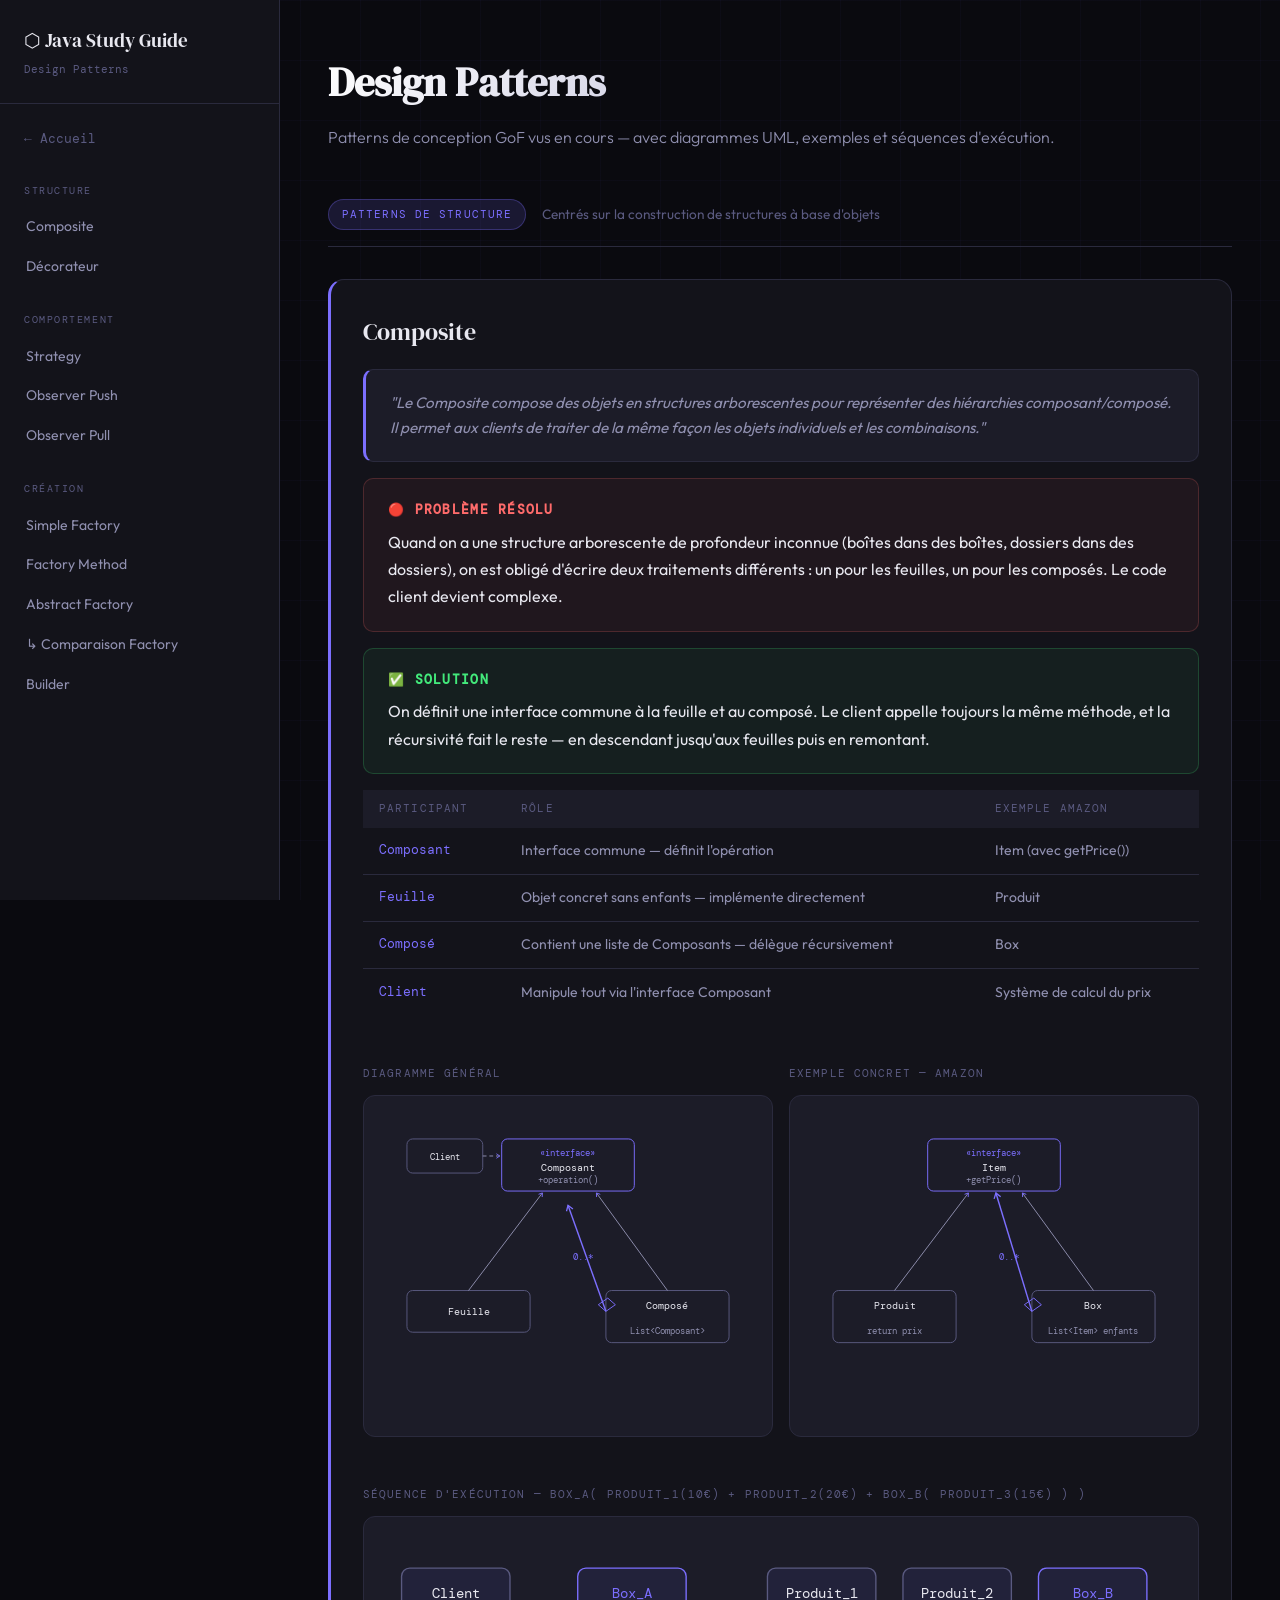
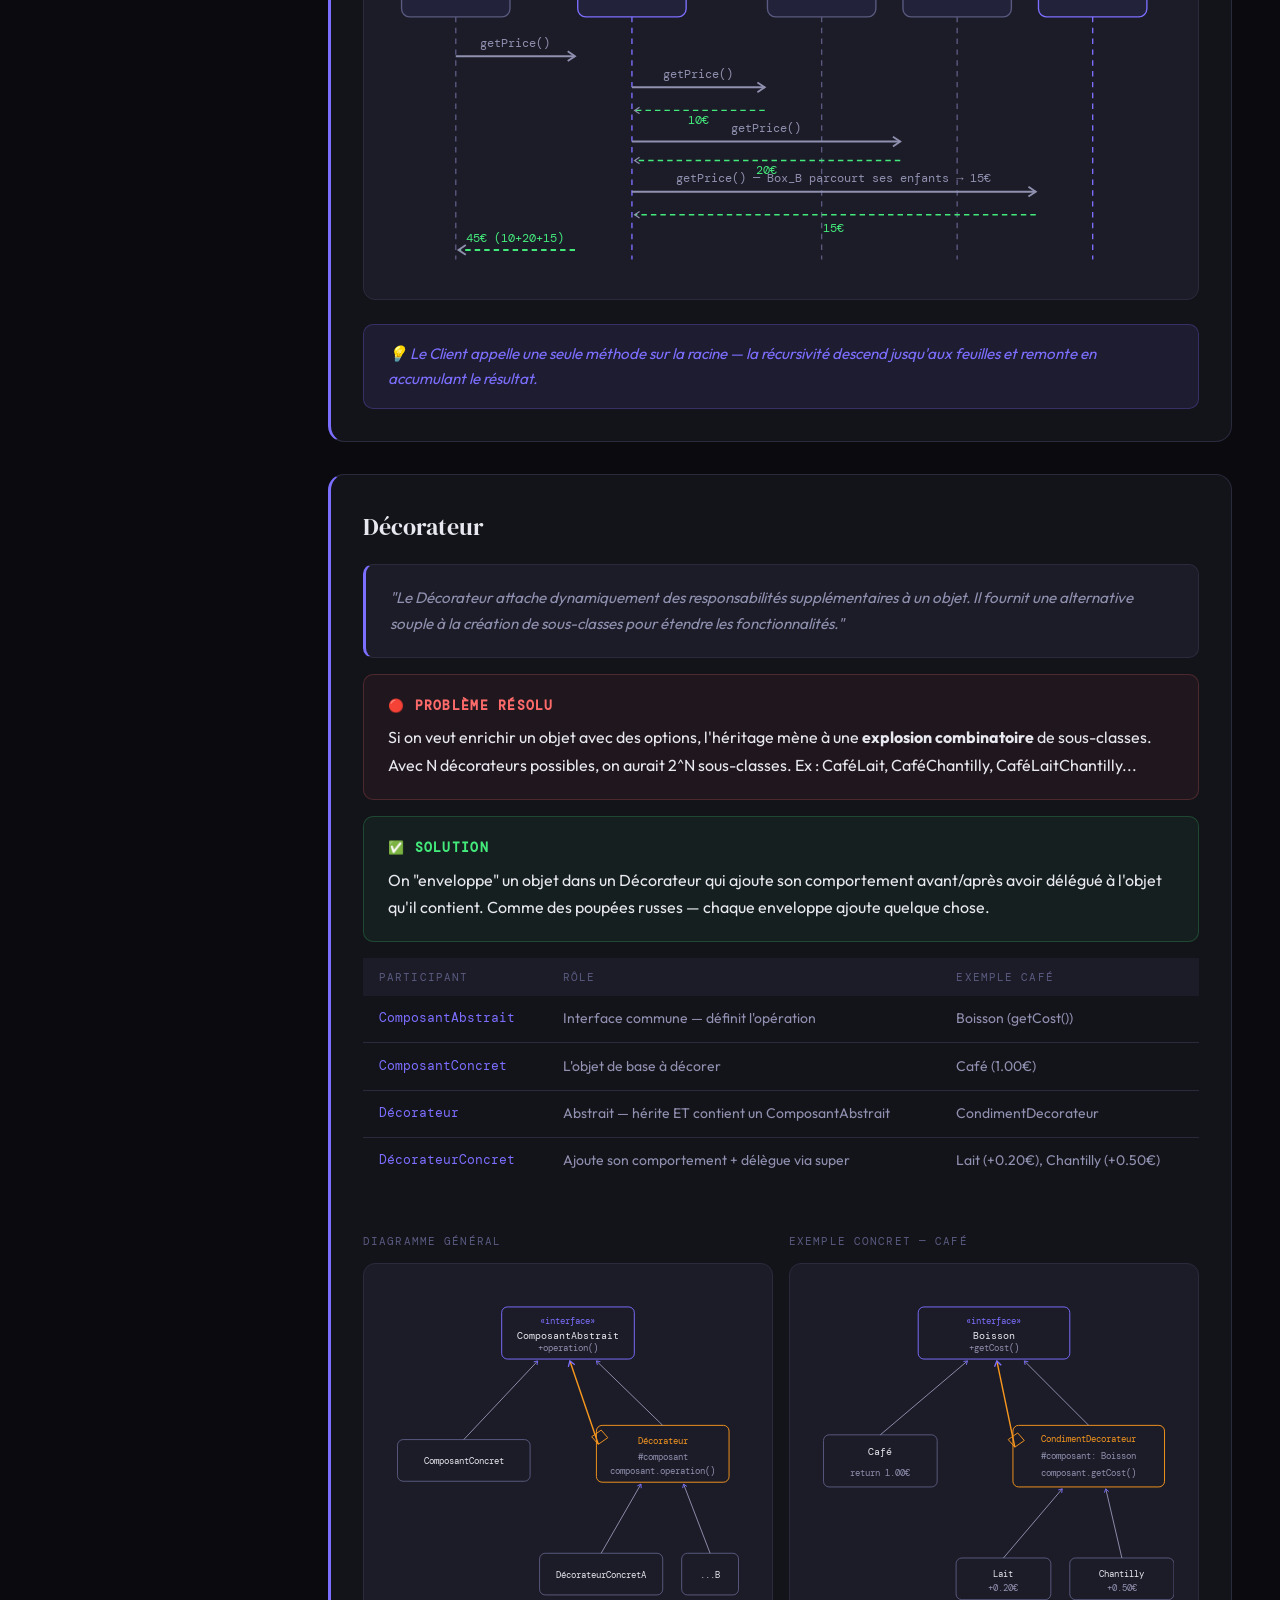
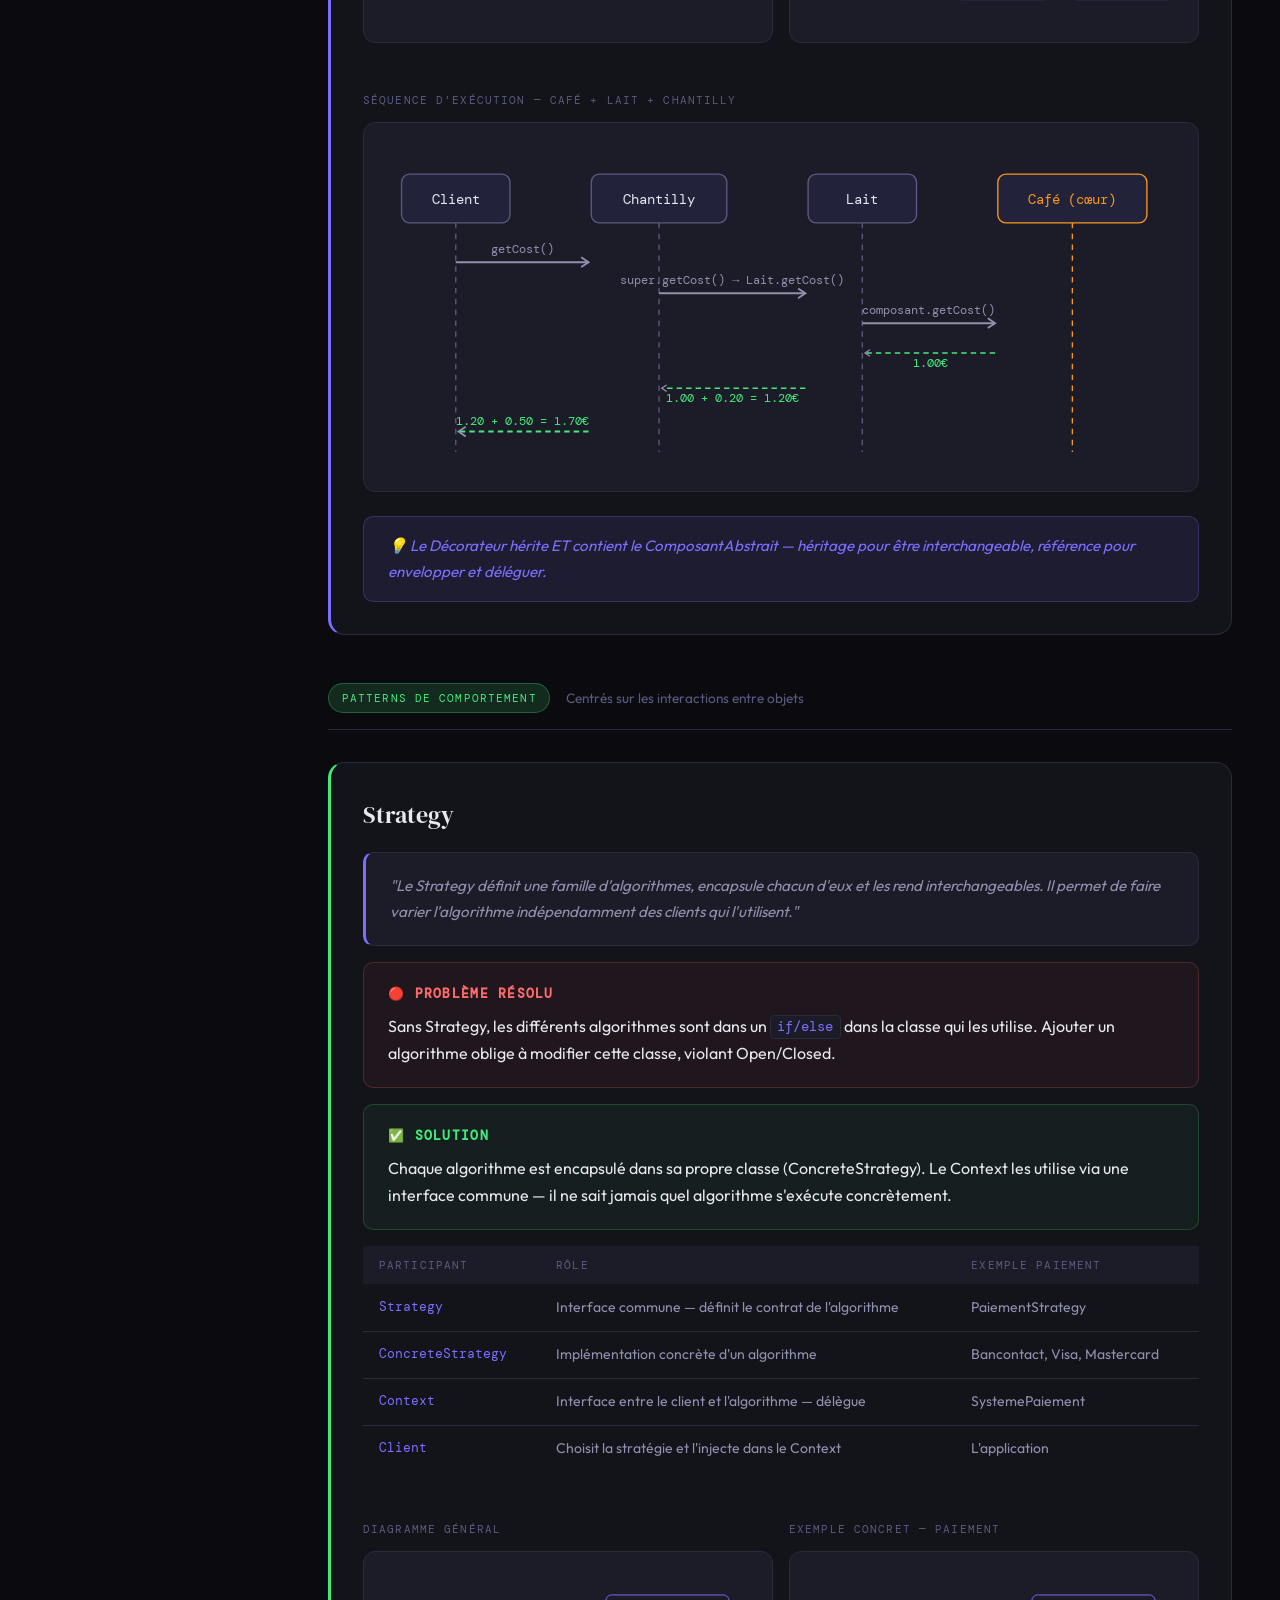
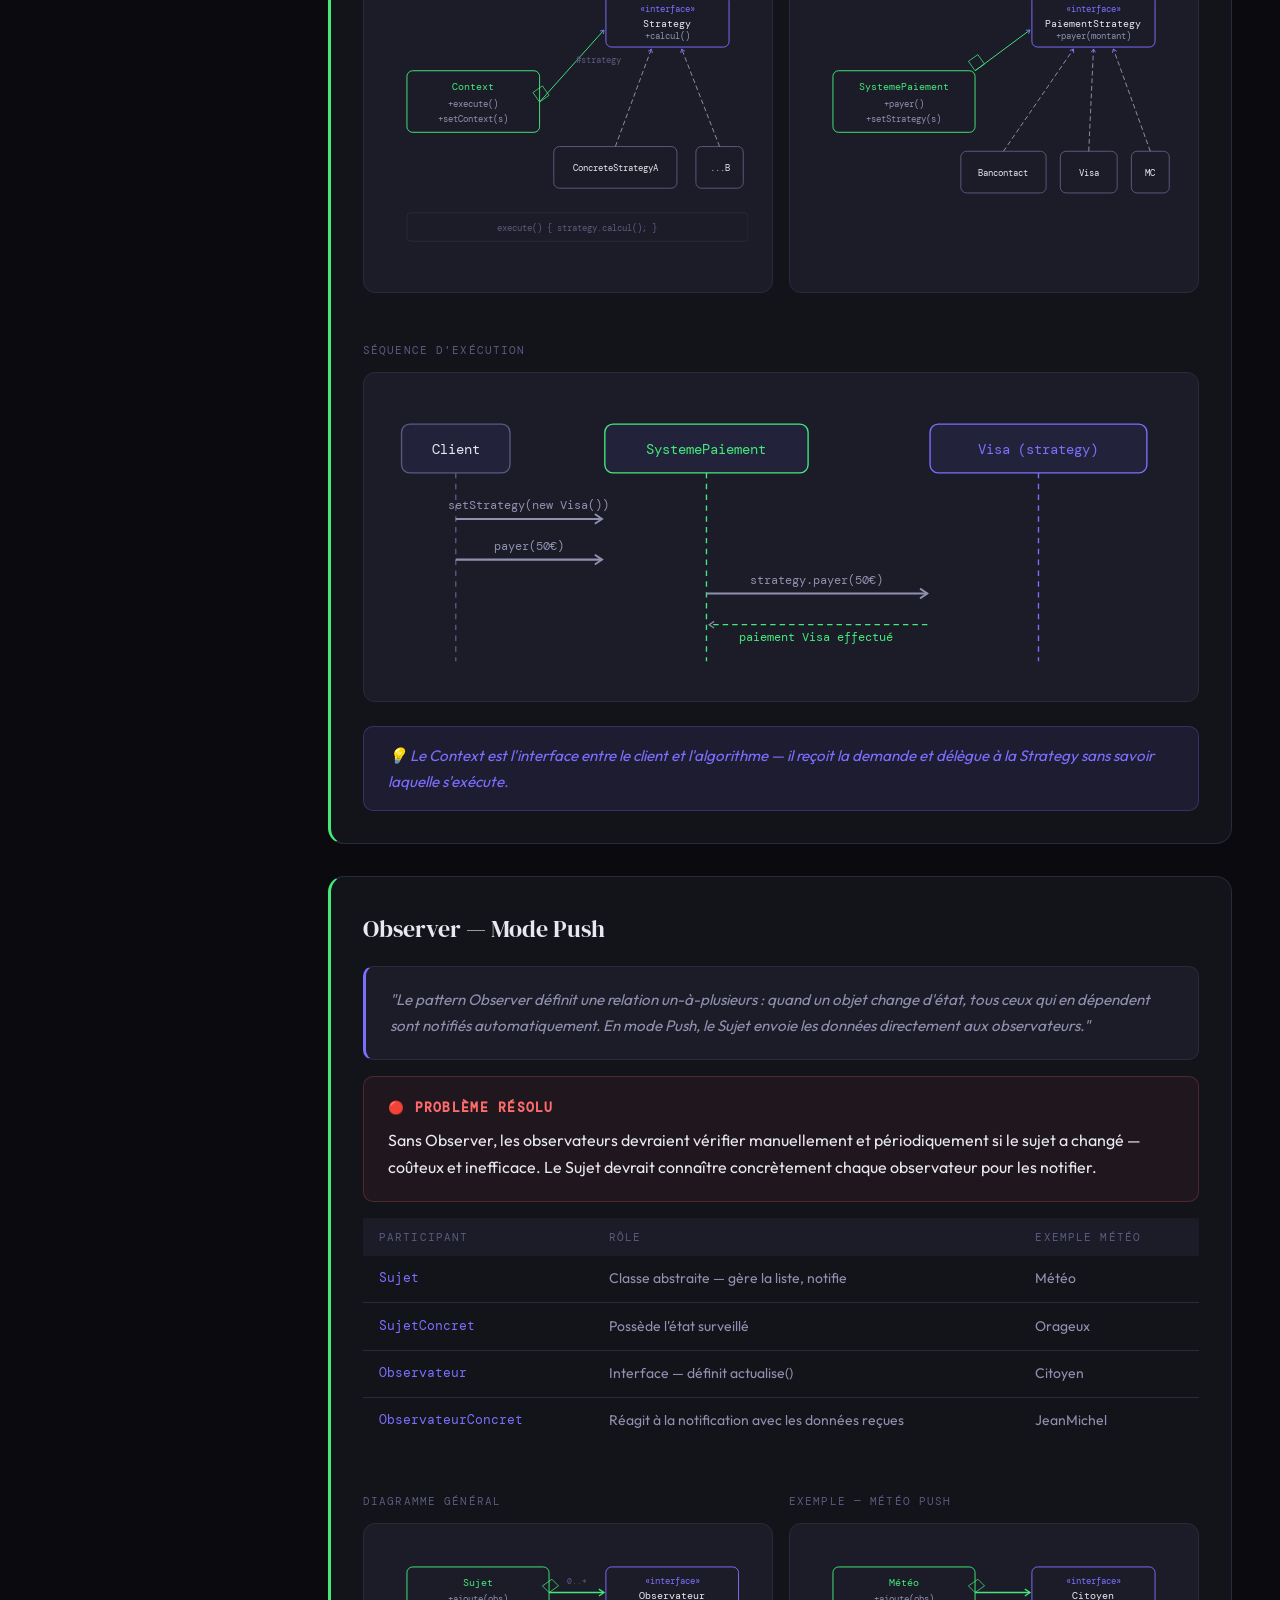
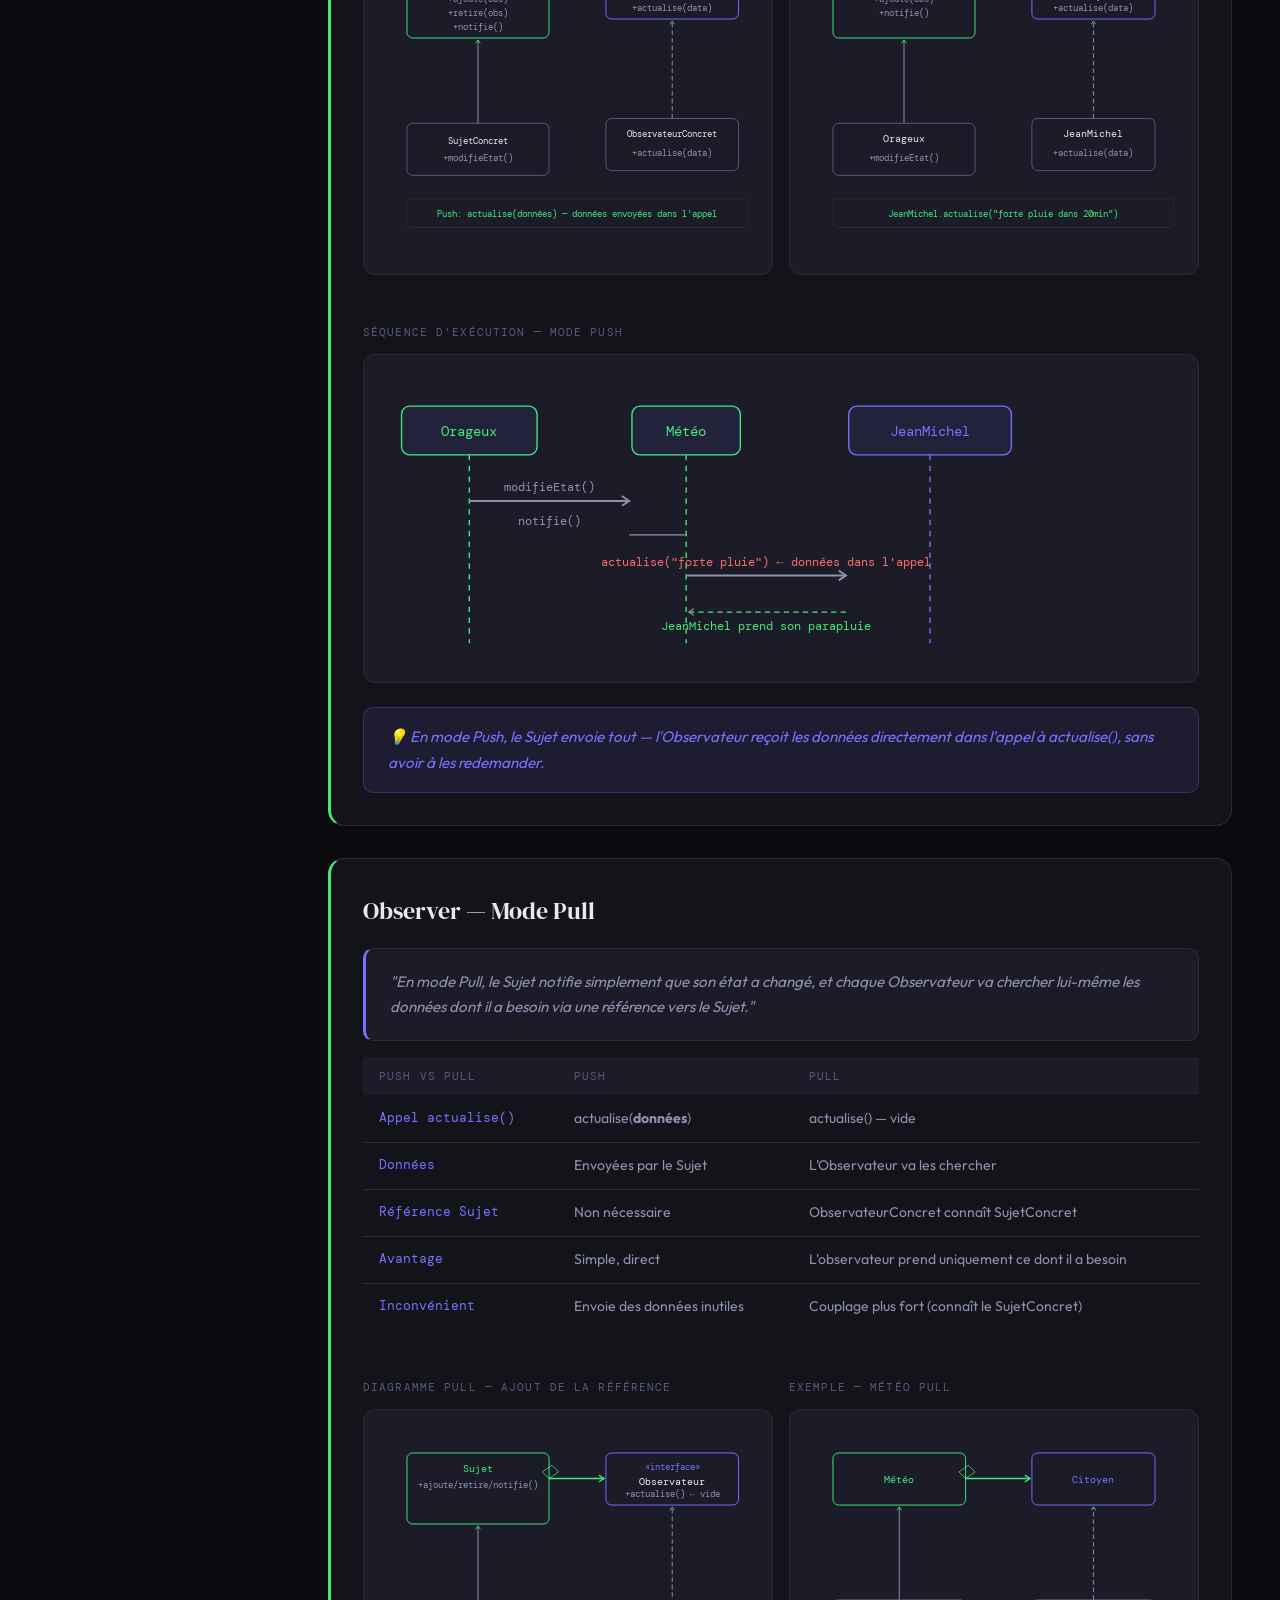
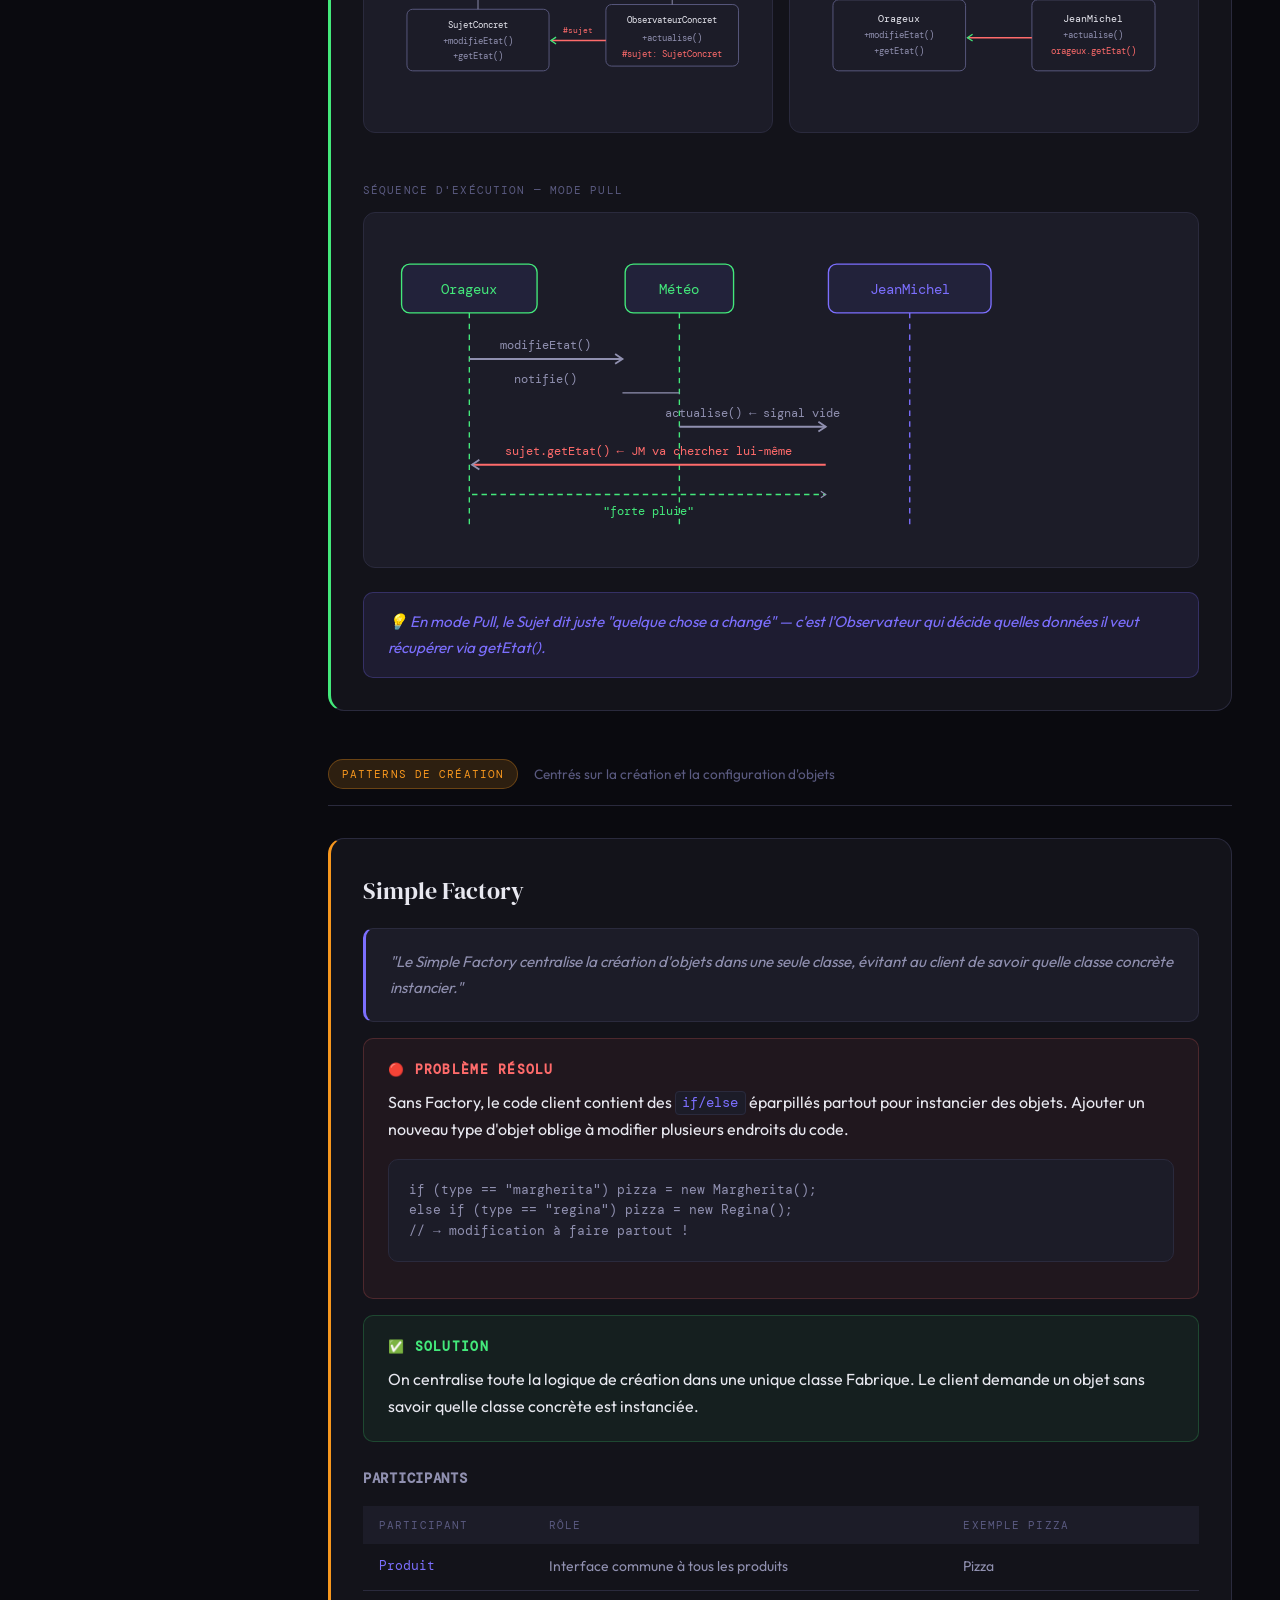
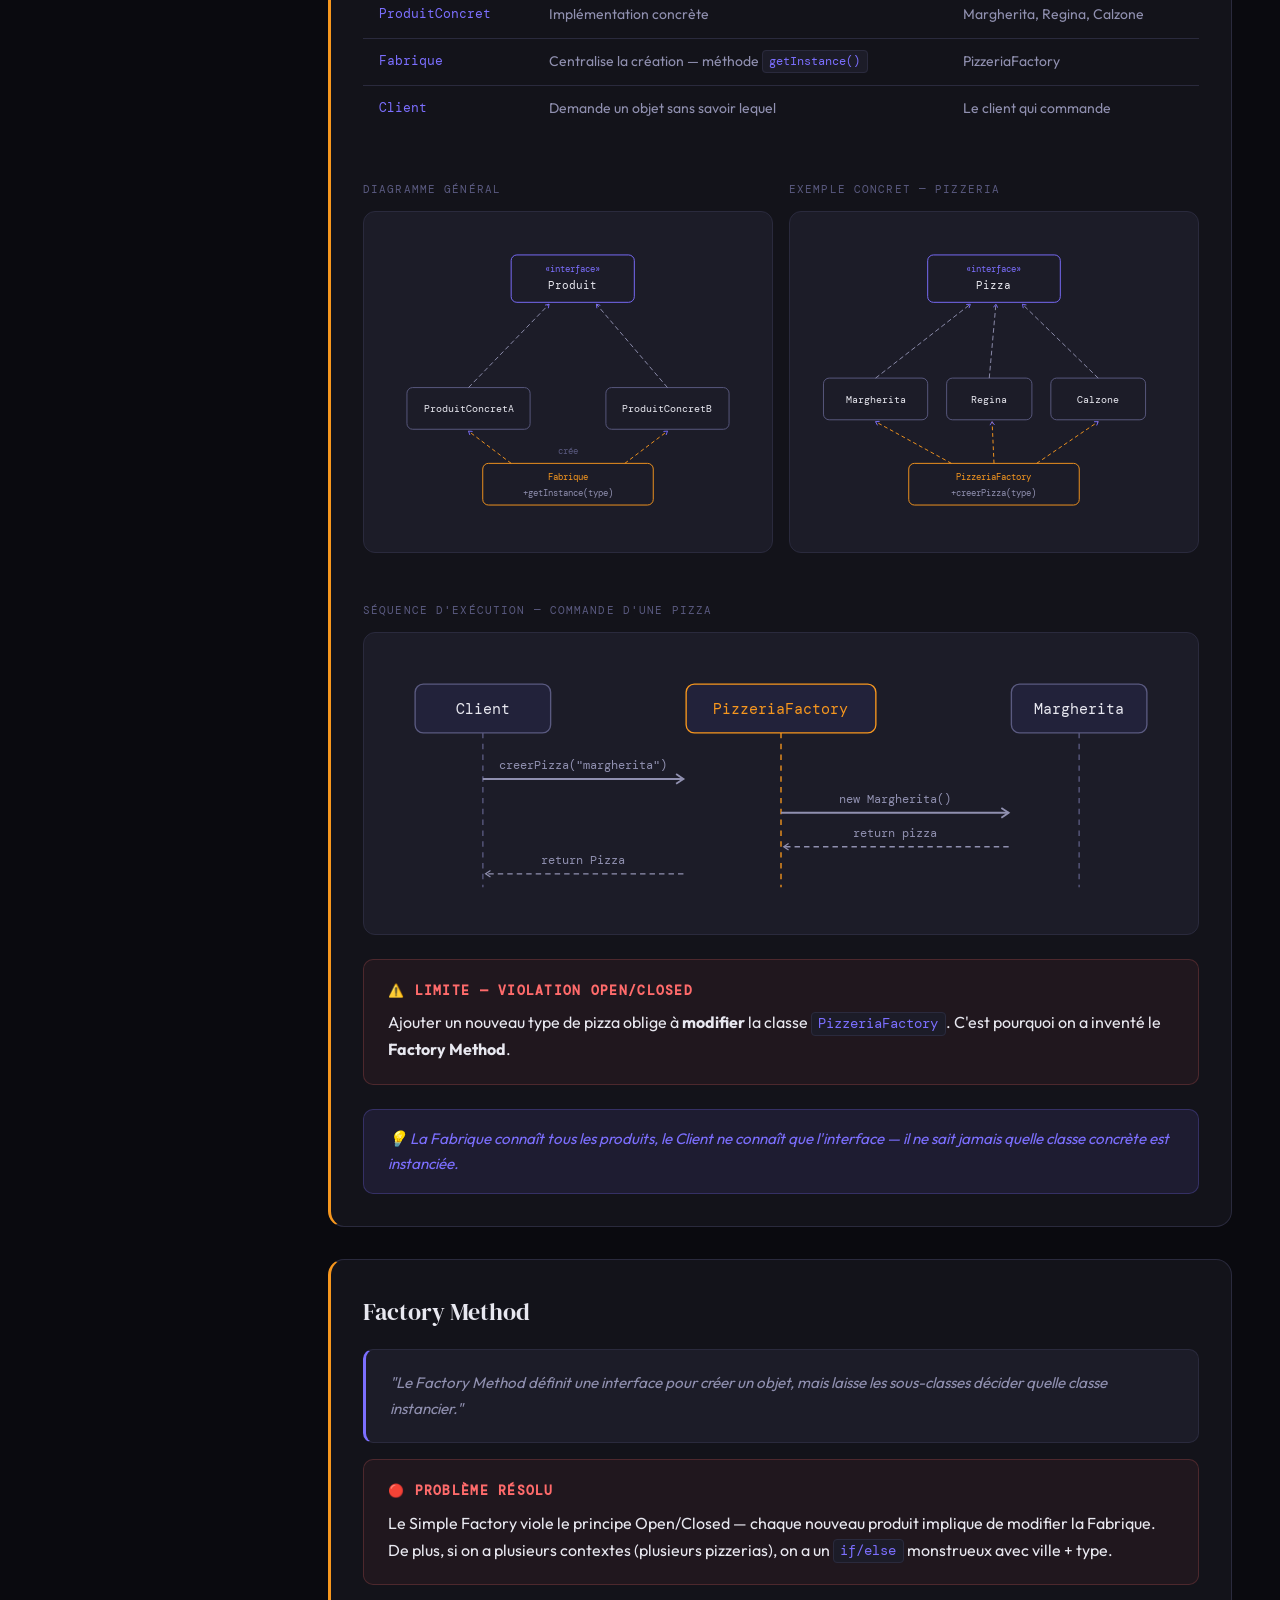
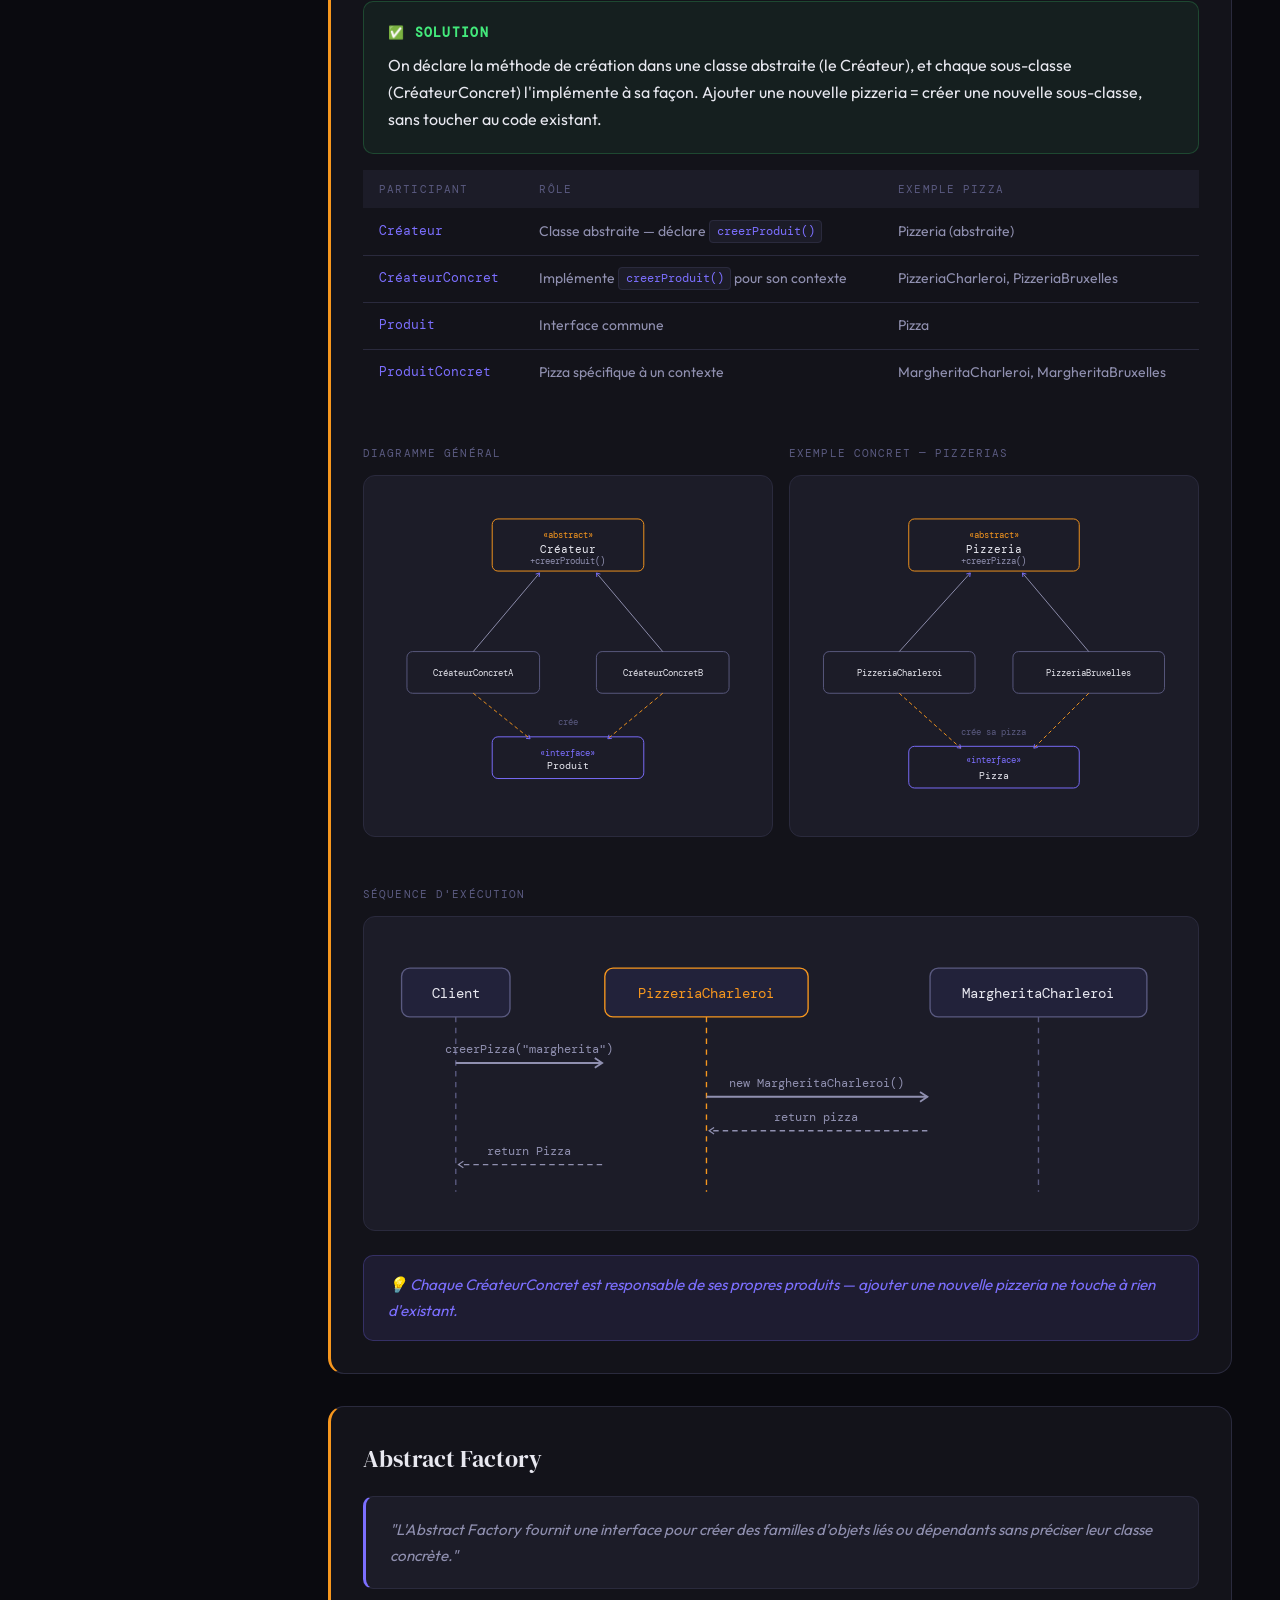
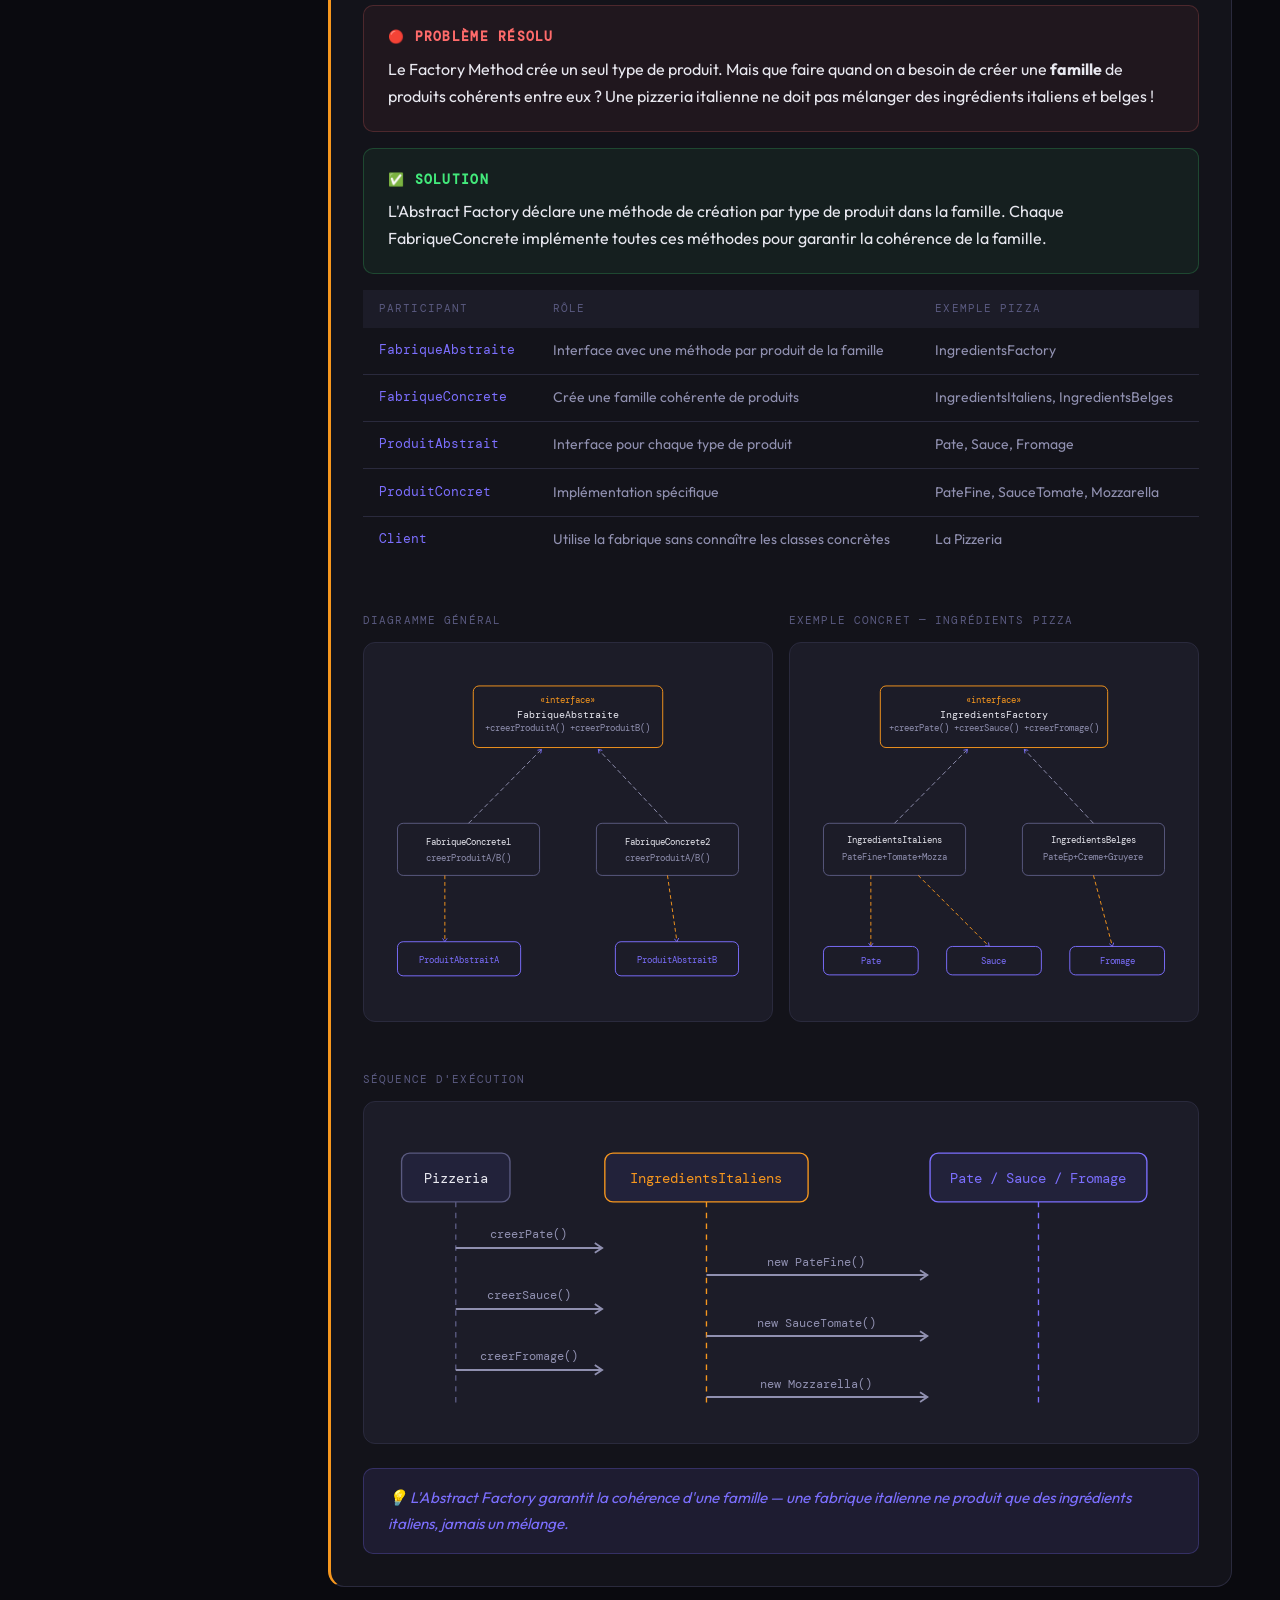
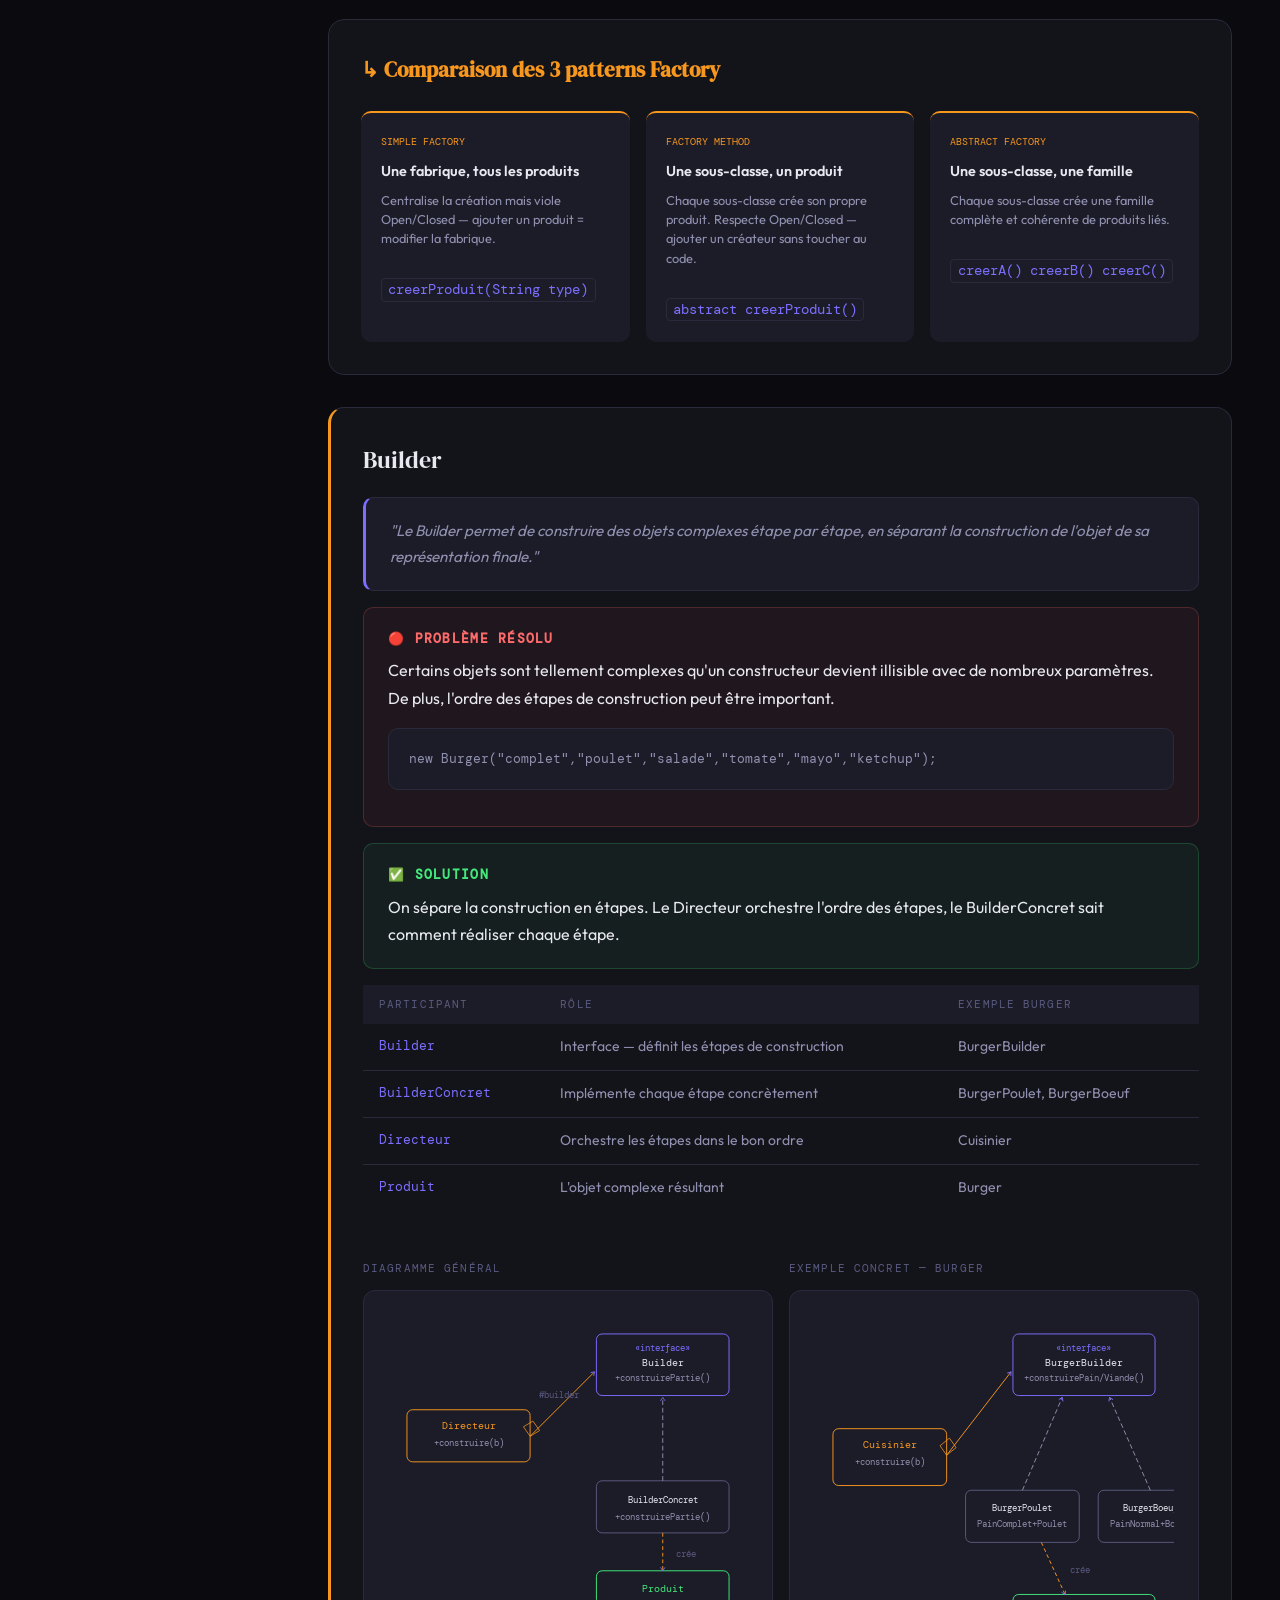
==== design-patterns.html @ ed8ab337 "Add shared CSS styles and create SOLID principles HTML page - Introduced a new CSS file (shared.css)" ====
<!DOCTYPE html>
<html lang="fr">
<head>
<meta charset="UTF-8">
<meta name="viewport" content="width=device-width, initial-scale=1.0">
<title>Design Patterns — Java Study</title>
<link rel="stylesheet" href="shared.css">
<style>
.sidebar-nav-home {
  display: flex; align-items: center; gap: 0.5rem;
  padding: 0.5rem 1.5rem; color: var(--text3);
  text-decoration: none; font-size: 0.8rem;
  font-family: 'DM Mono', monospace;
  margin-bottom: 0.5rem; transition: color 0.2s;
}
.sidebar-nav-home:hover { color: var(--text); }
</style>
</head>
<body>
<div class="grid-bg"></div>
<div class="page-wrapper">

<!-- SIDEBAR -->
<aside class="sidebar">
  <div class="sidebar-logo">
    <a href="index.html">⬡ Java Study Guide</a>
    <span>Design Patterns</span>
  </div>
  <a href="index.html" class="sidebar-nav-home">← Accueil</a>

  <div class="sidebar-section">Structure</div>
  <a href="#composite" class="sidebar-link structure">Composite</a>
  <a href="#decorator" class="sidebar-link structure">Décorateur</a>

  <div class="sidebar-section">Comportement</div>
  <a href="#strategy" class="sidebar-link comportement">Strategy</a>
  <a href="#observer-push" class="sidebar-link comportement">Observer Push</a>
  <a href="#observer-pull" class="sidebar-link comportement">Observer Pull</a>

  <div class="sidebar-section">Création</div>
  <a href="#simple-factory" class="sidebar-link creation">Simple Factory</a>
  <a href="#factory-method" class="sidebar-link creation">Factory Method</a>
  <a href="#abstract-factory" class="sidebar-link creation">Abstract Factory</a>
  <a href="#factory-comparison" class="sidebar-link creation">↳ Comparaison Factory</a>
  <a href="#builder" class="sidebar-link creation">Builder</a>
</aside>

<!-- MAIN -->
<main class="main-content">
  <h1 class="page-title">Design Patterns</h1>
  <p class="page-subtitle">Patterns de conception GoF vus en cours — avec diagrammes UML, exemples et séquences d'exécution.</p>

  <!-- ===================== STRUCTURE ===================== -->
  <div class="category-header" id="structure">
    <span class="category-badge badge-structure">Patterns de Structure</span>
    <span style="color:var(--text3);font-size:0.85rem">Centrés sur la construction de structures à base d'objets</span>
  </div>

  <!-- COMPOSITE -->
  <div class="pattern-card structure" id="composite">
    <div class="pattern-title">Composite</div>
    <div class="definition-box">"Le Composite compose des objets en structures arborescentes pour représenter des hiérarchies composant/composé. Il permet aux clients de traiter de la même façon les objets individuels et les combinaisons."</div>

    <div class="problem-box">
      <h4>🔴 Problème résolu</h4>
      Quand on a une structure arborescente de profondeur inconnue (boîtes dans des boîtes, dossiers dans des dossiers), on est obligé d'écrire deux traitements différents : un pour les feuilles, un pour les composés. Le code client devient complexe.
    </div>

    <div class="solution-box">
      <h4>✅ Solution</h4>
      On définit une interface commune à la feuille et au composé. Le client appelle toujours la même méthode, et la récursivité fait le reste — en descendant jusqu'aux feuilles puis en remontant.
    </div>

    <table class="participants-table">
      <tr><th>Participant</th><th>Rôle</th><th>Exemple Amazon</th></tr>
      <tr><td>Composant</td><td>Interface commune — définit l'opération</td><td>Item (avec getPrice())</td></tr>
      <tr><td>Feuille</td><td>Objet concret sans enfants — implémente directement</td><td>Produit</td></tr>
      <tr><td>Composé</td><td>Contient une liste de Composants — délègue récursivement</td><td>Box</td></tr>
      <tr><td>Client</td><td>Manipule tout via l'interface Composant</td><td>Système de calcul du prix</td></tr>
    </table>

    <div class="diagram-grid">
      <div class="diagram-section">
        <div class="diagram-label">Diagramme général</div>
        <div class="diagram-wrapper">
          <svg width="100%" viewBox="0 0 380 300">
            <defs><marker id="arr13" viewBox="0 0 10 10" refX="8" refY="5" markerWidth="6" markerHeight="6" orient="auto-start-reverse"><path d="M2 1L8 5L2 9" fill="none" stroke="#7c6fff" stroke-width="1.5"/></marker></defs>
            <!-- Composant -->
            <rect x="120" y="20" width="140" height="55" rx="6" fill="#1c1c28" stroke="#7c6fff" stroke-width="1"/>
            <text x="190" y="38" text-anchor="middle" fill="#7c6fff" font-size="10" font-family="DM Mono">«interface»</text>
            <text x="190" y="54" text-anchor="middle" fill="#e8e8f0" font-size="11" font-family="DM Mono">Composant</text>
            <text x="190" y="67" text-anchor="middle" fill="#9090b0" font-size="9" font-family="DM Mono">+operation()</text>
            <!-- Feuille -->
            <rect x="20" y="180" width="130" height="44" rx="6" fill="#1c1c28" stroke="#5a5a80" stroke-width="1"/>
            <text x="85" y="206" text-anchor="middle" fill="#e8e8f0" font-size="11" font-family="DM Mono">Feuille</text>
            <!-- Composé -->
            <rect x="230" y="180" width="130" height="55" rx="6" fill="#1c1c28" stroke="#5a5a80" stroke-width="1"/>
            <text x="295" y="200" text-anchor="middle" fill="#e8e8f0" font-size="11" font-family="DM Mono">Composé</text>
            <text x="295" y="226" text-anchor="middle" fill="#9090b0" font-size="9" font-family="DM Mono">List&lt;Composant&gt;</text>
            <!-- Héritage Feuille -->
            <line x1="85" y1="180" x2="163" y2="77" stroke="#9090b0" stroke-width="1" marker-end="url(#arr13)"/>
            <!-- Héritage Composé -->
            <line x1="295" y1="180" x2="220" y2="77" stroke="#9090b0" stroke-width="1" marker-end="url(#arr13)"/>
            <!-- Agrégation Composé → Composant -->
            <path d="M 230 202 L 190 90" stroke="#7c6fff" stroke-width="1.5" fill="none" marker-end="url(#arr13)"/>
            <polygon points="230,202 222,195 232,188 240,195" fill="none" stroke="#7c6fff" stroke-width="1"/>
            <text x="195" y="148" fill="#7c6fff" font-size="9" font-family="DM Mono">0..*</text>
            <!-- Client -->
            <rect x="20" y="20" width="80" height="36" rx="6" fill="#1c1c28" stroke="#5a5a80" stroke-width="1"/>
            <text x="60" y="42" text-anchor="middle" fill="#e8e8f0" font-size="10" font-family="DM Mono">Client</text>
            <line x1="100" y1="38" x2="118" y2="38" stroke="#9090b0" stroke-width="1" stroke-dasharray="4 3" marker-end="url(#arr13)"/>
          </svg>
        </div>
      </div>
      <div class="diagram-section">
        <div class="diagram-label">Exemple concret — Amazon</div>
        <div class="diagram-wrapper">
          <svg width="100%" viewBox="0 0 380 300">
            <defs><marker id="arr14" viewBox="0 0 10 10" refX="8" refY="5" markerWidth="6" markerHeight="6" orient="auto-start-reverse"><path d="M2 1L8 5L2 9" fill="none" stroke="#7c6fff" stroke-width="1.5"/></marker></defs>
            <rect x="120" y="20" width="140" height="55" rx="6" fill="#1c1c28" stroke="#7c6fff" stroke-width="1"/>
            <text x="190" y="38" text-anchor="middle" fill="#7c6fff" font-size="10" font-family="DM Mono">«interface»</text>
            <text x="190" y="54" text-anchor="middle" fill="#e8e8f0" font-size="11" font-family="DM Mono">Item</text>
            <text x="190" y="67" text-anchor="middle" fill="#9090b0" font-size="9" font-family="DM Mono">+getPrice()</text>
            <rect x="20" y="180" width="130" height="55" rx="6" fill="#1c1c28" stroke="#5a5a80" stroke-width="1"/>
            <text x="85" y="200" text-anchor="middle" fill="#e8e8f0" font-size="11" font-family="DM Mono">Produit</text>
            <text x="85" y="226" text-anchor="middle" fill="#9090b0" font-size="9" font-family="DM Mono">return prix</text>
            <rect x="230" y="180" width="130" height="55" rx="6" fill="#1c1c28" stroke="#5a5a80" stroke-width="1"/>
            <text x="295" y="200" text-anchor="middle" fill="#e8e8f0" font-size="11" font-family="DM Mono">Box</text>
            <text x="295" y="226" text-anchor="middle" fill="#9090b0" font-size="9" font-family="DM Mono">List&lt;Item&gt; enfants</text>
            <line x1="85" y1="180" x2="163" y2="77" stroke="#9090b0" stroke-width="1" marker-end="url(#arr14)"/>
            <line x1="295" y1="180" x2="220" y2="77" stroke="#9090b0" stroke-width="1" marker-end="url(#arr14)"/>
            <path d="M 230 202 L 192 77" stroke="#7c6fff" stroke-width="1.5" fill="none" marker-end="url(#arr14)"/>
            <polygon points="230,202 222,195 232,188 240,195" fill="none" stroke="#7c6fff" stroke-width="1"/>
            <text x="195" y="148" fill="#7c6fff" font-size="9" font-family="DM Mono">0..*</text>
          </svg>
        </div>
      </div>
    </div>

    <div class="diagram-section">
      <div class="diagram-label">Séquence d'exécution — Box_A( Produit_1(10€) + Produit_2(20€) + Box_B( Produit_3(15€) ) )</div>
      <div class="diagram-wrapper">
        <svg width="100%" viewBox="0 0 580 240">
          <defs><marker id="arr15" viewBox="0 0 10 10" refX="8" refY="5" markerWidth="6" markerHeight="6" orient="auto-start-reverse"><path d="M2 1L8 5L2 9" fill="none" stroke="#9090b0" stroke-width="1.5"/></marker></defs>
          <rect x="10" y="20" width="80" height="36" rx="6" fill="#22223a" stroke="#5a5a80" stroke-width="1"/>
          <text x="50" y="42" text-anchor="middle" fill="#e8e8f0" font-size="10" font-family="DM Mono">Client</text>
          <rect x="140" y="20" width="80" height="36" rx="6" fill="#22223a" stroke="#7c6fff" stroke-width="1"/>
          <text x="180" y="42" text-anchor="middle" fill="#7c6fff" font-size="10" font-family="DM Mono">Box_A</text>
          <rect x="280" y="20" width="80" height="36" rx="6" fill="#22223a" stroke="#5a5a80" stroke-width="1"/>
          <text x="320" y="42" text-anchor="middle" fill="#e8e8f0" font-size="10" font-family="DM Mono">Produit_1</text>
          <rect x="380" y="20" width="80" height="36" rx="6" fill="#22223a" stroke="#5a5a80" stroke-width="1"/>
          <text x="420" y="42" text-anchor="middle" fill="#e8e8f0" font-size="10" font-family="DM Mono">Produit_2</text>
          <rect x="480" y="20" width="80" height="36" rx="6" fill="#22223a" stroke="#7c6fff" stroke-width="1"/>
          <text x="520" y="42" text-anchor="middle" fill="#7c6fff" font-size="10" font-family="DM Mono">Box_B</text>
          <line x1="50" y1="56" x2="50" y2="235" stroke="#5a5a80" stroke-width="1" stroke-dasharray="4 4"/>
          <line x1="180" y1="56" x2="180" y2="235" stroke="#7c6fff" stroke-width="1" stroke-dasharray="4 4"/>
          <line x1="320" y1="56" x2="320" y2="235" stroke="#5a5a80" stroke-width="1" stroke-dasharray="4 4"/>
          <line x1="420" y1="56" x2="420" y2="235" stroke="#5a5a80" stroke-width="1" stroke-dasharray="4 4"/>
          <line x1="520" y1="56" x2="520" y2="235" stroke="#7c6fff" stroke-width="1" stroke-dasharray="4 4"/>
          <line x1="50" y1="85" x2="138" y2="85" stroke="#9090b0" stroke-width="1.5" marker-end="url(#arr15)"/>
          <text x="94" y="78" text-anchor="middle" fill="#9090b0" font-size="9" font-family="DM Mono">getPrice()</text>
          <line x1="180" y1="108" x2="278" y2="108" stroke="#9090b0" stroke-width="1.5" marker-end="url(#arr15)"/>
          <text x="229" y="101" text-anchor="middle" fill="#9090b0" font-size="9" font-family="DM Mono">getPrice()</text>
          <line x1="278" y1="125" x2="182" y2="125" stroke="#43e97b" stroke-width="1" stroke-dasharray="4 3" marker-end="url(#arr15)"/>
          <text x="229" y="135" text-anchor="middle" fill="#43e97b" font-size="9" font-family="DM Mono">10€</text>
          <line x1="180" y1="148" x2="378" y2="148" stroke="#9090b0" stroke-width="1.5" marker-end="url(#arr15)"/>
          <text x="279" y="141" text-anchor="middle" fill="#9090b0" font-size="9" font-family="DM Mono">getPrice()</text>
          <line x1="378" y1="162" x2="182" y2="162" stroke="#43e97b" stroke-width="1" stroke-dasharray="4 3" marker-end="url(#arr15)"/>
          <text x="279" y="172" text-anchor="middle" fill="#43e97b" font-size="9" font-family="DM Mono">20€</text>
          <line x1="180" y1="185" x2="478" y2="185" stroke="#9090b0" stroke-width="1.5" marker-end="url(#arr15)"/>
          <text x="329" y="178" text-anchor="middle" fill="#9090b0" font-size="9" font-family="DM Mono">getPrice() — Box_B parcourt ses enfants → 15€</text>
          <line x1="478" y1="202" x2="182" y2="202" stroke="#43e97b" stroke-width="1" stroke-dasharray="4 3" marker-end="url(#arr15)"/>
          <text x="329" y="215" text-anchor="middle" fill="#43e97b" font-size="9" font-family="DM Mono">15€</text>
          <line x1="138" y1="228" x2="52" y2="228" stroke="#43e97b" stroke-width="1.5" stroke-dasharray="4 3" marker-end="url(#arr15)"/>
          <text x="94" y="222" text-anchor="middle" fill="#43e97b" font-size="9" font-family="DM Mono">45€ (10+20+15)</text>
        </svg>
      </div>
    </div>

    <div class="keyphrase">Le Client appelle une seule méthode sur la racine — la récursivité descend jusqu'aux feuilles et remonte en accumulant le résultat.</div>
  </div>

  <!-- DECORATOR -->
  <div class="pattern-card structure" id="decorator">
    <div class="pattern-title">Décorateur</div>
    <div class="definition-box">"Le Décorateur attache dynamiquement des responsabilités supplémentaires à un objet. Il fournit une alternative souple à la création de sous-classes pour étendre les fonctionnalités."</div>

    <div class="problem-box">
      <h4>🔴 Problème résolu</h4>
      Si on veut enrichir un objet avec des options, l'héritage mène à une <strong>explosion combinatoire</strong> de sous-classes. Avec N décorateurs possibles, on aurait 2^N sous-classes. Ex : CaféLait, CaféChantilly, CaféLaitChantilly...
    </div>

    <div class="solution-box">
      <h4>✅ Solution</h4>
      On "enveloppe" un objet dans un Décorateur qui ajoute son comportement avant/après avoir délégué à l'objet qu'il contient. Comme des poupées russes — chaque enveloppe ajoute quelque chose.
    </div>

    <table class="participants-table">
      <tr><th>Participant</th><th>Rôle</th><th>Exemple Café</th></tr>
      <tr><td>ComposantAbstrait</td><td>Interface commune — définit l'opération</td><td>Boisson (getCost())</td></tr>
      <tr><td>ComposantConcret</td><td>L'objet de base à décorer</td><td>Café (1.00€)</td></tr>
      <tr><td>Décorateur</td><td>Abstrait — hérite ET contient un ComposantAbstrait</td><td>CondimentDecorateur</td></tr>
      <tr><td>DécorateurConcret</td><td>Ajoute son comportement + délègue via super</td><td>Lait (+0.20€), Chantilly (+0.50€)</td></tr>
    </table>

    <div class="diagram-grid">
      <div class="diagram-section">
        <div class="diagram-label">Diagramme général</div>
        <div class="diagram-wrapper">
          <svg width="100%" viewBox="0 0 380 340">
            <defs><marker id="arr16" viewBox="0 0 10 10" refX="8" refY="5" markerWidth="6" markerHeight="6" orient="auto-start-reverse"><path d="M2 1L8 5L2 9" fill="none" stroke="#7c6fff" stroke-width="1.5"/></marker></defs>
            <!-- ComposantAbstrait -->
            <rect x="120" y="20" width="140" height="55" rx="6" fill="#1c1c28" stroke="#7c6fff" stroke-width="1"/>
            <text x="190" y="38" text-anchor="middle" fill="#7c6fff" font-size="10" font-family="DM Mono">«interface»</text>
            <text x="190" y="54" text-anchor="middle" fill="#e8e8f0" font-size="11" font-family="DM Mono">ComposantAbstrait</text>
            <text x="190" y="67" text-anchor="middle" fill="#9090b0" font-size="9" font-family="DM Mono">+operation()</text>
            <!-- ComposantConcret -->
            <rect x="10" y="160" width="140" height="44" rx="6" fill="#1c1c28" stroke="#5a5a80" stroke-width="1"/>
            <text x="80" y="186" text-anchor="middle" fill="#e8e8f0" font-size="10" font-family="DM Mono">ComposantConcret</text>
            <!-- Décorateur -->
            <rect x="220" y="145" width="140" height="60" rx="6" fill="#1c1c28" stroke="#f7971e" stroke-width="1"/>
            <text x="290" y="165" text-anchor="middle" fill="#f7971e" font-size="10" font-family="DM Mono">Décorateur</text>
            <text x="290" y="182" text-anchor="middle" fill="#9090b0" font-size="9" font-family="DM Mono">#composant</text>
            <text x="290" y="196" text-anchor="middle" fill="#9090b0" font-size="9" font-family="DM Mono">composant.operation()</text>
            <!-- DécorateurConcretA & B -->
            <rect x="160" y="280" width="130" height="44" rx="6" fill="#1c1c28" stroke="#5a5a80" stroke-width="1"/>
            <text x="225" y="306" text-anchor="middle" fill="#e8e8f0" font-size="10" font-family="DM Mono">DécorateurConcretA</text>
            <rect x="310" y="280" width="60" height="44" rx="6" fill="#1c1c28" stroke="#5a5a80" stroke-width="1"/>
            <text x="340" y="306" text-anchor="middle" fill="#e8e8f0" font-size="10" font-family="DM Mono">...B</text>
            <!-- Héritage -->
            <line x1="80" y1="160" x2="158" y2="77" stroke="#9090b0" stroke-width="1" marker-end="url(#arr16)"/>
            <line x1="290" y1="145" x2="220" y2="77" stroke="#9090b0" stroke-width="1" marker-end="url(#arr16)"/>
            <!-- Agrégation Décorateur → ComposantAbstrait -->
            <path d="M 222 165 L 192 77" stroke="#f7971e" stroke-width="1.5" fill="none" marker-end="url(#arr16)"/>
            <polygon points="222,165 215,157 225,150 232,158" fill="none" stroke="#f7971e" stroke-width="1"/>
            <!-- Héritage DécorConcret → Décorateur -->
            <line x1="225" y1="280" x2="267" y2="207" stroke="#9090b0" stroke-width="1" marker-end="url(#arr16)"/>
            <line x1="340" y1="280" x2="312" y2="207" stroke="#9090b0" stroke-width="1" marker-end="url(#arr16)"/>
          </svg>
        </div>
      </div>
      <div class="diagram-section">
        <div class="diagram-label">Exemple concret — Café</div>
        <div class="diagram-wrapper">
          <svg width="100%" viewBox="0 0 380 340">
            <defs><marker id="arr17" viewBox="0 0 10 10" refX="8" refY="5" markerWidth="6" markerHeight="6" orient="auto-start-reverse"><path d="M2 1L8 5L2 9" fill="none" stroke="#7c6fff" stroke-width="1.5"/></marker></defs>
            <rect x="110" y="20" width="160" height="55" rx="6" fill="#1c1c28" stroke="#7c6fff" stroke-width="1"/>
            <text x="190" y="38" text-anchor="middle" fill="#7c6fff" font-size="10" font-family="DM Mono">«interface»</text>
            <text x="190" y="54" text-anchor="middle" fill="#e8e8f0" font-size="11" font-family="DM Mono">Boisson</text>
            <text x="190" y="67" text-anchor="middle" fill="#9090b0" font-size="9" font-family="DM Mono">+getCost()</text>
            <rect x="10" y="155" width="120" height="55" rx="6" fill="#1c1c28" stroke="#5a5a80" stroke-width="1"/>
            <text x="70" y="176" text-anchor="middle" fill="#e8e8f0" font-size="11" font-family="DM Mono">Café</text>
            <text x="70" y="198" text-anchor="middle" fill="#9090b0" font-size="9" font-family="DM Mono">return 1.00€</text>
            <rect x="210" y="145" width="160" height="65" rx="6" fill="#1c1c28" stroke="#f7971e" stroke-width="1"/>
            <text x="290" y="163" text-anchor="middle" fill="#f7971e" font-size="10" font-family="DM Mono">CondimentDecorateur</text>
            <text x="290" y="180" text-anchor="middle" fill="#9090b0" font-size="9" font-family="DM Mono">#composant: Boisson</text>
            <text x="290" y="198" text-anchor="middle" fill="#9090b0" font-size="9" font-family="DM Mono">composant.getCost()</text>
            <rect x="150" y="285" width="100" height="44" rx="6" fill="#1c1c28" stroke="#5a5a80" stroke-width="1"/>
            <text x="200" y="305" text-anchor="middle" fill="#e8e8f0" font-size="10" font-family="DM Mono">Lait</text>
            <text x="200" y="320" text-anchor="middle" fill="#9090b0" font-size="9" font-family="DM Mono">+0.20€</text>
            <rect x="270" y="285" width="110" height="44" rx="6" fill="#1c1c28" stroke="#5a5a80" stroke-width="1"/>
            <text x="325" y="305" text-anchor="middle" fill="#e8e8f0" font-size="10" font-family="DM Mono">Chantilly</text>
            <text x="325" y="320" text-anchor="middle" fill="#9090b0" font-size="9" font-family="DM Mono">+0.50€</text>
            <line x1="70" y1="155" x2="162" y2="77" stroke="#9090b0" stroke-width="1" marker-end="url(#arr17)"/>
            <line x1="290" y1="145" x2="222" y2="77" stroke="#9090b0" stroke-width="1" marker-end="url(#arr17)"/>
            <path d="M 212 168 L 193 77" stroke="#f7971e" stroke-width="1.5" fill="none" marker-end="url(#arr17)"/>
            <polygon points="212,168 205,160 215,153 222,161" fill="none" stroke="#f7971e" stroke-width="1"/>
            <line x1="200" y1="285" x2="262" y2="212" stroke="#9090b0" stroke-width="1" marker-end="url(#arr17)"/>
            <line x1="325" y1="285" x2="308" y2="212" stroke="#9090b0" stroke-width="1" marker-end="url(#arr17)"/>
          </svg>
        </div>
      </div>
    </div>

    <div class="diagram-section">
      <div class="diagram-label">Séquence d'exécution — Café + Lait + Chantilly</div>
      <div class="diagram-wrapper">
        <svg width="100%" viewBox="0 0 580 230">
          <defs><marker id="arr18" viewBox="0 0 10 10" refX="8" refY="5" markerWidth="6" markerHeight="6" orient="auto-start-reverse"><path d="M2 1L8 5L2 9" fill="none" stroke="#9090b0" stroke-width="1.5"/></marker></defs>
          <rect x="10" y="20" width="80" height="36" rx="6" fill="#22223a" stroke="#5a5a80" stroke-width="1"/>
          <text x="50" y="42" text-anchor="middle" fill="#e8e8f0" font-size="10" font-family="DM Mono">Client</text>
          <rect x="150" y="20" width="100" height="36" rx="6" fill="#22223a" stroke="#5a5a80" stroke-width="1"/>
          <text x="200" y="42" text-anchor="middle" fill="#e8e8f0" font-size="10" font-family="DM Mono">Chantilly</text>
          <rect x="310" y="20" width="80" height="36" rx="6" fill="#22223a" stroke="#5a5a80" stroke-width="1"/>
          <text x="350" y="42" text-anchor="middle" fill="#e8e8f0" font-size="10" font-family="DM Mono">Lait</text>
          <rect x="450" y="20" width="110" height="36" rx="6" fill="#22223a" stroke="#f7971e" stroke-width="1"/>
          <text x="505" y="42" text-anchor="middle" fill="#f7971e" font-size="10" font-family="DM Mono">Café (cœur)</text>
          <line x1="50" y1="56" x2="50" y2="225" stroke="#5a5a80" stroke-width="1" stroke-dasharray="4 4"/>
          <line x1="200" y1="56" x2="200" y2="225" stroke="#5a5a80" stroke-width="1" stroke-dasharray="4 4"/>
          <line x1="350" y1="56" x2="350" y2="225" stroke="#5a5a80" stroke-width="1" stroke-dasharray="4 4"/>
          <line x1="505" y1="56" x2="505" y2="225" stroke="#f7971e" stroke-width="1" stroke-dasharray="4 4"/>
          <line x1="50" y1="85" x2="148" y2="85" stroke="#9090b0" stroke-width="1.5" marker-end="url(#arr18)"/>
          <text x="99" y="78" text-anchor="middle" fill="#9090b0" font-size="9" font-family="DM Mono">getCost()</text>
          <line x1="200" y1="108" x2="308" y2="108" stroke="#9090b0" stroke-width="1.5" marker-end="url(#arr18)"/>
          <text x="254" y="101" text-anchor="middle" fill="#9090b0" font-size="9" font-family="DM Mono">super.getCost() → Lait.getCost()</text>
          <line x1="350" y1="130" x2="448" y2="130" stroke="#9090b0" stroke-width="1.5" marker-end="url(#arr18)"/>
          <text x="399" y="123" text-anchor="middle" fill="#9090b0" font-size="9" font-family="DM Mono">composant.getCost()</text>
          <line x1="448" y1="152" x2="352" y2="152" stroke="#43e97b" stroke-width="1" stroke-dasharray="4 3" marker-end="url(#arr18)"/>
          <text x="400" y="162" text-anchor="middle" fill="#43e97b" font-size="9" font-family="DM Mono">1.00€</text>
          <line x1="308" y1="178" x2="202" y2="178" stroke="#43e97b" stroke-width="1" stroke-dasharray="4 3" marker-end="url(#arr18)"/>
          <text x="254" y="188" text-anchor="middle" fill="#43e97b" font-size="9" font-family="DM Mono">1.00 + 0.20 = 1.20€</text>
          <line x1="148" y1="210" x2="52" y2="210" stroke="#43e97b" stroke-width="1.5" stroke-dasharray="4 3" marker-end="url(#arr18)"/>
          <text x="99" y="205" text-anchor="middle" fill="#43e97b" font-size="9" font-family="DM Mono">1.20 + 0.50 = 1.70€</text>
        </svg>
      </div>
    </div>

    <div class="keyphrase">Le Décorateur hérite ET contient le ComposantAbstrait — héritage pour être interchangeable, référence pour envelopper et déléguer.</div>
  </div>

  <!-- ===================== COMPORTEMENT ===================== -->
  <div class="category-header" id="comportement">
    <span class="category-badge badge-comportement">Patterns de Comportement</span>
    <span style="color:var(--text3);font-size:0.85rem">Centrés sur les interactions entre objets</span>
  </div>

  <!-- STRATEGY -->
  <div class="pattern-card comportement" id="strategy">
    <div class="pattern-title">Strategy</div>
    <div class="definition-box">"Le Strategy définit une famille d'algorithmes, encapsule chacun d'eux et les rend interchangeables. Il permet de faire varier l'algorithme indépendamment des clients qui l'utilisent."</div>

    <div class="problem-box">
      <h4>🔴 Problème résolu</h4>
      Sans Strategy, les différents algorithmes sont dans un <code>if/else</code> dans la classe qui les utilise. Ajouter un algorithme oblige à modifier cette classe, violant Open/Closed.
    </div>

    <div class="solution-box">
      <h4>✅ Solution</h4>
      Chaque algorithme est encapsulé dans sa propre classe (ConcreteStrategy). Le Context les utilise via une interface commune — il ne sait jamais quel algorithme s'exécute concrètement.
    </div>

    <table class="participants-table">
      <tr><th>Participant</th><th>Rôle</th><th>Exemple Paiement</th></tr>
      <tr><td>Strategy</td><td>Interface commune — définit le contrat de l'algorithme</td><td>PaiementStrategy</td></tr>
      <tr><td>ConcreteStrategy</td><td>Implémentation concrète d'un algorithme</td><td>Bancontact, Visa, Mastercard</td></tr>
      <tr><td>Context</td><td>Interface entre le client et l'algorithme — délègue</td><td>SystemePaiement</td></tr>
      <tr><td>Client</td><td>Choisit la stratégie et l'injecte dans le Context</td><td>L'application</td></tr>
    </table>

    <div class="diagram-grid">
      <div class="diagram-section">
        <div class="diagram-label">Diagramme général</div>
        <div class="diagram-wrapper">
          <svg width="100%" viewBox="0 0 380 300">
            <defs><marker id="arr19" viewBox="0 0 10 10" refX="8" refY="5" markerWidth="6" markerHeight="6" orient="auto-start-reverse"><path d="M2 1L8 5L2 9" fill="none" stroke="#7c6fff" stroke-width="1.5"/></marker></defs>
            <!-- Context -->
            <rect x="20" y="100" width="140" height="65" rx="6" fill="#1c1c28" stroke="#43e97b" stroke-width="1"/>
            <text x="90" y="120" text-anchor="middle" fill="#43e97b" font-size="11" font-family="DM Mono">Context</text>
            <text x="90" y="138" text-anchor="middle" fill="#9090b0" font-size="9" font-family="DM Mono">+execute()</text>
            <text x="90" y="154" text-anchor="middle" fill="#9090b0" font-size="9" font-family="DM Mono">+setContext(s)</text>
            <!-- Strategy -->
            <rect x="230" y="20" width="130" height="55" rx="6" fill="#1c1c28" stroke="#7c6fff" stroke-width="1"/>
            <text x="295" y="38" text-anchor="middle" fill="#7c6fff" font-size="10" font-family="DM Mono">«interface»</text>
            <text x="295" y="54" text-anchor="middle" fill="#e8e8f0" font-size="11" font-family="DM Mono">Strategy</text>
            <text x="295" y="67" text-anchor="middle" fill="#9090b0" font-size="9" font-family="DM Mono">+calcul()</text>
            <!-- ConcreteStrategy A & B -->
            <rect x="175" y="180" width="130" height="44" rx="6" fill="#1c1c28" stroke="#5a5a80" stroke-width="1"/>
            <text x="240" y="206" text-anchor="middle" fill="#e8e8f0" font-size="10" font-family="DM Mono">ConcreteStrategyA</text>
            <rect x="325" y="180" width="50" height="44" rx="6" fill="#1c1c28" stroke="#5a5a80" stroke-width="1"/>
            <text x="350" y="206" text-anchor="middle" fill="#e8e8f0" font-size="10" font-family="DM Mono">...B</text>
            <!-- Relations -->
            <line x1="160" y1="133" x2="228" y2="57" stroke="#43e97b" stroke-width="1" marker-end="url(#arr19)"/>
            <polygon points="160,133 153,123 163,116 170,126" fill="none" stroke="#43e97b" stroke-width="0.8"/>
            <text x="198" y="92" fill="#5a5a80" font-size="9" font-family="DM Mono">#strategy</text>
            <line x1="240" y1="180" x2="278" y2="77" stroke="#9090b0" stroke-width="1" stroke-dasharray="5 3" marker-end="url(#arr19)"/>
            <line x1="350" y1="180" x2="310" y2="77" stroke="#9090b0" stroke-width="1" stroke-dasharray="5 3" marker-end="url(#arr19)"/>
            <!-- post-it -->
            <rect x="20" y="250" width="360" height="30" rx="4" fill="#1c1c28" stroke="#2a2a3d" stroke-width="1"/>
            <text x="200" y="269" text-anchor="middle" fill="#5a5a80" font-size="9" font-family="DM Mono">execute() { strategy.calcul(); }</text>
          </svg>
        </div>
      </div>
      <div class="diagram-section">
        <div class="diagram-label">Exemple concret — Paiement</div>
        <div class="diagram-wrapper">
          <svg width="100%" viewBox="0 0 380 300">
            <defs><marker id="arr20" viewBox="0 0 10 10" refX="8" refY="5" markerWidth="6" markerHeight="6" orient="auto-start-reverse"><path d="M2 1L8 5L2 9" fill="none" stroke="#7c6fff" stroke-width="1.5"/></marker></defs>
            <rect x="20" y="100" width="150" height="65" rx="6" fill="#1c1c28" stroke="#43e97b" stroke-width="1"/>
            <text x="95" y="120" text-anchor="middle" fill="#43e97b" font-size="11" font-family="DM Mono">SystemePaiement</text>
            <text x="95" y="138" text-anchor="middle" fill="#9090b0" font-size="9" font-family="DM Mono">+payer()</text>
            <text x="95" y="154" text-anchor="middle" fill="#9090b0" font-size="9" font-family="DM Mono">+setStrategy(s)</text>
            <rect x="230" y="20" width="130" height="55" rx="6" fill="#1c1c28" stroke="#7c6fff" stroke-width="1"/>
            <text x="295" y="38" text-anchor="middle" fill="#7c6fff" font-size="10" font-family="DM Mono">«interface»</text>
            <text x="295" y="54" text-anchor="middle" fill="#e8e8f0" font-size="11" font-family="DM Mono">PaiementStrategy</text>
            <text x="295" y="67" text-anchor="middle" fill="#9090b0" font-size="9" font-family="DM Mono">+payer(montant)</text>
            <rect x="155" y="185" width="90" height="44" rx="6" fill="#1c1c28" stroke="#5a5a80" stroke-width="1"/>
            <text x="200" y="211" text-anchor="middle" fill="#e8e8f0" font-size="10" font-family="DM Mono">Bancontact</text>
            <rect x="260" y="185" width="60" height="44" rx="6" fill="#1c1c28" stroke="#5a5a80" stroke-width="1"/>
            <text x="290" y="211" text-anchor="middle" fill="#e8e8f0" font-size="10" font-family="DM Mono">Visa</text>
            <rect x="335" y="185" width="40" height="44" rx="6" fill="#1c1c28" stroke="#5a5a80" stroke-width="1"/>
            <text x="355" y="211" text-anchor="middle" fill="#e8e8f0" font-size="9" font-family="DM Mono">MC</text>
            <line x1="170" y1="100" x2="228" y2="57" stroke="#43e97b" stroke-width="1" marker-end="url(#arr20)"/>
            <polygon points="170,100 163,90 173,83 180,93" fill="none" stroke="#43e97b" stroke-width="0.8"/>
            <line x1="200" y1="185" x2="274" y2="77" stroke="#9090b0" stroke-width="1" stroke-dasharray="5 3" marker-end="url(#arr20)"/>
            <line x1="290" y1="185" x2="295" y2="77" stroke="#9090b0" stroke-width="1" stroke-dasharray="5 3" marker-end="url(#arr20)"/>
            <line x1="355" y1="185" x2="316" y2="77" stroke="#9090b0" stroke-width="1" stroke-dasharray="5 3" marker-end="url(#arr20)"/>
          </svg>
        </div>
      </div>
    </div>

    <div class="diagram-section">
      <div class="diagram-label">Séquence d'exécution</div>
      <div class="diagram-wrapper">
        <svg width="100%" viewBox="0 0 580 200">
          <defs><marker id="arr21" viewBox="0 0 10 10" refX="8" refY="5" markerWidth="6" markerHeight="6" orient="auto-start-reverse"><path d="M2 1L8 5L2 9" fill="none" stroke="#9090b0" stroke-width="1.5"/></marker></defs>
          <rect x="10" y="20" width="80" height="36" rx="6" fill="#22223a" stroke="#5a5a80" stroke-width="1"/>
          <text x="50" y="42" text-anchor="middle" fill="#e8e8f0" font-size="10" font-family="DM Mono">Client</text>
          <rect x="160" y="20" width="150" height="36" rx="6" fill="#22223a" stroke="#43e97b" stroke-width="1"/>
          <text x="235" y="42" text-anchor="middle" fill="#43e97b" font-size="10" font-family="DM Mono">SystemePaiement</text>
          <rect x="400" y="20" width="160" height="36" rx="6" fill="#22223a" stroke="#7c6fff" stroke-width="1"/>
          <text x="480" y="42" text-anchor="middle" fill="#7c6fff" font-size="10" font-family="DM Mono">Visa (strategy)</text>
          <line x1="50" y1="56" x2="50" y2="195" stroke="#5a5a80" stroke-width="1" stroke-dasharray="4 4"/>
          <line x1="235" y1="56" x2="235" y2="195" stroke="#43e97b" stroke-width="1" stroke-dasharray="4 4"/>
          <line x1="480" y1="56" x2="480" y2="195" stroke="#7c6fff" stroke-width="1" stroke-dasharray="4 4"/>
          <line x1="50" y1="90" x2="158" y2="90" stroke="#9090b0" stroke-width="1.5" marker-end="url(#arr21)"/>
          <text x="104" y="83" text-anchor="middle" fill="#9090b0" font-size="9" font-family="DM Mono">setStrategy(new Visa())</text>
          <line x1="50" y1="120" x2="158" y2="120" stroke="#9090b0" stroke-width="1.5" marker-end="url(#arr21)"/>
          <text x="104" y="113" text-anchor="middle" fill="#9090b0" font-size="9" font-family="DM Mono">payer(50€)</text>
          <line x1="235" y1="145" x2="398" y2="145" stroke="#9090b0" stroke-width="1.5" marker-end="url(#arr21)"/>
          <text x="316" y="138" text-anchor="middle" fill="#9090b0" font-size="9" font-family="DM Mono">strategy.payer(50€)</text>
          <line x1="398" y1="168" x2="237" y2="168" stroke="#43e97b" stroke-width="1" stroke-dasharray="4 3" marker-end="url(#arr21)"/>
          <text x="316" y="180" text-anchor="middle" fill="#43e97b" font-size="9" font-family="DM Mono">paiement Visa effectué</text>
        </svg>
      </div>
    </div>

    <div class="keyphrase">Le Context est l'interface entre le client et l'algorithme — il reçoit la demande et délègue à la Strategy sans savoir laquelle s'exécute.</div>
  </div>

  <!-- OBSERVER PUSH -->
  <div class="pattern-card comportement" id="observer-push">
    <div class="pattern-title">Observer — Mode Push</div>
    <div class="definition-box">"Le pattern Observer définit une relation un-à-plusieurs : quand un objet change d'état, tous ceux qui en dépendent sont notifiés automatiquement. En mode Push, le Sujet envoie les données directement aux observateurs."</div>

    <div class="problem-box">
      <h4>🔴 Problème résolu</h4>
      Sans Observer, les observateurs devraient vérifier manuellement et périodiquement si le sujet a changé — coûteux et inefficace. Le Sujet devrait connaître concrètement chaque observateur pour les notifier.
    </div>

    <table class="participants-table">
      <tr><th>Participant</th><th>Rôle</th><th>Exemple Météo</th></tr>
      <tr><td>Sujet</td><td>Classe abstraite — gère la liste, notifie</td><td>Météo</td></tr>
      <tr><td>SujetConcret</td><td>Possède l'état surveillé</td><td>Orageux</td></tr>
      <tr><td>Observateur</td><td>Interface — définit actualise()</td><td>Citoyen</td></tr>
      <tr><td>ObservateurConcret</td><td>Réagit à la notification avec les données reçues</td><td>JeanMichel</td></tr>
    </table>

    <div class="diagram-grid">
      <div class="diagram-section">
        <div class="diagram-label">Diagramme général</div>
        <div class="diagram-wrapper">
          <svg width="100%" viewBox="0 0 380 310">
            <defs><marker id="arr22" viewBox="0 0 10 10" refX="8" refY="5" markerWidth="6" markerHeight="6" orient="auto-start-reverse"><path d="M2 1L8 5L2 9" fill="none" stroke="#43e97b" stroke-width="1.5"/></marker></defs>
            <!-- Sujet -->
            <rect x="20" y="20" width="150" height="75" rx="6" fill="#1c1c28" stroke="#43e97b" stroke-width="1"/>
            <text x="95" y="40" text-anchor="middle" fill="#43e97b" font-size="11" font-family="DM Mono">Sujet</text>
            <text x="95" y="57" text-anchor="middle" fill="#9090b0" font-size="9" font-family="DM Mono">+ajoute(obs)</text>
            <text x="95" y="72" text-anchor="middle" fill="#9090b0" font-size="9" font-family="DM Mono">+retire(obs)</text>
            <text x="95" y="87" text-anchor="middle" fill="#9090b0" font-size="9" font-family="DM Mono">+notifie()</text>
            <!-- Observateur -->
            <rect x="230" y="20" width="140" height="55" rx="6" fill="#1c1c28" stroke="#7c6fff" stroke-width="1"/>
            <text x="300" y="38" text-anchor="middle" fill="#7c6fff" font-size="10" font-family="DM Mono">«interface»</text>
            <text x="300" y="54" text-anchor="middle" fill="#e8e8f0" font-size="11" font-family="DM Mono">Observateur</text>
            <text x="300" y="67" text-anchor="middle" fill="#9090b0" font-size="9" font-family="DM Mono">+actualise(data)</text>
            <!-- SujetConcret -->
            <rect x="20" y="185" width="150" height="55" rx="6" fill="#1c1c28" stroke="#5a5a80" stroke-width="1"/>
            <text x="95" y="207" text-anchor="middle" fill="#e8e8f0" font-size="10" font-family="DM Mono">SujetConcret</text>
            <text x="95" y="225" text-anchor="middle" fill="#9090b0" font-size="9" font-family="DM Mono">+modifieEtat()</text>
            <!-- ObservateurConcret -->
            <rect x="230" y="180" width="140" height="55" rx="6" fill="#1c1c28" stroke="#5a5a80" stroke-width="1"/>
            <text x="300" y="200" text-anchor="middle" fill="#e8e8f0" font-size="10" font-family="DM Mono">ObservateurConcret</text>
            <text x="300" y="220" text-anchor="middle" fill="#9090b0" font-size="9" font-family="DM Mono">+actualise(data)</text>
            <!-- Relations -->
            <line x1="95" y1="185" x2="95" y2="97" stroke="#9090b0" stroke-width="1" marker-end="url(#arr22)"/>
            <line x1="300" y1="180" x2="300" y2="77" stroke="#9090b0" stroke-width="1" stroke-dasharray="5 3" marker-end="url(#arr22)"/>
            <!-- Sujet → Observateur agrégation -->
            <line x1="170" y1="47" x2="228" y2="47" stroke="#43e97b" stroke-width="1.5" marker-end="url(#arr22)"/>
            <polygon points="170,47 163,40 173,33 180,40" fill="none" stroke="#43e97b" stroke-width="0.8"/>
            <text x="199" y="38" text-anchor="middle" fill="#5a5a80" font-size="8" font-family="DM Mono">0..*</text>
            <!-- Notifie Push -->
            <rect x="20" y="265" width="360" height="30" rx="4" fill="#1c1c28" stroke="#2a2a3d" stroke-width="1"/>
            <text x="200" y="284" text-anchor="middle" fill="#43e97b" font-size="9" font-family="DM Mono">Push: actualise(données) — données envoyées dans l'appel</text>
          </svg>
        </div>
      </div>
      <div class="diagram-section">
        <div class="diagram-label">Exemple — Météo Push</div>
        <div class="diagram-wrapper">
          <svg width="100%" viewBox="0 0 380 310">
            <defs><marker id="arr23" viewBox="0 0 10 10" refX="8" refY="5" markerWidth="6" markerHeight="6" orient="auto-start-reverse"><path d="M2 1L8 5L2 9" fill="none" stroke="#43e97b" stroke-width="1.5"/></marker></defs>
            <rect x="20" y="20" width="150" height="75" rx="6" fill="#1c1c28" stroke="#43e97b" stroke-width="1"/>
            <text x="95" y="40" text-anchor="middle" fill="#43e97b" font-size="11" font-family="DM Mono">Météo</text>
            <text x="95" y="57" text-anchor="middle" fill="#9090b0" font-size="9" font-family="DM Mono">+ajoute(obs)</text>
            <text x="95" y="72" text-anchor="middle" fill="#9090b0" font-size="9" font-family="DM Mono">+notifie()</text>
            <rect x="230" y="20" width="130" height="55" rx="6" fill="#1c1c28" stroke="#7c6fff" stroke-width="1"/>
            <text x="295" y="38" text-anchor="middle" fill="#7c6fff" font-size="10" font-family="DM Mono">«interface»</text>
            <text x="295" y="54" text-anchor="middle" fill="#e8e8f0" font-size="11" font-family="DM Mono">Citoyen</text>
            <text x="295" y="67" text-anchor="middle" fill="#9090b0" font-size="9" font-family="DM Mono">+actualise(data)</text>
            <rect x="20" y="185" width="150" height="55" rx="6" fill="#1c1c28" stroke="#5a5a80" stroke-width="1"/>
            <text x="95" y="205" text-anchor="middle" fill="#e8e8f0" font-size="11" font-family="DM Mono">Orageux</text>
            <text x="95" y="225" text-anchor="middle" fill="#9090b0" font-size="9" font-family="DM Mono">+modifieEtat()</text>
            <rect x="230" y="180" width="130" height="55" rx="6" fill="#1c1c28" stroke="#5a5a80" stroke-width="1"/>
            <text x="295" y="200" text-anchor="middle" fill="#e8e8f0" font-size="11" font-family="DM Mono">JeanMichel</text>
            <text x="295" y="220" text-anchor="middle" fill="#9090b0" font-size="9" font-family="DM Mono">+actualise(data)</text>
            <line x1="95" y1="185" x2="95" y2="97" stroke="#9090b0" stroke-width="1" marker-end="url(#arr23)"/>
            <line x1="295" y1="180" x2="295" y2="77" stroke="#9090b0" stroke-width="1" stroke-dasharray="5 3" marker-end="url(#arr23)"/>
            <line x1="170" y1="47" x2="228" y2="47" stroke="#43e97b" stroke-width="1.5" marker-end="url(#arr23)"/>
            <polygon points="170,47 163,40 173,33 180,40" fill="none" stroke="#43e97b" stroke-width="0.8"/>
            <rect x="20" y="265" width="360" height="30" rx="4" fill="#1c1c28" stroke="#2a2a3d" stroke-width="1"/>
            <text x="200" y="284" text-anchor="middle" fill="#43e97b" font-size="9" font-family="DM Mono">JeanMichel.actualise("forte pluie dans 20min")</text>
          </svg>
        </div>
      </div>
    </div>

    <div class="diagram-section">
      <div class="diagram-label">Séquence d'exécution — Mode Push</div>
      <div class="diagram-wrapper">
        <svg width="100%" viewBox="0 0 580 200">
          <defs><marker id="arr24" viewBox="0 0 10 10" refX="8" refY="5" markerWidth="6" markerHeight="6" orient="auto-start-reverse"><path d="M2 1L8 5L2 9" fill="none" stroke="#9090b0" stroke-width="1.5"/></marker></defs>
          <rect x="10" y="20" width="100" height="36" rx="6" fill="#22223a" stroke="#43e97b" stroke-width="1"/>
          <text x="60" y="42" text-anchor="middle" fill="#43e97b" font-size="10" font-family="DM Mono">Orageux</text>
          <rect x="180" y="20" width="80" height="36" rx="6" fill="#22223a" stroke="#43e97b" stroke-width="1"/>
          <text x="220" y="42" text-anchor="middle" fill="#43e97b" font-size="10" font-family="DM Mono">Météo</text>
          <rect x="340" y="20" width="120" height="36" rx="6" fill="#22223a" stroke="#7c6fff" stroke-width="1"/>
          <text x="400" y="42" text-anchor="middle" fill="#7c6fff" font-size="10" font-family="DM Mono">JeanMichel</text>
          <line x1="60" y1="56" x2="60" y2="195" stroke="#43e97b" stroke-width="1" stroke-dasharray="4 4"/>
          <line x1="220" y1="56" x2="220" y2="195" stroke="#43e97b" stroke-width="1" stroke-dasharray="4 4"/>
          <line x1="400" y1="56" x2="400" y2="195" stroke="#7c6fff" stroke-width="1" stroke-dasharray="4 4"/>
          <line x1="60" y1="90" x2="178" y2="90" stroke="#9090b0" stroke-width="1.5" marker-end="url(#arr24)"/>
          <text x="119" y="83" text-anchor="middle" fill="#9090b0" font-size="9" font-family="DM Mono">modifieEtat()</text>
          <line x1="220" y1="115" x2="178" y2="115" stroke="#9090b0" stroke-width="1" fill="none"/>
          <text x="119" y="108" text-anchor="middle" fill="#9090b0" font-size="9" font-family="DM Mono">notifie()</text>
          <line x1="220" y1="145" x2="338" y2="145" stroke="#9090b0" stroke-width="1.5" marker-end="url(#arr24)"/>
          <text x="279" y="138" text-anchor="middle" fill="#ff6b6b" font-size="9" font-family="DM Mono">actualise("forte pluie") ← données dans l'appel</text>
          <line x1="338" y1="172" x2="222" y2="172" stroke="#43e97b" stroke-width="1" stroke-dasharray="4 3" marker-end="url(#arr24)"/>
          <text x="279" y="185" text-anchor="middle" fill="#43e97b" font-size="9" font-family="DM Mono">JeanMichel prend son parapluie</text>
        </svg>
      </div>
    </div>

    <div class="keyphrase">En mode Push, le Sujet envoie tout — l'Observateur reçoit les données directement dans l'appel à actualise(), sans avoir à les redemander.</div>
  </div>

  <!-- OBSERVER PULL -->
  <div class="pattern-card comportement" id="observer-pull">
    <div class="pattern-title">Observer — Mode Pull</div>
    <div class="definition-box">"En mode Pull, le Sujet notifie simplement que son état a changé, et chaque Observateur va chercher lui-même les données dont il a besoin via une référence vers le Sujet."</div>

    <table class="participants-table">
      <tr><th>Push vs Pull</th><th>Push</th><th>Pull</th></tr>
      <tr><td>Appel actualise()</td><td>actualise(<strong>données</strong>)</td><td>actualise() — vide</td></tr>
      <tr><td>Données</td><td>Envoyées par le Sujet</td><td>L'Observateur va les chercher</td></tr>
      <tr><td>Référence Sujet</td><td>Non nécessaire</td><td>ObservateurConcret connaît SujetConcret</td></tr>
      <tr><td>Avantage</td><td>Simple, direct</td><td>L'observateur prend uniquement ce dont il a besoin</td></tr>
      <tr><td>Inconvénient</td><td>Envoie des données inutiles</td><td>Couplage plus fort (connaît le SujetConcret)</td></tr>
    </table>

    <div class="diagram-grid">
      <div class="diagram-section">
        <div class="diagram-label">Diagramme Pull — ajout de la référence</div>
        <div class="diagram-wrapper">
          <svg width="100%" viewBox="0 0 380 280">
            <defs><marker id="arr25" viewBox="0 0 10 10" refX="8" refY="5" markerWidth="6" markerHeight="6" orient="auto-start-reverse"><path d="M2 1L8 5L2 9" fill="none" stroke="#43e97b" stroke-width="1.5"/></marker></defs>
            <rect x="20" y="20" width="150" height="75" rx="6" fill="#1c1c28" stroke="#43e97b" stroke-width="1"/>
            <text x="95" y="40" text-anchor="middle" fill="#43e97b" font-size="11" font-family="DM Mono">Sujet</text>
            <text x="95" y="57" text-anchor="middle" fill="#9090b0" font-size="9" font-family="DM Mono">+ajoute/retire/notifie()</text>
            <rect x="230" y="20" width="140" height="55" rx="6" fill="#1c1c28" stroke="#7c6fff" stroke-width="1"/>
            <text x="300" y="38" text-anchor="middle" fill="#7c6fff" font-size="10" font-family="DM Mono">«interface»</text>
            <text x="300" y="54" text-anchor="middle" fill="#e8e8f0" font-size="11" font-family="DM Mono">Observateur</text>
            <text x="300" y="67" text-anchor="middle" fill="#9090b0" font-size="9" font-family="DM Mono">+actualise()  ← vide</text>
            <rect x="20" y="185" width="150" height="65" rx="6" fill="#1c1c28" stroke="#5a5a80" stroke-width="1"/>
            <text x="95" y="205" text-anchor="middle" fill="#e8e8f0" font-size="10" font-family="DM Mono">SujetConcret</text>
            <text x="95" y="222" text-anchor="middle" fill="#9090b0" font-size="9" font-family="DM Mono">+modifieEtat()</text>
            <text x="95" y="238" text-anchor="middle" fill="#9090b0" font-size="9" font-family="DM Mono">+getEtat()</text>
            <rect x="230" y="180" width="140" height="65" rx="6" fill="#1c1c28" stroke="#5a5a80" stroke-width="1"/>
            <text x="300" y="200" text-anchor="middle" fill="#e8e8f0" font-size="10" font-family="DM Mono">ObservateurConcret</text>
            <text x="300" y="218" text-anchor="middle" fill="#9090b0" font-size="9" font-family="DM Mono">+actualise()</text>
            <text x="300" y="235" text-anchor="middle" fill="#ff6b6b" font-size="9" font-family="DM Mono">#sujet: SujetConcret</text>
            <line x1="95" y1="185" x2="95" y2="97" stroke="#9090b0" stroke-width="1" marker-end="url(#arr25)"/>
            <line x1="300" y1="180" x2="300" y2="77" stroke="#9090b0" stroke-width="1" stroke-dasharray="5 3" marker-end="url(#arr25)"/>
            <line x1="170" y1="47" x2="228" y2="47" stroke="#43e97b" stroke-width="1.5" marker-end="url(#arr25)"/>
            <polygon points="170,47 163,40 173,33 180,40" fill="none" stroke="#43e97b" stroke-width="0.8"/>
            <!-- Association ObservateurConcret → SujetConcret -->
            <line x1="230" y1="218" x2="172" y2="218" stroke="#ff6b6b" stroke-width="1.5" marker-end="url(#arr25)"/>
            <text x="201" y="210" text-anchor="middle" fill="#ff6b6b" font-size="8" font-family="DM Mono">#sujet</text>
          </svg>
        </div>
      </div>
      <div class="diagram-section">
        <div class="diagram-label">Exemple — Météo Pull</div>
        <div class="diagram-wrapper">
          <svg width="100%" viewBox="0 0 380 280">
            <defs><marker id="arr26" viewBox="0 0 10 10" refX="8" refY="5" markerWidth="6" markerHeight="6" orient="auto-start-reverse"><path d="M2 1L8 5L2 9" fill="none" stroke="#43e97b" stroke-width="1.5"/></marker></defs>
            <rect x="20" y="20" width="140" height="55" rx="6" fill="#1c1c28" stroke="#43e97b" stroke-width="1"/>
            <text x="90" y="52" text-anchor="middle" fill="#43e97b" font-size="11" font-family="DM Mono">Météo</text>
            <rect x="230" y="20" width="130" height="55" rx="6" fill="#1c1c28" stroke="#7c6fff" stroke-width="1"/>
            <text x="295" y="52" text-anchor="middle" fill="#7c6fff" font-size="11" font-family="DM Mono">Citoyen</text>
            <rect x="20" y="175" width="140" height="75" rx="6" fill="#1c1c28" stroke="#5a5a80" stroke-width="1"/>
            <text x="90" y="198" text-anchor="middle" fill="#e8e8f0" font-size="11" font-family="DM Mono">Orageux</text>
            <text x="90" y="215" text-anchor="middle" fill="#9090b0" font-size="9" font-family="DM Mono">+modifieEtat()</text>
            <text x="90" y="232" text-anchor="middle" fill="#9090b0" font-size="9" font-family="DM Mono">+getEtat()</text>
            <rect x="230" y="175" width="130" height="75" rx="6" fill="#1c1c28" stroke="#5a5a80" stroke-width="1"/>
            <text x="295" y="198" text-anchor="middle" fill="#e8e8f0" font-size="11" font-family="DM Mono">JeanMichel</text>
            <text x="295" y="215" text-anchor="middle" fill="#9090b0" font-size="9" font-family="DM Mono">+actualise()</text>
            <text x="295" y="232" text-anchor="middle" fill="#ff6b6b" font-size="9" font-family="DM Mono">orageux.getEtat()</text>
            <line x1="90" y1="175" x2="90" y2="77" stroke="#9090b0" stroke-width="1" marker-end="url(#arr26)"/>
            <line x1="295" y1="175" x2="295" y2="77" stroke="#9090b0" stroke-width="1" stroke-dasharray="5 3" marker-end="url(#arr26)"/>
            <line x1="160" y1="47" x2="228" y2="47" stroke="#43e97b" stroke-width="1.5" marker-end="url(#arr26)"/>
            <polygon points="160,47 153,40 163,33 170,40" fill="none" stroke="#43e97b" stroke-width="0.8"/>
            <line x1="230" y1="215" x2="162" y2="215" stroke="#ff6b6b" stroke-width="1.5" marker-end="url(#arr26)"/>
          </svg>
        </div>
      </div>
    </div>

    <div class="diagram-section">
      <div class="diagram-label">Séquence d'exécution — Mode Pull</div>
      <div class="diagram-wrapper">
        <svg width="100%" viewBox="0 0 580 220">
          <defs><marker id="arr27" viewBox="0 0 10 10" refX="8" refY="5" markerWidth="6" markerHeight="6" orient="auto-start-reverse"><path d="M2 1L8 5L2 9" fill="none" stroke="#9090b0" stroke-width="1.5"/></marker></defs>
          <rect x="10" y="20" width="100" height="36" rx="6" fill="#22223a" stroke="#43e97b" stroke-width="1"/>
          <text x="60" y="42" text-anchor="middle" fill="#43e97b" font-size="10" font-family="DM Mono">Orageux</text>
          <rect x="175" y="20" width="80" height="36" rx="6" fill="#22223a" stroke="#43e97b" stroke-width="1"/>
          <text x="215" y="42" text-anchor="middle" fill="#43e97b" font-size="10" font-family="DM Mono">Météo</text>
          <rect x="325" y="20" width="120" height="36" rx="6" fill="#22223a" stroke="#7c6fff" stroke-width="1"/>
          <text x="385" y="42" text-anchor="middle" fill="#7c6fff" font-size="10" font-family="DM Mono">JeanMichel</text>
          <line x1="60" y1="56" x2="60" y2="215" stroke="#43e97b" stroke-width="1" stroke-dasharray="4 4"/>
          <line x1="215" y1="56" x2="215" y2="215" stroke="#43e97b" stroke-width="1" stroke-dasharray="4 4"/>
          <line x1="385" y1="56" x2="385" y2="215" stroke="#7c6fff" stroke-width="1" stroke-dasharray="4 4"/>
          <line x1="60" y1="90" x2="173" y2="90" stroke="#9090b0" stroke-width="1.5" marker-end="url(#arr27)"/>
          <text x="116" y="83" text-anchor="middle" fill="#9090b0" font-size="9" font-family="DM Mono">modifieEtat()</text>
          <line x1="215" y1="115" x2="173" y2="115" fill="none" stroke="#9090b0" stroke-width="1"/>
          <text x="116" y="108" text-anchor="middle" fill="#9090b0" font-size="9" font-family="DM Mono">notifie()</text>
          <line x1="215" y1="140" x2="323" y2="140" stroke="#9090b0" stroke-width="1.5" marker-end="url(#arr27)"/>
          <text x="269" y="133" text-anchor="middle" fill="#9090b0" font-size="9" font-family="DM Mono">actualise()  ← signal vide</text>
          <!-- Jean Michel va chercher -->
          <line x1="323" y1="168" x2="62" y2="168" stroke="#ff6b6b" stroke-width="1.5" marker-end="url(#arr27)"/>
          <text x="192" y="161" text-anchor="middle" fill="#ff6b6b" font-size="9" font-family="DM Mono">sujet.getEtat() ← JM va chercher lui-même</text>
          <line x1="62" y1="190" x2="323" y2="190" stroke="#43e97b" stroke-width="1" stroke-dasharray="4 3" marker-end="url(#arr27)"/>
          <text x="192" y="205" text-anchor="middle" fill="#43e97b" font-size="9" font-family="DM Mono">"forte pluie"</text>
        </svg>
      </div>
    </div>

    <div class="keyphrase">En mode Pull, le Sujet dit juste "quelque chose a changé" — c'est l'Observateur qui décide quelles données il veut récupérer via getEtat().</div>
  </div>
  <!-- ===================== CRÉATION ===================== -->
  <div class="category-header" id="creation">
    <span class="category-badge badge-creation">Patterns de Création</span>
    <span style="color:var(--text3);font-size:0.85rem">Centrés sur la création et la configuration d'objets</span>
  </div>

  <!-- SIMPLE FACTORY -->
  <div class="pattern-card creation" id="simple-factory">
    <div class="pattern-title">Simple Factory</div>
    <div class="definition-box">"Le Simple Factory centralise la création d'objets dans une seule classe, évitant au client de savoir quelle classe concrète instancier."</div>

    <div class="problem-box">
      <h4>🔴 Problème résolu</h4>
      Sans Factory, le code client contient des <code>if/else</code> éparpillés partout pour instancier des objets. Ajouter un nouveau type d'objet oblige à modifier plusieurs endroits du code.
      <pre>if (type == "margherita") pizza = new Margherita();
else if (type == "regina") pizza = new Regina();
// → modification à faire partout !</pre>
    </div>

    <div class="solution-box">
      <h4>✅ Solution</h4>
      On centralise toute la logique de création dans une unique classe Fabrique. Le client demande un objet sans savoir quelle classe concrète est instanciée.
    </div>

    <h4 style="margin:1.5rem 0 0.75rem;font-size:0.9rem;color:var(--text2);text-transform:uppercase;letter-spacing:0.05em;font-family:'DM Mono',monospace">Participants</h4>
    <table class="participants-table">
      <tr><th>Participant</th><th>Rôle</th><th>Exemple Pizza</th></tr>
      <tr><td>Produit</td><td>Interface commune à tous les produits</td><td>Pizza</td></tr>
      <tr><td>ProduitConcret</td><td>Implémentation concrète</td><td>Margherita, Regina, Calzone</td></tr>
      <tr><td>Fabrique</td><td>Centralise la création — méthode <code>getInstance()</code></td><td>PizzeriaFactory</td></tr>
      <tr><td>Client</td><td>Demande un objet sans savoir lequel</td><td>Le client qui commande</td></tr>
    </table>

    <div class="diagram-grid">
      <div class="diagram-section">
        <div class="diagram-label">Diagramme général</div>
        <div class="diagram-wrapper">
          <svg width="100%" viewBox="0 0 380 300">
            <defs><marker id="arr1" viewBox="0 0 10 10" refX="8" refY="5" markerWidth="6" markerHeight="6" orient="auto-start-reverse"><path d="M2 1L8 5L2 9" fill="none" stroke="#7c6fff" stroke-width="1.5"/></marker></defs>
            <!-- Produit -->
            <rect x="130" y="20" width="130" height="50" rx="6" fill="#1c1c28" stroke="#7c6fff" stroke-width="1"/>
            <text x="195" y="38" text-anchor="middle" fill="#7c6fff" font-size="10" font-family="DM Mono">«interface»</text>
            <text x="195" y="56" text-anchor="middle" fill="#e8e8f0" font-size="12" font-family="DM Mono">Produit</text>
            <!-- ProduitConcret A -->
            <rect x="20" y="160" width="130" height="44" rx="6" fill="#1c1c28" stroke="#5a5a80" stroke-width="1"/>
            <text x="85" y="186" text-anchor="middle" fill="#e8e8f0" font-size="11" font-family="DM Mono">ProduitConcretA</text>
            <!-- ProduitConcret B -->
            <rect x="230" y="160" width="130" height="44" rx="6" fill="#1c1c28" stroke="#5a5a80" stroke-width="1"/>
            <text x="295" y="186" text-anchor="middle" fill="#e8e8f0" font-size="11" font-family="DM Mono">ProduitConcretB</text>
            <!-- Héritage -->
            <line x1="85" y1="160" x2="170" y2="72" stroke="#9090b0" stroke-width="1" stroke-dasharray="5 3" marker-end="url(#arr1)"/>
            <line x1="295" y1="160" x2="220" y2="72" stroke="#9090b0" stroke-width="1" stroke-dasharray="5 3" marker-end="url(#arr1)"/>
            <!-- Fabrique -->
            <rect x="100" y="240" width="180" height="44" rx="6" fill="#1c1c28" stroke="#f7971e" stroke-width="1"/>
            <text x="190" y="258" text-anchor="middle" fill="#f7971e" font-size="10" font-family="DM Mono">Fabrique</text>
            <text x="190" y="274" text-anchor="middle" fill="#9090b0" font-size="9" font-family="DM Mono">+getInstance(type)</text>
            <!-- Fabrique crée -->
            <line x1="130" y1="240" x2="85" y2="206" stroke="#f7971e" stroke-width="1" stroke-dasharray="4 3" marker-end="url(#arr1)"/>
            <line x1="250" y1="240" x2="295" y2="206" stroke="#f7971e" stroke-width="1" stroke-dasharray="4 3" marker-end="url(#arr1)"/>
            <text x="190" y="230" text-anchor="middle" fill="#5a5a80" font-size="9" font-family="DM Mono">crée</text>
          </svg>
        </div>
      </div>
      <div class="diagram-section">
        <div class="diagram-label">Exemple concret — Pizzeria</div>
        <div class="diagram-wrapper">
          <svg width="100%" viewBox="0 0 380 300">
            <defs><marker id="arr2" viewBox="0 0 10 10" refX="8" refY="5" markerWidth="6" markerHeight="6" orient="auto-start-reverse"><path d="M2 1L8 5L2 9" fill="none" stroke="#7c6fff" stroke-width="1.5"/></marker></defs>
            <rect x="120" y="20" width="140" height="50" rx="6" fill="#1c1c28" stroke="#7c6fff" stroke-width="1"/>
            <text x="190" y="38" text-anchor="middle" fill="#7c6fff" font-size="10" font-family="DM Mono">«interface»</text>
            <text x="190" y="56" text-anchor="middle" fill="#e8e8f0" font-size="12" font-family="DM Mono">Pizza</text>
            <rect x="10" y="150" width="110" height="44" rx="6" fill="#1c1c28" stroke="#5a5a80" stroke-width="1"/>
            <text x="65" y="176" text-anchor="middle" fill="#e8e8f0" font-size="11" font-family="DM Mono">Margherita</text>
            <rect x="140" y="150" width="90" height="44" rx="6" fill="#1c1c28" stroke="#5a5a80" stroke-width="1"/>
            <text x="185" y="176" text-anchor="middle" fill="#e8e8f0" font-size="11" font-family="DM Mono">Regina</text>
            <rect x="250" y="150" width="100" height="44" rx="6" fill="#1c1c28" stroke="#5a5a80" stroke-width="1"/>
            <text x="300" y="176" text-anchor="middle" fill="#e8e8f0" font-size="11" font-family="DM Mono">Calzone</text>
            <line x1="65" y1="150" x2="165" y2="72" stroke="#9090b0" stroke-width="1" stroke-dasharray="5 3" marker-end="url(#arr2)"/>
            <line x1="185" y1="150" x2="192" y2="72" stroke="#9090b0" stroke-width="1" stroke-dasharray="5 3" marker-end="url(#arr2)"/>
            <line x1="300" y1="150" x2="220" y2="72" stroke="#9090b0" stroke-width="1" stroke-dasharray="5 3" marker-end="url(#arr2)"/>
            <rect x="100" y="240" width="180" height="44" rx="6" fill="#1c1c28" stroke="#f7971e" stroke-width="1"/>
            <text x="190" y="258" text-anchor="middle" fill="#f7971e" font-size="10" font-family="DM Mono">PizzeriaFactory</text>
            <text x="190" y="274" text-anchor="middle" fill="#9090b0" font-size="9" font-family="DM Mono">+creerPizza(type)</text>
            <line x1="145" y1="240" x2="65" y2="196" stroke="#f7971e" stroke-width="1" stroke-dasharray="4 3" marker-end="url(#arr2)"/>
            <line x1="190" y1="240" x2="188" y2="196" stroke="#f7971e" stroke-width="1" stroke-dasharray="4 3" marker-end="url(#arr2)"/>
            <line x1="235" y1="240" x2="300" y2="196" stroke="#f7971e" stroke-width="1" stroke-dasharray="4 3" marker-end="url(#arr2)"/>
          </svg>
        </div>
      </div>
    </div>

    <div class="diagram-section">
      <div class="diagram-label">Séquence d'exécution — commande d'une pizza</div>
      <div class="diagram-wrapper">
        <svg width="100%" viewBox="0 0 580 180">
          <defs><marker id="arr3" viewBox="0 0 10 10" refX="8" refY="5" markerWidth="6" markerHeight="6" orient="auto-start-reverse"><path d="M2 1L8 5L2 9" fill="none" stroke="#9090b0" stroke-width="1.5"/></marker></defs>
          <!-- Participants -->
          <rect x="20" y="20" width="100" height="36" rx="6" fill="#22223a" stroke="#5a5a80" stroke-width="1"/>
          <text x="70" y="42" text-anchor="middle" fill="#e8e8f0" font-size="11" font-family="DM Mono">Client</text>
          <rect x="220" y="20" width="140" height="36" rx="6" fill="#22223a" stroke="#f7971e" stroke-width="1"/>
          <text x="290" y="42" text-anchor="middle" fill="#f7971e" font-size="11" font-family="DM Mono">PizzeriaFactory</text>
          <rect x="460" y="20" width="100" height="36" rx="6" fill="#22223a" stroke="#5a5a80" stroke-width="1"/>
          <text x="510" y="42" text-anchor="middle" fill="#e8e8f0" font-size="11" font-family="DM Mono">Margherita</text>
          <!-- Lifelines -->
          <line x1="70" y1="56" x2="70" y2="170" stroke="#5a5a80" stroke-width="1" stroke-dasharray="4 4"/>
          <line x1="290" y1="56" x2="290" y2="170" stroke="#f7971e" stroke-width="1" stroke-dasharray="4 4"/>
          <line x1="510" y1="56" x2="510" y2="170" stroke="#5a5a80" stroke-width="1" stroke-dasharray="4 4"/>
          <!-- Arrows -->
          <line x1="70" y1="90" x2="218" y2="90" stroke="#9090b0" stroke-width="1.5" marker-end="url(#arr3)"/>
          <text x="144" y="83" text-anchor="middle" fill="#9090b0" font-size="9" font-family="DM Mono">creerPizza("margherita")</text>
          <line x1="290" y1="115" x2="458" y2="115" stroke="#9090b0" stroke-width="1.5" marker-end="url(#arr3)"/>
          <text x="374" y="108" text-anchor="middle" fill="#9090b0" font-size="9" font-family="DM Mono">new Margherita()</text>
          <line x1="458" y1="140" x2="292" y2="140" stroke="#9090b0" stroke-width="1" stroke-dasharray="4 3" marker-end="url(#arr3)"/>
          <text x="374" y="133" text-anchor="middle" fill="#9090b0" font-size="9" font-family="DM Mono">return pizza</text>
          <line x1="218" y1="160" x2="72" y2="160" stroke="#9090b0" stroke-width="1" stroke-dasharray="4 3" marker-end="url(#arr3)"/>
          <text x="144" y="153" text-anchor="middle" fill="#9090b0" font-size="9" font-family="DM Mono">return Pizza</text>
        </svg>
      </div>
    </div>

    <div class="problem-box" style="margin-top:1rem">
      <h4>⚠️ Limite — violation Open/Closed</h4>
      Ajouter un nouveau type de pizza oblige à <strong>modifier</strong> la classe <code>PizzeriaFactory</code>. C'est pourquoi on a inventé le <strong>Factory Method</strong>.
    </div>

    <div class="keyphrase">La Fabrique connaît tous les produits, le Client ne connaît que l'interface — il ne sait jamais quelle classe concrète est instanciée.</div>
  </div>

  <!-- FACTORY METHOD -->
  <div class="pattern-card creation" id="factory-method">
    <div class="pattern-title">Factory Method</div>
    <div class="definition-box">"Le Factory Method définit une interface pour créer un objet, mais laisse les sous-classes décider quelle classe instancier."</div>

    <div class="problem-box">
      <h4>🔴 Problème résolu</h4>
      Le Simple Factory viole le principe Open/Closed — chaque nouveau produit implique de modifier la Fabrique. De plus, si on a plusieurs contextes (plusieurs pizzerias), on a un <code>if/else</code> monstrueux avec ville + type.
    </div>

    <div class="solution-box">
      <h4>✅ Solution</h4>
      On déclare la méthode de création dans une classe abstraite (le Créateur), et chaque sous-classe (CréateurConcret) l'implémente à sa façon. Ajouter une nouvelle pizzeria = créer une nouvelle sous-classe, sans toucher au code existant.
    </div>

    <table class="participants-table">
      <tr><th>Participant</th><th>Rôle</th><th>Exemple Pizza</th></tr>
      <tr><td>Créateur</td><td>Classe abstraite — déclare <code>creerProduit()</code></td><td>Pizzeria (abstraite)</td></tr>
      <tr><td>CréateurConcret</td><td>Implémente <code>creerProduit()</code> pour son contexte</td><td>PizzeriaCharleroi, PizzeriaBruxelles</td></tr>
      <tr><td>Produit</td><td>Interface commune</td><td>Pizza</td></tr>
      <tr><td>ProduitConcret</td><td>Pizza spécifique à un contexte</td><td>MargheritaCharleroi, MargheritaBruxelles</td></tr>
    </table>

    <div class="diagram-grid">
      <div class="diagram-section">
        <div class="diagram-label">Diagramme général</div>
        <div class="diagram-wrapper">
          <svg width="100%" viewBox="0 0 380 320">
            <defs><marker id="arr4" viewBox="0 0 10 10" refX="8" refY="5" markerWidth="6" markerHeight="6" orient="auto-start-reverse"><path d="M2 1L8 5L2 9" fill="none" stroke="#7c6fff" stroke-width="1.5"/></marker></defs>
            <!-- Créateur -->
            <rect x="110" y="20" width="160" height="55" rx="6" fill="#1c1c28" stroke="#f7971e" stroke-width="1"/>
            <text x="190" y="40" text-anchor="middle" fill="#f7971e" font-size="10" font-family="DM Mono">«abstract»</text>
            <text x="190" y="56" text-anchor="middle" fill="#e8e8f0" font-size="12" font-family="DM Mono">Créateur</text>
            <text x="190" y="68" text-anchor="middle" fill="#9090b0" font-size="9" font-family="DM Mono">+creerProduit()</text>
            <!-- CréateurConcret A & B -->
            <rect x="20" y="160" width="140" height="44" rx="6" fill="#1c1c28" stroke="#5a5a80" stroke-width="1"/>
            <text x="90" y="186" text-anchor="middle" fill="#e8e8f0" font-size="10" font-family="DM Mono">CréateurConcretA</text>
            <rect x="220" y="160" width="140" height="44" rx="6" fill="#1c1c28" stroke="#5a5a80" stroke-width="1"/>
            <text x="290" y="186" text-anchor="middle" fill="#e8e8f0" font-size="10" font-family="DM Mono">CréateurConcretB</text>
            <!-- Héritage -->
            <line x1="90" y1="160" x2="160" y2="77" stroke="#9090b0" stroke-width="1" marker-end="url(#arr4)"/>
            <line x1="290" y1="160" x2="220" y2="77" stroke="#9090b0" stroke-width="1" marker-end="url(#arr4)"/>
            <!-- Produit -->
            <rect x="110" y="250" width="160" height="44" rx="6" fill="#1c1c28" stroke="#7c6fff" stroke-width="1"/>
            <text x="190" y="270" text-anchor="middle" fill="#7c6fff" font-size="10" font-family="DM Mono">«interface»</text>
            <text x="190" y="284" text-anchor="middle" fill="#e8e8f0" font-size="11" font-family="DM Mono">Produit</text>
            <!-- CréateurConcret crée Produit -->
            <line x1="90" y1="204" x2="150" y2="252" stroke="#f7971e" stroke-width="1" stroke-dasharray="4 3" marker-end="url(#arr4)"/>
            <line x1="290" y1="204" x2="232" y2="252" stroke="#f7971e" stroke-width="1" stroke-dasharray="4 3" marker-end="url(#arr4)"/>
            <text x="190" y="238" text-anchor="middle" fill="#5a5a80" font-size="9" font-family="DM Mono">crée</text>
          </svg>
        </div>
      </div>
      <div class="diagram-section">
        <div class="diagram-label">Exemple concret — Pizzerias</div>
        <div class="diagram-wrapper">
          <svg width="100%" viewBox="0 0 380 320">
            <defs><marker id="arr5" viewBox="0 0 10 10" refX="8" refY="5" markerWidth="6" markerHeight="6" orient="auto-start-reverse"><path d="M2 1L8 5L2 9" fill="none" stroke="#7c6fff" stroke-width="1.5"/></marker></defs>
            <rect x="100" y="20" width="180" height="55" rx="6" fill="#1c1c28" stroke="#f7971e" stroke-width="1"/>
            <text x="190" y="40" text-anchor="middle" fill="#f7971e" font-size="10" font-family="DM Mono">«abstract»</text>
            <text x="190" y="56" text-anchor="middle" fill="#e8e8f0" font-size="12" font-family="DM Mono">Pizzeria</text>
            <text x="190" y="68" text-anchor="middle" fill="#9090b0" font-size="9" font-family="DM Mono">+creerPizza()</text>
            <rect x="10" y="160" width="160" height="44" rx="6" fill="#1c1c28" stroke="#5a5a80" stroke-width="1"/>
            <text x="90" y="186" text-anchor="middle" fill="#e8e8f0" font-size="10" font-family="DM Mono">PizzeriaCharleroi</text>
            <rect x="210" y="160" width="160" height="44" rx="6" fill="#1c1c28" stroke="#5a5a80" stroke-width="1"/>
            <text x="290" y="186" text-anchor="middle" fill="#e8e8f0" font-size="10" font-family="DM Mono">PizzeriaBruxelles</text>
            <line x1="90" y1="160" x2="165" y2="77" stroke="#9090b0" stroke-width="1" marker-end="url(#arr5)"/>
            <line x1="290" y1="160" x2="220" y2="77" stroke="#9090b0" stroke-width="1" marker-end="url(#arr5)"/>
            <rect x="100" y="260" width="180" height="44" rx="6" fill="#1c1c28" stroke="#7c6fff" stroke-width="1"/>
            <text x="190" y="278" text-anchor="middle" fill="#7c6fff" font-size="10" font-family="DM Mono">«interface»</text>
            <text x="190" y="294" text-anchor="middle" fill="#e8e8f0" font-size="11" font-family="DM Mono">Pizza</text>
            <line x1="90" y1="204" x2="155" y2="262" stroke="#f7971e" stroke-width="1" stroke-dasharray="4 3" marker-end="url(#arr5)"/>
            <line x1="290" y1="204" x2="232" y2="262" stroke="#f7971e" stroke-width="1" stroke-dasharray="4 3" marker-end="url(#arr5)"/>
            <text x="190" y="248" text-anchor="middle" fill="#5a5a80" font-size="9" font-family="DM Mono">crée sa pizza</text>
          </svg>
        </div>
      </div>
    </div>

    <div class="diagram-section">
      <div class="diagram-label">Séquence d'exécution</div>
      <div class="diagram-wrapper">
        <svg width="100%" viewBox="0 0 580 190">
          <defs><marker id="arr6" viewBox="0 0 10 10" refX="8" refY="5" markerWidth="6" markerHeight="6" orient="auto-start-reverse"><path d="M2 1L8 5L2 9" fill="none" stroke="#9090b0" stroke-width="1.5"/></marker></defs>
          <rect x="10" y="20" width="80" height="36" rx="6" fill="#22223a" stroke="#5a5a80" stroke-width="1"/>
          <text x="50" y="42" text-anchor="middle" fill="#e8e8f0" font-size="10" font-family="DM Mono">Client</text>
          <rect x="160" y="20" width="150" height="36" rx="6" fill="#22223a" stroke="#f7971e" stroke-width="1"/>
          <text x="235" y="42" text-anchor="middle" fill="#f7971e" font-size="10" font-family="DM Mono">PizzeriaCharleroi</text>
          <rect x="400" y="20" width="160" height="36" rx="6" fill="#22223a" stroke="#5a5a80" stroke-width="1"/>
          <text x="480" y="42" text-anchor="middle" fill="#e8e8f0" font-size="10" font-family="DM Mono">MargheritaCharleroi</text>
          <line x1="50" y1="56" x2="50" y2="185" stroke="#5a5a80" stroke-width="1" stroke-dasharray="4 4"/>
          <line x1="235" y1="56" x2="235" y2="185" stroke="#f7971e" stroke-width="1" stroke-dasharray="4 4"/>
          <line x1="480" y1="56" x2="480" y2="185" stroke="#5a5a80" stroke-width="1" stroke-dasharray="4 4"/>
          <line x1="50" y1="90" x2="158" y2="90" stroke="#9090b0" stroke-width="1.5" marker-end="url(#arr6)"/>
          <text x="104" y="83" text-anchor="middle" fill="#9090b0" font-size="9" font-family="DM Mono">creerPizza("margherita")</text>
          <line x1="235" y1="115" x2="398" y2="115" stroke="#9090b0" stroke-width="1.5" marker-end="url(#arr6)"/>
          <text x="316" y="108" text-anchor="middle" fill="#9090b0" font-size="9" font-family="DM Mono">new MargheritaCharleroi()</text>
          <line x1="398" y1="140" x2="237" y2="140" stroke="#9090b0" stroke-width="1" stroke-dasharray="4 3" marker-end="url(#arr6)"/>
          <text x="316" y="133" text-anchor="middle" fill="#9090b0" font-size="9" font-family="DM Mono">return pizza</text>
          <line x1="158" y1="165" x2="52" y2="165" stroke="#9090b0" stroke-width="1" stroke-dasharray="4 3" marker-end="url(#arr6)"/>
          <text x="104" y="158" text-anchor="middle" fill="#9090b0" font-size="9" font-family="DM Mono">return Pizza</text>
        </svg>
      </div>
    </div>

    <div class="keyphrase">Chaque CréateurConcret est responsable de ses propres produits — ajouter une nouvelle pizzeria ne touche à rien d'existant.</div>
  </div>

  <!-- ABSTRACT FACTORY -->
  <div class="pattern-card creation" id="abstract-factory">
    <div class="pattern-title">Abstract Factory</div>
    <div class="definition-box">"L'Abstract Factory fournit une interface pour créer des familles d'objets liés ou dépendants sans préciser leur classe concrète."</div>

    <div class="problem-box">
      <h4>🔴 Problème résolu</h4>
      Le Factory Method crée un seul type de produit. Mais que faire quand on a besoin de créer une <strong>famille</strong> de produits cohérents entre eux ? Une pizzeria italienne ne doit pas mélanger des ingrédients italiens et belges !
    </div>

    <div class="solution-box">
      <h4>✅ Solution</h4>
      L'Abstract Factory déclare une méthode de création par type de produit dans la famille. Chaque FabriqueConcrete implémente toutes ces méthodes pour garantir la cohérence de la famille.
    </div>

    <table class="participants-table">
      <tr><th>Participant</th><th>Rôle</th><th>Exemple Pizza</th></tr>
      <tr><td>FabriqueAbstraite</td><td>Interface avec une méthode par produit de la famille</td><td>IngredientsFactory</td></tr>
      <tr><td>FabriqueConcrete</td><td>Crée une famille cohérente de produits</td><td>IngredientsItaliens, IngredientsBelges</td></tr>
      <tr><td>ProduitAbstrait</td><td>Interface pour chaque type de produit</td><td>Pate, Sauce, Fromage</td></tr>
      <tr><td>ProduitConcret</td><td>Implémentation spécifique</td><td>PateFine, SauceTomate, Mozzarella</td></tr>
      <tr><td>Client</td><td>Utilise la fabrique sans connaître les classes concrètes</td><td>La Pizzeria</td></tr>
    </table>

    <div class="diagram-grid">
      <div class="diagram-section">
        <div class="diagram-label">Diagramme général</div>
        <div class="diagram-wrapper">
          <svg width="100%" viewBox="0 0 380 340">
            <defs><marker id="arr7" viewBox="0 0 10 10" refX="8" refY="5" markerWidth="6" markerHeight="6" orient="auto-start-reverse"><path d="M2 1L8 5L2 9" fill="none" stroke="#7c6fff" stroke-width="1.5"/></marker></defs>
            <!-- FabriqueAbstraite -->
            <rect x="90" y="20" width="200" height="65" rx="6" fill="#1c1c28" stroke="#f7971e" stroke-width="1"/>
            <text x="190" y="38" text-anchor="middle" fill="#f7971e" font-size="10" font-family="DM Mono">«interface»</text>
            <text x="190" y="54" text-anchor="middle" fill="#e8e8f0" font-size="11" font-family="DM Mono">FabriqueAbstraite</text>
            <text x="190" y="68" text-anchor="middle" fill="#9090b0" font-size="9" font-family="DM Mono">+creerProduitA() +creerProduitB()</text>
            <!-- FabriqueConcrete 1 & 2 -->
            <rect x="10" y="165" width="150" height="55" rx="6" fill="#1c1c28" stroke="#5a5a80" stroke-width="1"/>
            <text x="85" y="188" text-anchor="middle" fill="#e8e8f0" font-size="10" font-family="DM Mono">FabriqueConcrete1</text>
            <text x="85" y="205" text-anchor="middle" fill="#9090b0" font-size="9" font-family="DM Mono">creerProduitA/B()</text>
            <rect x="220" y="165" width="150" height="55" rx="6" fill="#1c1c28" stroke="#5a5a80" stroke-width="1"/>
            <text x="295" y="188" text-anchor="middle" fill="#e8e8f0" font-size="10" font-family="DM Mono">FabriqueConcrete2</text>
            <text x="295" y="205" text-anchor="middle" fill="#9090b0" font-size="9" font-family="DM Mono">creerProduitA/B()</text>
            <!-- Héritage -->
            <line x1="85" y1="165" x2="162" y2="87" stroke="#9090b0" stroke-width="1" stroke-dasharray="5 3" marker-end="url(#arr7)"/>
            <line x1="295" y1="165" x2="222" y2="87" stroke="#9090b0" stroke-width="1" stroke-dasharray="5 3" marker-end="url(#arr7)"/>
            <!-- ProduitAbstraitA & B -->
            <rect x="10" y="290" width="130" height="36" rx="6" fill="#1c1c28" stroke="#7c6fff" stroke-width="1"/>
            <text x="75" y="312" text-anchor="middle" fill="#7c6fff" font-size="10" font-family="DM Mono">ProduitAbstraitA</text>
            <rect x="240" y="290" width="130" height="36" rx="6" fill="#1c1c28" stroke="#7c6fff" stroke-width="1"/>
            <text x="305" y="312" text-anchor="middle" fill="#7c6fff" font-size="10" font-family="DM Mono">ProduitAbstraitB</text>
            <!-- Crée -->
            <line x1="60" y1="220" x2="60" y2="290" stroke="#f7971e" stroke-width="1" stroke-dasharray="4 3" marker-end="url(#arr7)"/>
            <line x1="295" y1="220" x2="305" y2="290" stroke="#f7971e" stroke-width="1" stroke-dasharray="4 3" marker-end="url(#arr7)"/>
          </svg>
        </div>
      </div>
      <div class="diagram-section">
        <div class="diagram-label">Exemple concret — Ingrédients pizza</div>
        <div class="diagram-wrapper">
          <svg width="100%" viewBox="0 0 380 340">
            <defs><marker id="arr8" viewBox="0 0 10 10" refX="8" refY="5" markerWidth="6" markerHeight="6" orient="auto-start-reverse"><path d="M2 1L8 5L2 9" fill="none" stroke="#7c6fff" stroke-width="1.5"/></marker></defs>
            <rect x="70" y="20" width="240" height="65" rx="6" fill="#1c1c28" stroke="#f7971e" stroke-width="1"/>
            <text x="190" y="38" text-anchor="middle" fill="#f7971e" font-size="10" font-family="DM Mono">«interface»</text>
            <text x="190" y="54" text-anchor="middle" fill="#e8e8f0" font-size="11" font-family="DM Mono">IngredientsFactory</text>
            <text x="190" y="68" text-anchor="middle" fill="#9090b0" font-size="9" font-family="DM Mono">+creerPate() +creerSauce() +creerFromage()</text>
            <rect x="10" y="165" width="150" height="55" rx="6" fill="#1c1c28" stroke="#5a5a80" stroke-width="1"/>
            <text x="85" y="186" text-anchor="middle" fill="#e8e8f0" font-size="10" font-family="DM Mono">IngredientsItaliens</text>
            <text x="85" y="204" text-anchor="middle" fill="#9090b0" font-size="9" font-family="DM Mono">PateFine+Tomate+Mozza</text>
            <rect x="220" y="165" width="150" height="55" rx="6" fill="#1c1c28" stroke="#5a5a80" stroke-width="1"/>
            <text x="295" y="186" text-anchor="middle" fill="#e8e8f0" font-size="10" font-family="DM Mono">IngredientsBelges</text>
            <text x="295" y="204" text-anchor="middle" fill="#9090b0" font-size="9" font-family="DM Mono">PateEp+Creme+Gruyere</text>
            <line x1="85" y1="165" x2="162" y2="87" stroke="#9090b0" stroke-width="1" stroke-dasharray="5 3" marker-end="url(#arr8)"/>
            <line x1="295" y1="165" x2="222" y2="87" stroke="#9090b0" stroke-width="1" stroke-dasharray="5 3" marker-end="url(#arr8)"/>
            <rect x="10" y="295" width="100" height="30" rx="6" fill="#1c1c28" stroke="#7c6fff" stroke-width="1"/>
            <text x="60" y="314" text-anchor="middle" fill="#7c6fff" font-size="10" font-family="DM Mono">Pate</text>
            <rect x="140" y="295" width="100" height="30" rx="6" fill="#1c1c28" stroke="#7c6fff" stroke-width="1"/>
            <text x="190" y="314" text-anchor="middle" fill="#7c6fff" font-size="10" font-family="DM Mono">Sauce</text>
            <rect x="270" y="295" width="100" height="30" rx="6" fill="#1c1c28" stroke="#7c6fff" stroke-width="1"/>
            <text x="320" y="314" text-anchor="middle" fill="#7c6fff" font-size="10" font-family="DM Mono">Fromage</text>
            <line x1="60" y1="220" x2="60" y2="295" stroke="#f7971e" stroke-width="1" stroke-dasharray="4 3" marker-end="url(#arr8)"/>
            <line x1="110" y1="220" x2="185" y2="295" stroke="#f7971e" stroke-width="1" stroke-dasharray="4 3" marker-end="url(#arr8)"/>
            <line x1="295" y1="220" x2="315" y2="295" stroke="#f7971e" stroke-width="1" stroke-dasharray="4 3" marker-end="url(#arr8)"/>
          </svg>
        </div>
      </div>
    </div>

    <div class="diagram-section">
      <div class="diagram-label">Séquence d'exécution</div>
      <div class="diagram-wrapper">
        <svg width="100%" viewBox="0 0 580 210">
          <defs><marker id="arr9" viewBox="0 0 10 10" refX="8" refY="5" markerWidth="6" markerHeight="6" orient="auto-start-reverse"><path d="M2 1L8 5L2 9" fill="none" stroke="#9090b0" stroke-width="1.5"/></marker></defs>
          <rect x="10" y="20" width="80" height="36" rx="6" fill="#22223a" stroke="#5a5a80" stroke-width="1"/>
          <text x="50" y="42" text-anchor="middle" fill="#e8e8f0" font-size="10" font-family="DM Mono">Pizzeria</text>
          <rect x="160" y="20" width="150" height="36" rx="6" fill="#22223a" stroke="#f7971e" stroke-width="1"/>
          <text x="235" y="42" text-anchor="middle" fill="#f7971e" font-size="10" font-family="DM Mono">IngredientsItaliens</text>
          <rect x="400" y="20" width="160" height="36" rx="6" fill="#22223a" stroke="#7c6fff" stroke-width="1"/>
          <text x="480" y="42" text-anchor="middle" fill="#7c6fff" font-size="10" font-family="DM Mono">Pate / Sauce / Fromage</text>
          <line x1="50" y1="56" x2="50" y2="205" stroke="#5a5a80" stroke-width="1" stroke-dasharray="4 4"/>
          <line x1="235" y1="56" x2="235" y2="205" stroke="#f7971e" stroke-width="1" stroke-dasharray="4 4"/>
          <line x1="480" y1="56" x2="480" y2="205" stroke="#7c6fff" stroke-width="1" stroke-dasharray="4 4"/>
          <line x1="50" y1="90" x2="158" y2="90" stroke="#9090b0" stroke-width="1.5" marker-end="url(#arr9)"/>
          <text x="104" y="83" text-anchor="middle" fill="#9090b0" font-size="9" font-family="DM Mono">creerPate()</text>
          <line x1="235" y1="110" x2="398" y2="110" stroke="#9090b0" stroke-width="1.5" marker-end="url(#arr9)"/>
          <text x="316" y="103" text-anchor="middle" fill="#9090b0" font-size="9" font-family="DM Mono">new PateFine()</text>
          <line x1="50" y1="135" x2="158" y2="135" stroke="#9090b0" stroke-width="1.5" marker-end="url(#arr9)"/>
          <text x="104" y="128" text-anchor="middle" fill="#9090b0" font-size="9" font-family="DM Mono">creerSauce()</text>
          <line x1="235" y1="155" x2="398" y2="155" stroke="#9090b0" stroke-width="1.5" marker-end="url(#arr9)"/>
          <text x="316" y="148" text-anchor="middle" fill="#9090b0" font-size="9" font-family="DM Mono">new SauceTomate()</text>
          <line x1="50" y1="180" x2="158" y2="180" stroke="#9090b0" stroke-width="1.5" marker-end="url(#arr9)"/>
          <text x="104" y="173" text-anchor="middle" fill="#9090b0" font-size="9" font-family="DM Mono">creerFromage()</text>
          <line x1="235" y1="200" x2="398" y2="200" stroke="#9090b0" stroke-width="1.5" marker-end="url(#arr9)"/>
          <text x="316" y="193" text-anchor="middle" fill="#9090b0" font-size="9" font-family="DM Mono">new Mozzarella()</text>
        </svg>
      </div>
    </div>

    <div class="keyphrase">L'Abstract Factory garantit la cohérence d'une famille — une fabrique italienne ne produit que des ingrédients italiens, jamais un mélange.</div>
  </div>

  <!-- FACTORY COMPARISON -->
  <div class="factory-comparison" id="factory-comparison">
    <h3>↳ Comparaison des 3 patterns Factory</h3>
    <div class="comparison-grid">
      <div class="comparison-item">
        <span class="vs-tag">Simple Factory</span>
        <h4>Une fabrique, tous les produits</h4>
        <p>Centralise la création mais viole Open/Closed — ajouter un produit = modifier la fabrique.</p>
        <br><code>creerProduit(String type)</code>
      </div>
      <div class="comparison-item">
        <span class="vs-tag">Factory Method</span>
        <h4>Une sous-classe, un produit</h4>
        <p>Chaque sous-classe crée son propre produit. Respecte Open/Closed — ajouter un créateur sans toucher au code.</p>
        <br><code>abstract creerProduit()</code>
      </div>
      <div class="comparison-item">
        <span class="vs-tag">Abstract Factory</span>
        <h4>Une sous-classe, une famille</h4>
        <p>Chaque sous-classe crée une famille complète et cohérente de produits liés.</p>
        <br><code>creerA() creerB() creerC()</code>
      </div>
    </div>
  </div>

  <!-- BUILDER -->
  <div class="pattern-card creation" id="builder">
    <div class="pattern-title">Builder</div>
    <div class="definition-box">"Le Builder permet de construire des objets complexes étape par étape, en séparant la construction de l'objet de sa représentation finale."</div>

    <div class="problem-box">
      <h4>🔴 Problème résolu</h4>
      Certains objets sont tellement complexes qu'un constructeur devient illisible avec de nombreux paramètres. De plus, l'ordre des étapes de construction peut être important.
      <pre>new Burger("complet","poulet","salade","tomate","mayo","ketchup");</pre>
    </div>

    <div class="solution-box">
      <h4>✅ Solution</h4>
      On sépare la construction en étapes. Le Directeur orchestre l'ordre des étapes, le BuilderConcret sait comment réaliser chaque étape.
    </div>

    <table class="participants-table">
      <tr><th>Participant</th><th>Rôle</th><th>Exemple Burger</th></tr>
      <tr><td>Builder</td><td>Interface — définit les étapes de construction</td><td>BurgerBuilder</td></tr>
      <tr><td>BuilderConcret</td><td>Implémente chaque étape concrètement</td><td>BurgerPoulet, BurgerBoeuf</td></tr>
      <tr><td>Directeur</td><td>Orchestre les étapes dans le bon ordre</td><td>Cuisinier</td></tr>
      <tr><td>Produit</td><td>L'objet complexe résultant</td><td>Burger</td></tr>
    </table>

    <div class="diagram-grid">
      <div class="diagram-section">
        <div class="diagram-label">Diagramme général</div>
        <div class="diagram-wrapper">
          <svg width="100%" viewBox="0 0 380 320">
            <defs><marker id="arr10" viewBox="0 0 10 10" refX="8" refY="5" markerWidth="6" markerHeight="6" orient="auto-start-reverse"><path d="M2 1L8 5L2 9" fill="none" stroke="#7c6fff" stroke-width="1.5"/></marker></defs>
            <!-- Directeur -->
            <rect x="20" y="100" width="130" height="55" rx="6" fill="#1c1c28" stroke="#f7971e" stroke-width="1"/>
            <text x="85" y="120" text-anchor="middle" fill="#f7971e" font-size="11" font-family="DM Mono">Directeur</text>
            <text x="85" y="138" text-anchor="middle" fill="#9090b0" font-size="9" font-family="DM Mono">+construire(b)</text>
            <!-- Builder interface -->
            <rect x="220" y="20" width="140" height="65" rx="6" fill="#1c1c28" stroke="#7c6fff" stroke-width="1"/>
            <text x="290" y="38" text-anchor="middle" fill="#7c6fff" font-size="10" font-family="DM Mono">«interface»</text>
            <text x="290" y="54" text-anchor="middle" fill="#e8e8f0" font-size="11" font-family="DM Mono">Builder</text>
            <text x="290" y="70" text-anchor="middle" fill="#9090b0" font-size="9" font-family="DM Mono">+construirePartie()</text>
            <!-- BuilderConcret -->
            <rect x="220" y="175" width="140" height="55" rx="6" fill="#1c1c28" stroke="#5a5a80" stroke-width="1"/>
            <text x="290" y="198" text-anchor="middle" fill="#e8e8f0" font-size="10" font-family="DM Mono">BuilderConcret</text>
            <text x="290" y="216" text-anchor="middle" fill="#9090b0" font-size="9" font-family="DM Mono">+construirePartie()</text>
            <!-- Produit -->
            <rect x="220" y="270" width="140" height="36" rx="6" fill="#1c1c28" stroke="#43e97b" stroke-width="1"/>
            <text x="290" y="292" text-anchor="middle" fill="#43e97b" font-size="11" font-family="DM Mono">Produit</text>
            <!-- Relations -->
            <line x1="150" y1="128" x2="218" y2="60" stroke="#f7971e" stroke-width="1" marker-end="url(#arr10)"/>
            <polygon points="150,128 143,118 153,112 160,122" fill="none" stroke="#f7971e" stroke-width="0.8"/>
            <text x="180" y="88" text-anchor="middle" fill="#5a5a80" font-size="9" font-family="DM Mono">#builder</text>
            <line x1="290" y1="175" x2="290" y2="87" stroke="#9090b0" stroke-width="1" stroke-dasharray="5 3" marker-end="url(#arr10)"/>
            <line x1="290" y1="230" x2="290" y2="270" stroke="#f7971e" stroke-width="1" stroke-dasharray="4 3" marker-end="url(#arr10)"/>
            <text x="315" y="255" text-anchor="middle" fill="#5a5a80" font-size="9" font-family="DM Mono">crée</text>
          </svg>
        </div>
      </div>
      <div class="diagram-section">
        <div class="diagram-label">Exemple concret — Burger</div>
        <div class="diagram-wrapper">
          <svg width="100%" viewBox="0 0 380 340">
            <defs><marker id="arr11" viewBox="0 0 10 10" refX="8" refY="5" markerWidth="6" markerHeight="6" orient="auto-start-reverse"><path d="M2 1L8 5L2 9" fill="none" stroke="#7c6fff" stroke-width="1.5"/></marker></defs>
            <rect x="20" y="120" width="120" height="60" rx="6" fill="#1c1c28" stroke="#f7971e" stroke-width="1"/>
            <text x="80" y="140" text-anchor="middle" fill="#f7971e" font-size="11" font-family="DM Mono">Cuisinier</text>
            <text x="80" y="158" text-anchor="middle" fill="#9090b0" font-size="9" font-family="DM Mono">+construire(b)</text>
            <rect x="210" y="20" width="150" height="65" rx="6" fill="#1c1c28" stroke="#7c6fff" stroke-width="1"/>
            <text x="285" y="38" text-anchor="middle" fill="#7c6fff" font-size="10" font-family="DM Mono">«interface»</text>
            <text x="285" y="54" text-anchor="middle" fill="#e8e8f0" font-size="11" font-family="DM Mono">BurgerBuilder</text>
            <text x="285" y="70" text-anchor="middle" fill="#9090b0" font-size="9" font-family="DM Mono">+construirePain/Viande()</text>
            <!-- BurgerPoulet & BurgerBoeuf -->
            <rect x="160" y="185" width="120" height="55" rx="6" fill="#1c1c28" stroke="#5a5a80" stroke-width="1"/>
            <text x="220" y="207" text-anchor="middle" fill="#e8e8f0" font-size="10" font-family="DM Mono">BurgerPoulet</text>
            <text x="220" y="224" text-anchor="middle" fill="#9090b0" font-size="9" font-family="DM Mono">PainComplet+Poulet</text>
            <rect x="300" y="185" width="110" height="55" rx="6" fill="#1c1c28" stroke="#5a5a80" stroke-width="1"/>
            <text x="355" y="207" text-anchor="middle" fill="#e8e8f0" font-size="10" font-family="DM Mono">BurgerBoeuf</text>
            <text x="355" y="224" text-anchor="middle" fill="#9090b0" font-size="9" font-family="DM Mono">PainNormal+Boeuf</text>
            <!-- Burger produit -->
            <rect x="210" y="295" width="150" height="36" rx="6" fill="#1c1c28" stroke="#43e97b" stroke-width="1"/>
            <text x="285" y="317" text-anchor="middle" fill="#43e97b" font-size="11" font-family="DM Mono">Burger</text>
            <!-- Relations -->
            <line x1="140" y1="148" x2="208" y2="60" stroke="#f7971e" stroke-width="1" marker-end="url(#arr11)"/>
            <polygon points="140,148 133,138 143,130 150,140" fill="none" stroke="#f7971e" stroke-width="0.8"/>
            <line x1="220" y1="185" x2="262" y2="87" stroke="#9090b0" stroke-width="1" stroke-dasharray="5 3" marker-end="url(#arr11)"/>
            <line x1="355" y1="185" x2="312" y2="87" stroke="#9090b0" stroke-width="1" stroke-dasharray="5 3" marker-end="url(#arr11)"/>
            <line x1="240" y1="240" x2="265" y2="295" stroke="#f7971e" stroke-width="1" stroke-dasharray="4 3" marker-end="url(#arr11)"/>
            <text x="270" y="272" fill="#5a5a80" font-size="9" font-family="DM Mono">crée</text>
          </svg>
        </div>
      </div>
    </div>

    <div class="diagram-section">
      <div class="diagram-label">Séquence d'exécution</div>
      <div class="diagram-wrapper">
        <svg width="100%" viewBox="0 0 580 220">
          <defs><marker id="arr12" viewBox="0 0 10 10" refX="8" refY="5" markerWidth="6" markerHeight="6" orient="auto-start-reverse"><path d="M2 1L8 5L2 9" fill="none" stroke="#9090b0" stroke-width="1.5"/></marker></defs>
          <rect x="10" y="20" width="80" height="36" rx="6" fill="#22223a" stroke="#5a5a80" stroke-width="1"/>
          <text x="50" y="42" text-anchor="middle" fill="#e8e8f0" font-size="10" font-family="DM Mono">Client</text>
          <rect x="140" y="20" width="100" height="36" rx="6" fill="#22223a" stroke="#f7971e" stroke-width="1"/>
          <text x="190" y="42" text-anchor="middle" fill="#f7971e" font-size="10" font-family="DM Mono">Cuisinier</text>
          <rect x="300" y="20" width="120" height="36" rx="6" fill="#22223a" stroke="#5a5a80" stroke-width="1"/>
          <text x="360" y="42" text-anchor="middle" fill="#e8e8f0" font-size="10" font-family="DM Mono">BurgerPoulet</text>
          <rect x="470" y="20" width="100" height="36" rx="6" fill="#22223a" stroke="#43e97b" stroke-width="1"/>
          <text x="520" y="42" text-anchor="middle" fill="#43e97b" font-size="10" font-family="DM Mono">Burger</text>
          <line x1="50" y1="56" x2="50" y2="215" stroke="#5a5a80" stroke-width="1" stroke-dasharray="4 4"/>
          <line x1="190" y1="56" x2="190" y2="215" stroke="#f7971e" stroke-width="1" stroke-dasharray="4 4"/>
          <line x1="360" y1="56" x2="360" y2="215" stroke="#5a5a80" stroke-width="1" stroke-dasharray="4 4"/>
          <line x1="520" y1="56" x2="520" y2="215" stroke="#43e97b" stroke-width="1" stroke-dasharray="4 4"/>
          <line x1="50" y1="85" x2="138" y2="85" stroke="#9090b0" stroke-width="1.5" marker-end="url(#arr12)"/>
          <text x="94" y="78" text-anchor="middle" fill="#9090b0" font-size="9" font-family="DM Mono">construire(new BurgerPoulet())</text>
          <line x1="190" y1="110" x2="298" y2="110" stroke="#9090b0" stroke-width="1.5" marker-end="url(#arr12)"/>
          <text x="244" y="103" text-anchor="middle" fill="#9090b0" font-size="9" font-family="DM Mono">construirePain()</text>
          <line x1="190" y1="132" x2="298" y2="132" stroke="#9090b0" stroke-width="1.5" marker-end="url(#arr12)"/>
          <text x="244" y="125" text-anchor="middle" fill="#9090b0" font-size="9" font-family="DM Mono">construireViande()</text>
          <line x1="190" y1="154" x2="298" y2="154" stroke="#9090b0" stroke-width="1.5" marker-end="url(#arr12)"/>
          <text x="244" y="147" text-anchor="middle" fill="#9090b0" font-size="9" font-family="DM Mono">construireSauce()</text>
          <line x1="360" y1="175" x2="468" y2="175" stroke="#9090b0" stroke-width="1.5" marker-end="url(#arr12)"/>
          <text x="414" y="168" text-anchor="middle" fill="#9090b0" font-size="9" font-family="DM Mono">getResultat()</text>
          <line x1="468" y1="195" x2="192" y2="195" stroke="#9090b0" stroke-width="1" stroke-dasharray="4 3" marker-end="url(#arr12)"/>
          <text x="330" y="208" text-anchor="middle" fill="#9090b0" font-size="9" font-family="DM Mono">return Burger</text>
        </svg>
      </div>
    </div>

    <div class="keyphrase">Le Directeur connaît l'ordre des étapes, le BuilderConcret connaît comment réaliser chaque étape.</div>
  </div>
</main>
</div>

<script>
// Active sidebar link on scroll
const sections = document.querySelectorAll('[id]');
const links = document.querySelectorAll('.sidebar-link');
window.addEventListener('scroll', () => {
  let current = '';
  sections.forEach(s => {
    if (window.scrollY >= s.offsetTop - 100) current = s.id;
  });
  links.forEach(l => {
    l.classList.toggle('active', l.getAttribute('href') === '#' + current);
  });
});
</script>
</body>
</html>
---- shared.css ----
@import url('https://fonts.googleapis.com/css2?family=DM+Serif+Display:ital@0;1&family=DM+Mono:wght@400;500&family=Outfit:wght@300;400;500;600&display=swap');

:root {
  --bg: #0a0a0f;
  --surface: #13131a;
  --surface2: #1c1c28;
  --surface3: #22223a;
  --border: #2a2a3d;
  --border2: #3a3a55;
  --accent: #7c6fff;
  --accent2: #ff6b6b;
  --accent3: #43e97b;
  --accent4: #f7971e;
  --accent5: #38bdf8;
  --text: #e8e8f0;
  --text2: #9090b0;
  --text3: #5a5a80;
  --creation: #f7971e;
  --structure: #7c6fff;
  --comportement: #43e97b;
}

* { margin: 0; padding: 0; box-sizing: border-box; }

body {
  background: var(--bg);
  color: var(--text);
  font-family: 'Outfit', sans-serif;
  line-height: 1.7;
}

.grid-bg {
  position: fixed;
  inset: 0;
  background-image: 
    linear-gradient(rgba(124,111,255,0.03) 1px, transparent 1px),
    linear-gradient(90deg, rgba(124,111,255,0.03) 1px, transparent 1px);
  background-size: 60px 60px;
  pointer-events: none;
  z-index: 0;
}

/* LAYOUT */
.page-wrapper {
  display: flex;
  min-height: 100vh;
}

.sidebar {
  width: 280px;
  min-width: 280px;
  background: var(--surface);
  border-right: 1px solid var(--border);
  position: fixed;
  top: 0;
  left: 0;
  height: 100vh;
  overflow-y: auto;
  z-index: 100;
  padding: 1.5rem 0;
}

.sidebar-logo {
  padding: 0 1.5rem 1.5rem;
  border-bottom: 1px solid var(--border);
  margin-bottom: 1rem;
}

.sidebar-logo a {
  text-decoration: none;
  color: var(--text);
  font-family: 'DM Serif Display', serif;
  font-size: 1.2rem;
  display: block;
}

.sidebar-logo span {
  font-size: 0.7rem;
  font-family: 'DM Mono', monospace;
  color: var(--text3);
  display: block;
  margin-top: 0.2rem;
}

.sidebar-section {
  padding: 0.5rem 1.5rem;
  font-size: 0.65rem;
  text-transform: uppercase;
  letter-spacing: 0.15em;
  color: var(--text3);
  font-family: 'DM Mono', monospace;
  margin-top: 1rem;
}

.sidebar-link {
  display: block;
  padding: 0.5rem 1.5rem;
  color: var(--text2);
  text-decoration: none;
  font-size: 0.875rem;
  transition: all 0.2s;
  border-left: 2px solid transparent;
  font-weight: 400;
}

.sidebar-link:hover {
  color: var(--text);
  background: var(--surface2);
}

.sidebar-link.active {
  color: var(--accent);
  border-left-color: var(--accent);
  background: rgba(124,111,255,0.08);
}

.sidebar-link.creation { border-left-color: transparent; }
.sidebar-link.creation:hover, .sidebar-link.creation.active { color: var(--creation); border-left-color: var(--creation); background: rgba(247,151,30,0.08); }
.sidebar-link.structure:hover, .sidebar-link.structure.active { color: var(--structure); border-left-color: var(--structure); background: rgba(124,111,255,0.08); }
.sidebar-link.comportement:hover, .sidebar-link.comportement.active { color: var(--comportement); border-left-color: var(--comportement); background: rgba(67,233,123,0.08); }

.main-content {
  margin-left: 280px;
  flex: 1;
  padding: 3rem;
  position: relative;
  z-index: 1;
  max-width: calc(100vw - 280px);
}

/* TYPOGRAPHY */
.page-title {
  font-family: 'DM Serif Display', serif;
  font-size: 2.5rem;
  margin-bottom: 0.5rem;
  background: linear-gradient(135deg, #fff 0%, #9090c0 100%);
  -webkit-background-clip: text;
  -webkit-text-fill-color: transparent;
  background-clip: text;
}

.page-subtitle {
  color: var(--text2);
  font-size: 1rem;
  margin-bottom: 3rem;
  font-weight: 300;
}

.section-title {
  font-family: 'DM Serif Display', serif;
  font-size: 1.8rem;
  margin-bottom: 1rem;
  padding-top: 2rem;
}

.pattern-title {
  font-family: 'DM Serif Display', serif;
  font-size: 1.5rem;
  margin-bottom: 0.75rem;
}

/* CATEGORY BADGES */
.category-header {
  display: flex;
  align-items: center;
  gap: 1rem;
  margin: 3rem 0 2rem;
  padding-bottom: 1rem;
  border-bottom: 1px solid var(--border);
}

.category-badge {
  font-family: 'DM Mono', monospace;
  font-size: 0.7rem;
  padding: 0.3rem 0.8rem;
  border-radius: 100px;
  text-transform: uppercase;
  letter-spacing: 0.1em;
}

.badge-creation { background: rgba(247,151,30,0.15); color: var(--creation); border: 1px solid rgba(247,151,30,0.3); }
.badge-structure { background: rgba(124,111,255,0.15); color: var(--structure); border: 1px solid rgba(124,111,255,0.3); }
.badge-comportement { background: rgba(67,233,123,0.15); color: var(--comportement); border: 1px solid rgba(67,233,123,0.3); }

/* PATTERN CARDS */
.pattern-card {
  background: var(--surface);
  border: 1px solid var(--border);
  border-radius: 16px;
  padding: 2rem;
  margin-bottom: 2rem;
  scroll-margin-top: 2rem;
}

.pattern-card.creation { border-left: 3px solid var(--creation); }
.pattern-card.structure { border-left: 3px solid var(--structure); }
.pattern-card.comportement { border-left: 3px solid var(--comportement); }

.definition-box {
  background: var(--surface2);
  border: 1px solid var(--border);
  border-radius: 10px;
  padding: 1.25rem 1.5rem;
  margin: 1rem 0;
  font-style: italic;
  color: var(--text2);
  border-left: 3px solid var(--accent);
  font-size: 0.95rem;
}

.problem-box {
  background: rgba(255,107,107,0.06);
  border: 1px solid rgba(255,107,107,0.2);
  border-radius: 10px;
  padding: 1.25rem 1.5rem;
  margin: 1rem 0;
}

.problem-box h4 {
  color: var(--accent2);
  font-size: 0.8rem;
  text-transform: uppercase;
  letter-spacing: 0.1em;
  margin-bottom: 0.5rem;
  font-family: 'DM Mono', monospace;
}

.solution-box {
  background: rgba(67,233,123,0.06);
  border: 1px solid rgba(67,233,123,0.2);
  border-radius: 10px;
  padding: 1.25rem 1.5rem;
  margin: 1rem 0;
}

.solution-box h4 {
  color: var(--accent3);
  font-size: 0.8rem;
  text-transform: uppercase;
  letter-spacing: 0.1em;
  margin-bottom: 0.5rem;
  font-family: 'DM Mono', monospace;
}

.keyphrase {
  background: rgba(124,111,255,0.1);
  border: 1px solid rgba(124,111,255,0.25);
  border-radius: 10px;
  padding: 1rem 1.5rem;
  margin: 1.5rem 0 0;
  font-size: 0.95rem;
  color: var(--accent);
  font-style: italic;
}

.keyphrase::before { content: '💡 '; }

/* PARTICIPANTS TABLE */
.participants-table {
  width: 100%;
  border-collapse: collapse;
  margin: 1rem 0;
  font-size: 0.875rem;
}

.participants-table th {
  text-align: left;
  padding: 0.6rem 1rem;
  background: var(--surface2);
  color: var(--text3);
  font-family: 'DM Mono', monospace;
  font-size: 0.7rem;
  text-transform: uppercase;
  letter-spacing: 0.1em;
  font-weight: 400;
}

.participants-table td {
  padding: 0.7rem 1rem;
  border-bottom: 1px solid var(--border);
  color: var(--text2);
  vertical-align: top;
}

.participants-table tr:last-child td { border-bottom: none; }

.participants-table td:first-child {
  font-family: 'DM Mono', monospace;
  color: var(--accent);
  font-size: 0.8rem;
  white-space: nowrap;
}

/* DIAGRAMS */
.diagram-section {
  margin: 1.5rem 0;
}

.diagram-label {
  font-family: 'DM Mono', monospace;
  font-size: 0.7rem;
  text-transform: uppercase;
  letter-spacing: 0.1em;
  color: var(--text3);
  margin-bottom: 0.75rem;
}

.diagram-wrapper {
  background: var(--surface2);
  border: 1px solid var(--border);
  border-radius: 12px;
  padding: 1.5rem;
  overflow-x: auto;
}

.diagram-grid {
  display: grid;
  grid-template-columns: 1fr 1fr;
  gap: 1rem;
  margin: 1.5rem 0;
}

@media (max-width: 1200px) {
  .diagram-grid { grid-template-columns: 1fr; }
}

/* CODE */
code {
  font-family: 'DM Mono', monospace;
  background: var(--surface2);
  border: 1px solid var(--border);
  padding: 0.15rem 0.4rem;
  border-radius: 4px;
  font-size: 0.85em;
  color: var(--accent);
}

pre {
  background: var(--surface2);
  border: 1px solid var(--border);
  border-radius: 10px;
  padding: 1.25rem;
  overflow-x: auto;
  font-family: 'DM Mono', monospace;
  font-size: 0.8rem;
  color: var(--text2);
  line-height: 1.6;
  margin: 1rem 0;
}

/* BACK NAV */
.back-nav {
  display: inline-flex;
  align-items: center;
  gap: 0.5rem;
  color: var(--text3);
  text-decoration: none;
  font-size: 0.85rem;
  margin-bottom: 2rem;
  transition: color 0.2s;
}
.back-nav:hover { color: var(--text); }

/* DIVIDER */
.factory-comparison {
  background: var(--surface);
  border: 1px solid var(--border);
  border-radius: 16px;
  padding: 2rem;
  margin: 2rem 0;
}

.factory-comparison h3 {
  font-family: 'DM Serif Display', serif;
  font-size: 1.3rem;
  margin-bottom: 1.5rem;
  color: var(--creation);
}

.comparison-grid {
  display: grid;
  grid-template-columns: repeat(3, 1fr);
  gap: 1rem;
}

.comparison-item {
  background: var(--surface2);
  border-radius: 10px;
  padding: 1.25rem;
  border-top: 2px solid var(--creation);
}

.comparison-item h4 {
  font-size: 0.9rem;
  font-weight: 600;
  margin-bottom: 0.5rem;
}

.comparison-item p {
  font-size: 0.8rem;
  color: var(--text2);
  line-height: 1.5;
}

.comparison-item .vs-tag {
  font-family: 'DM Mono', monospace;
  font-size: 0.65rem;
  color: var(--creation);
  text-transform: uppercase;
  margin-bottom: 0.5rem;
  display: block;
}

/* SVG STYLES inside diagrams */
.diagram-wrapper svg text { font-family: 'DM Mono', monospace !important; }
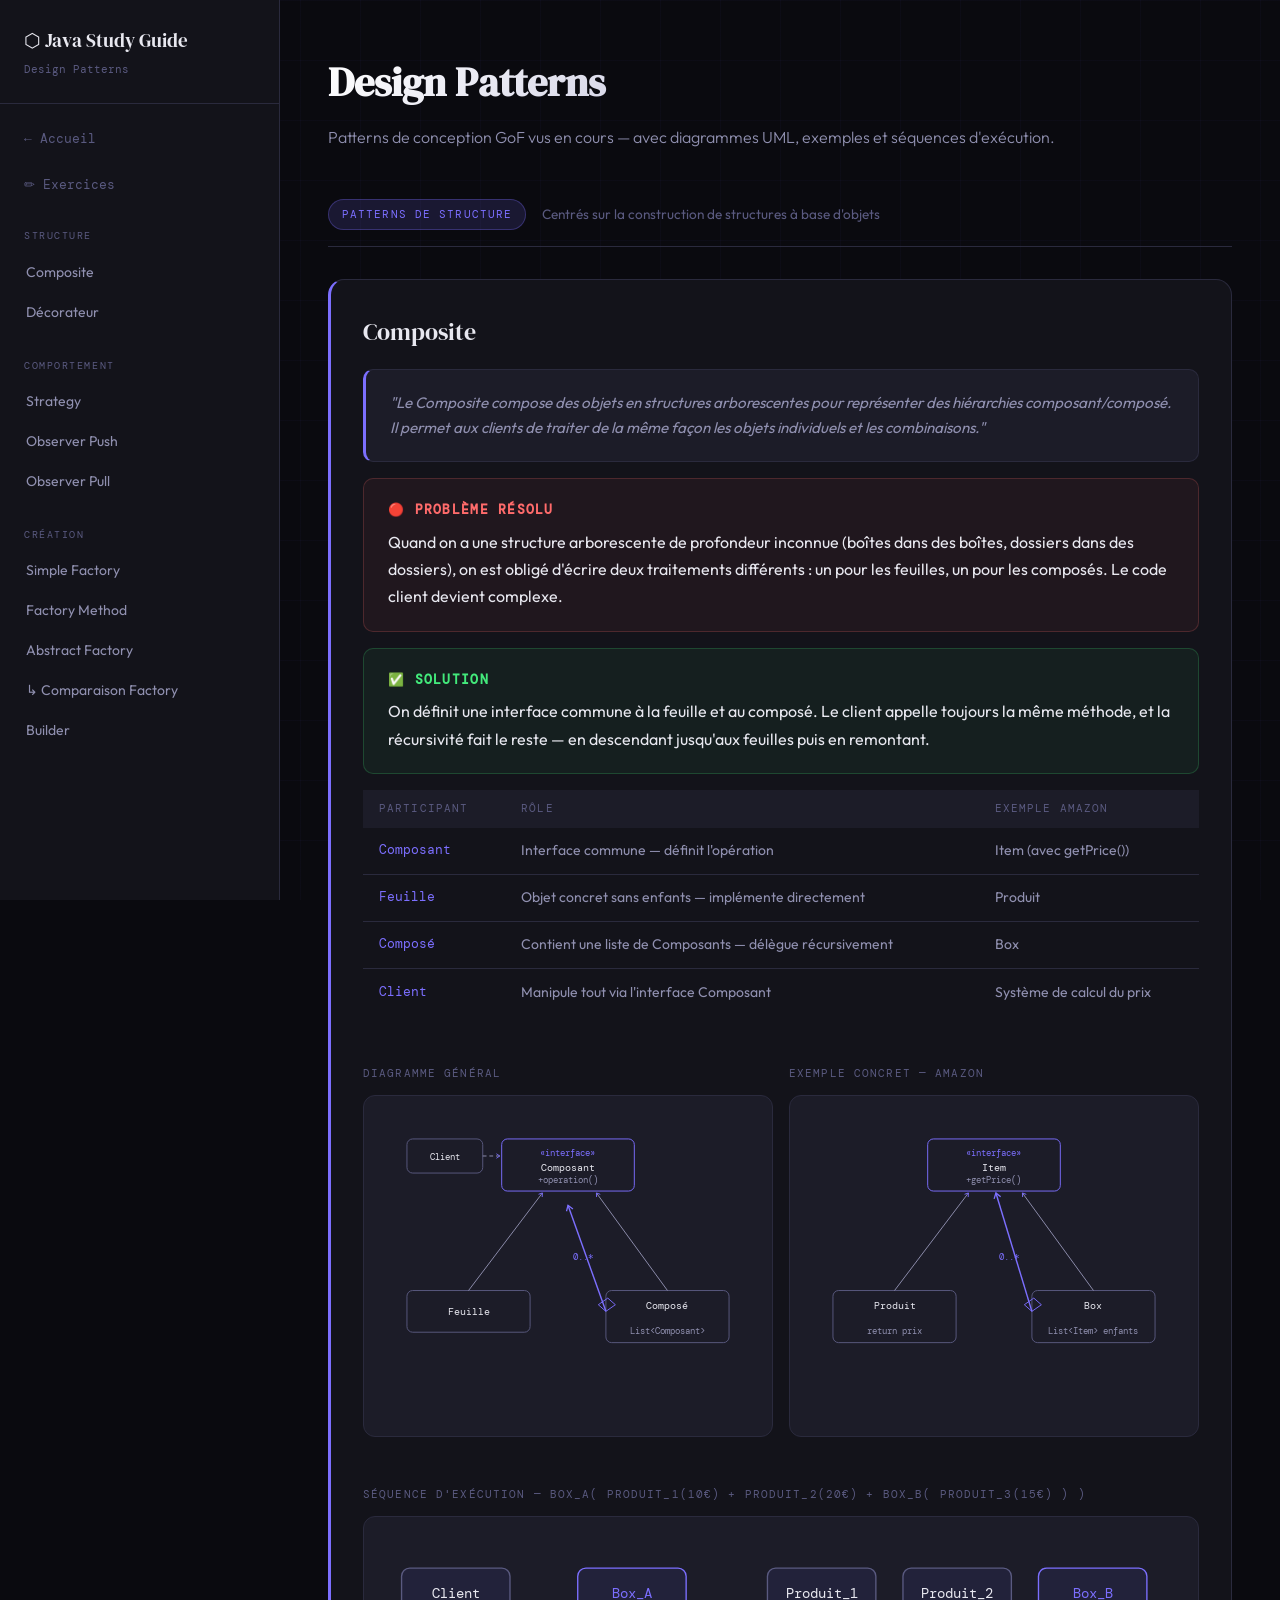
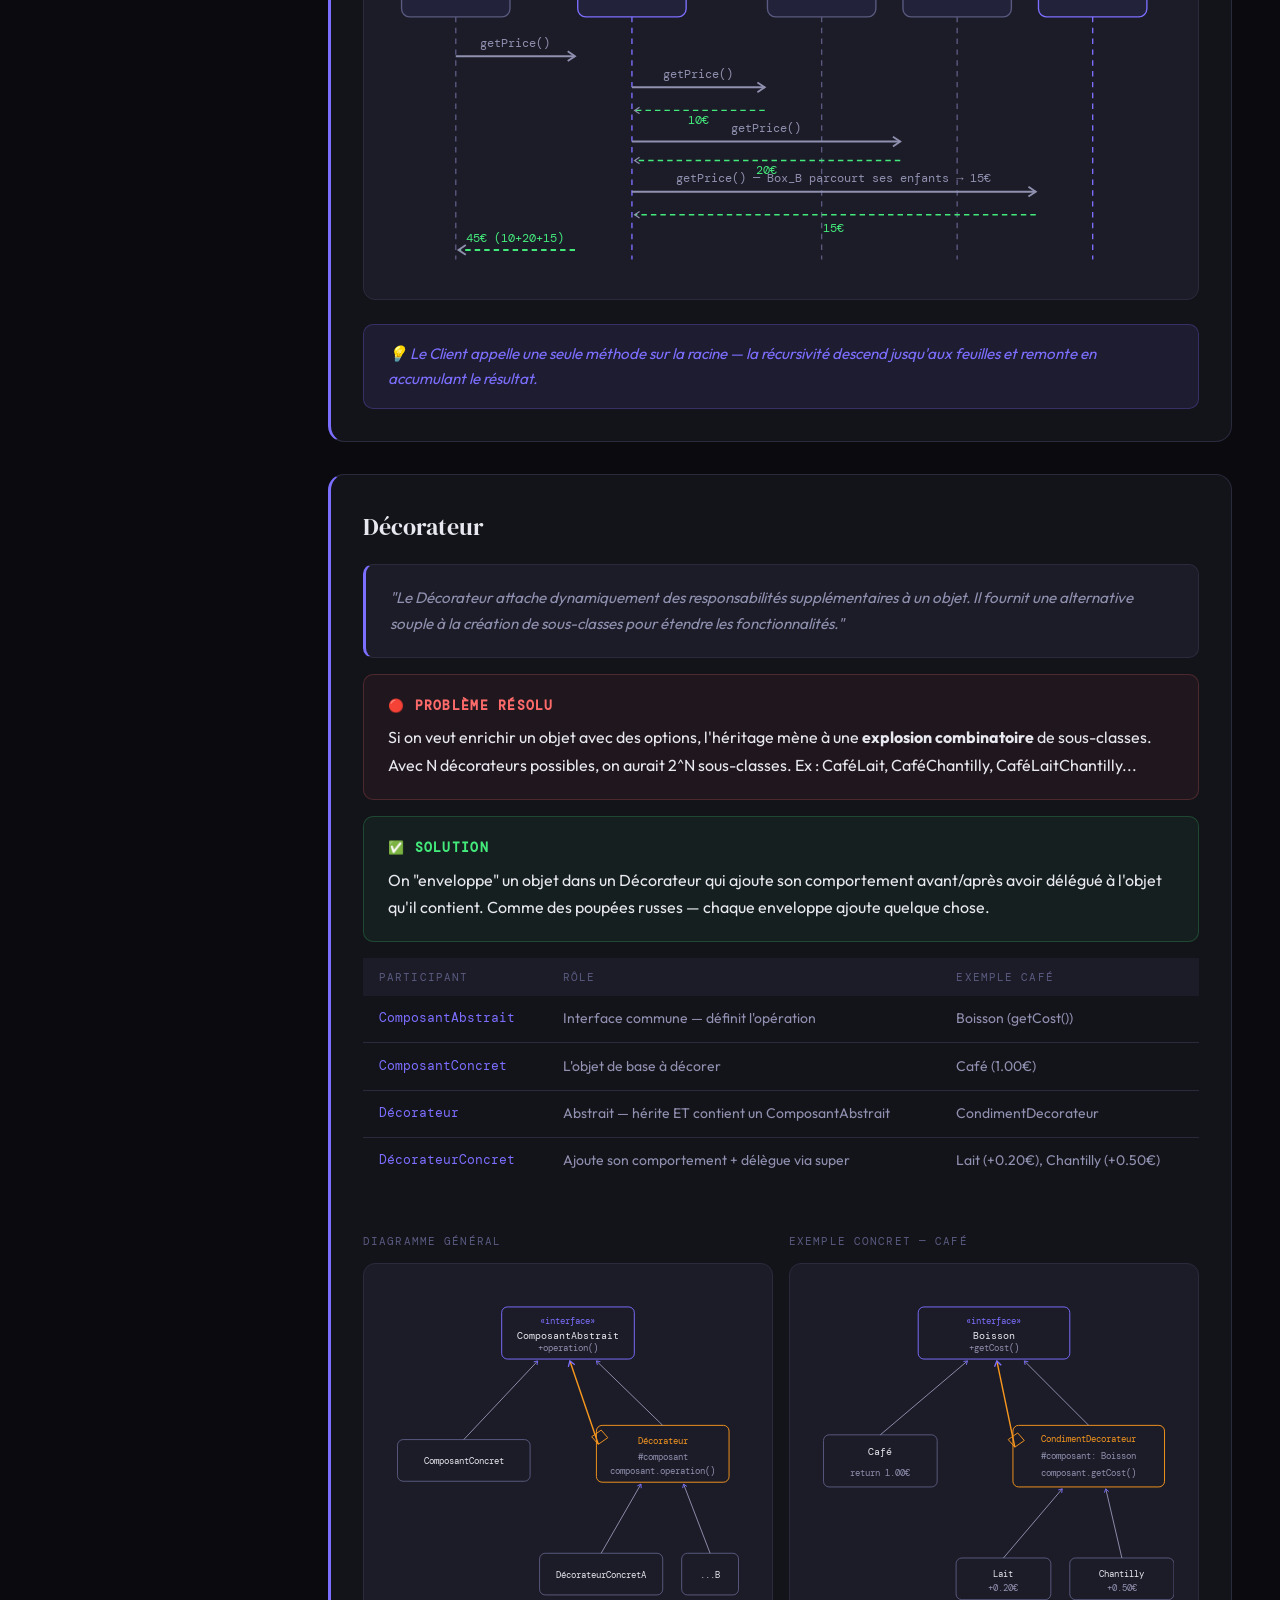
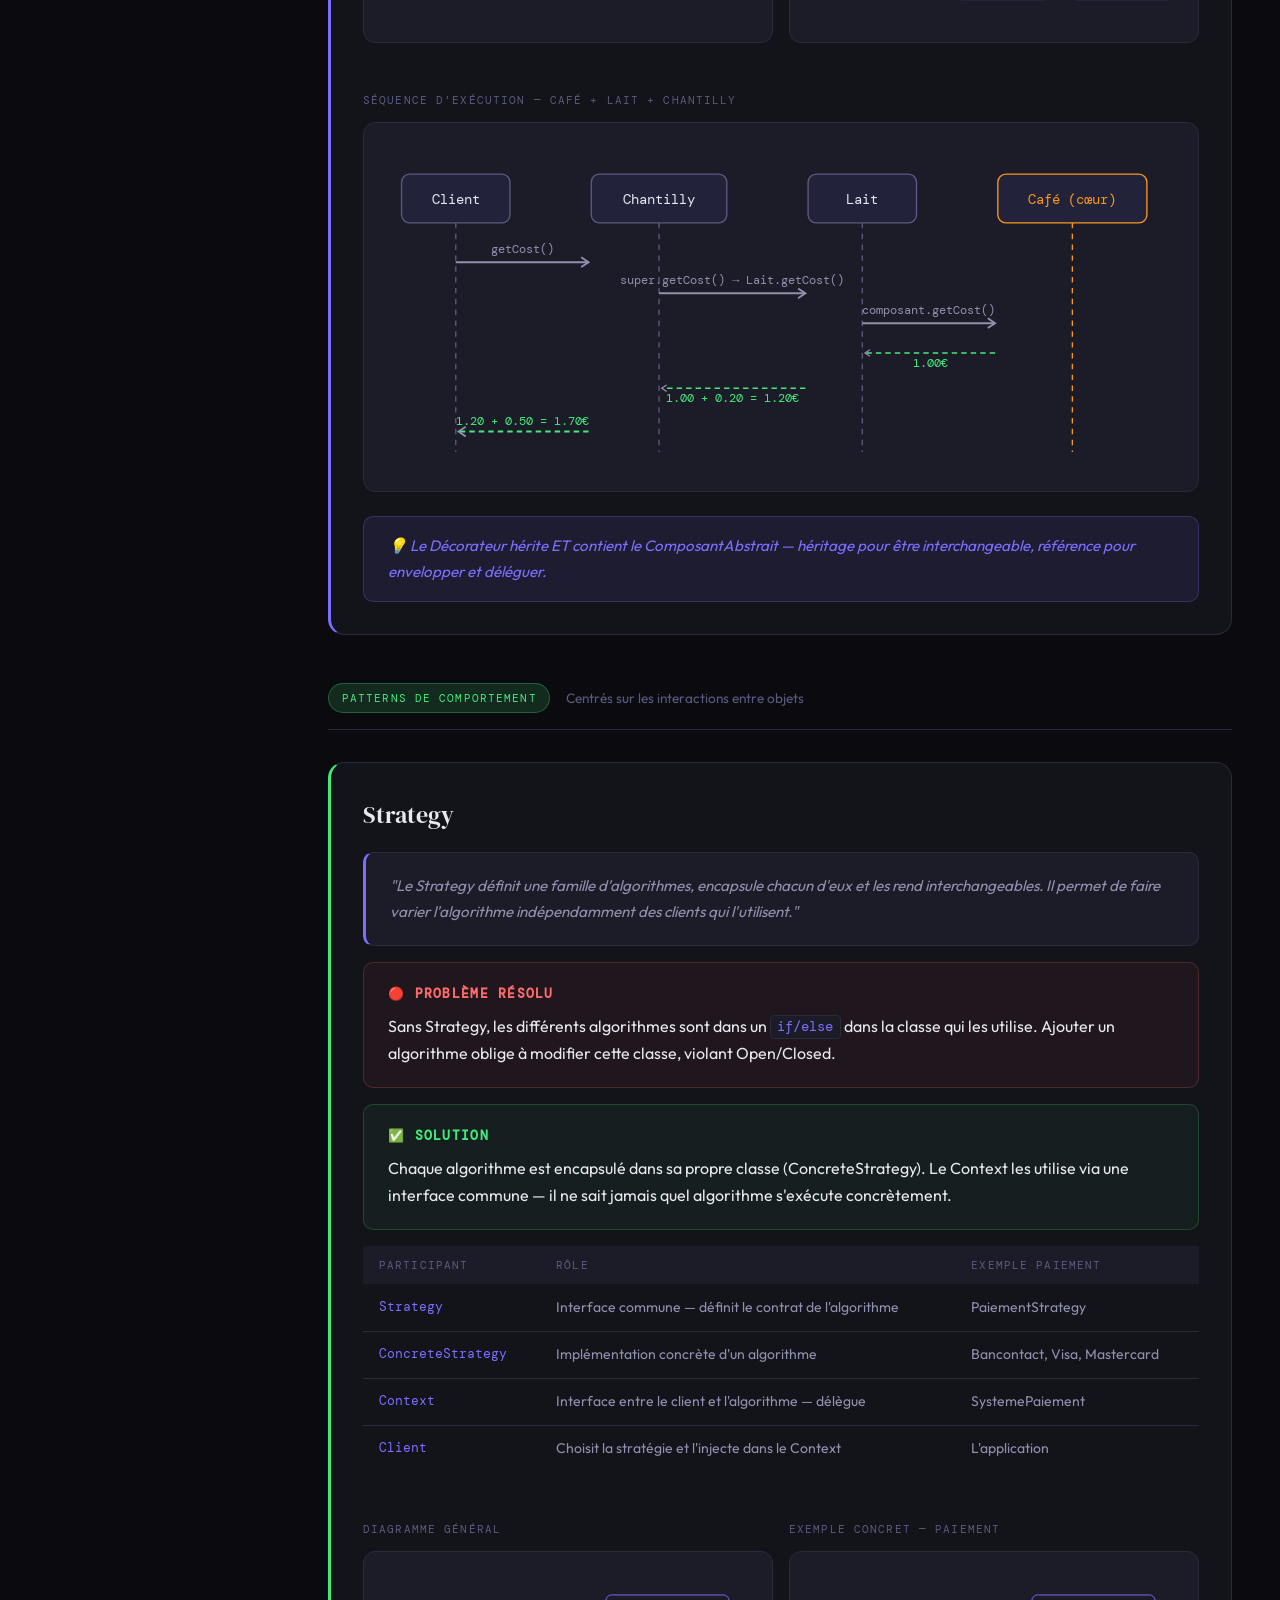
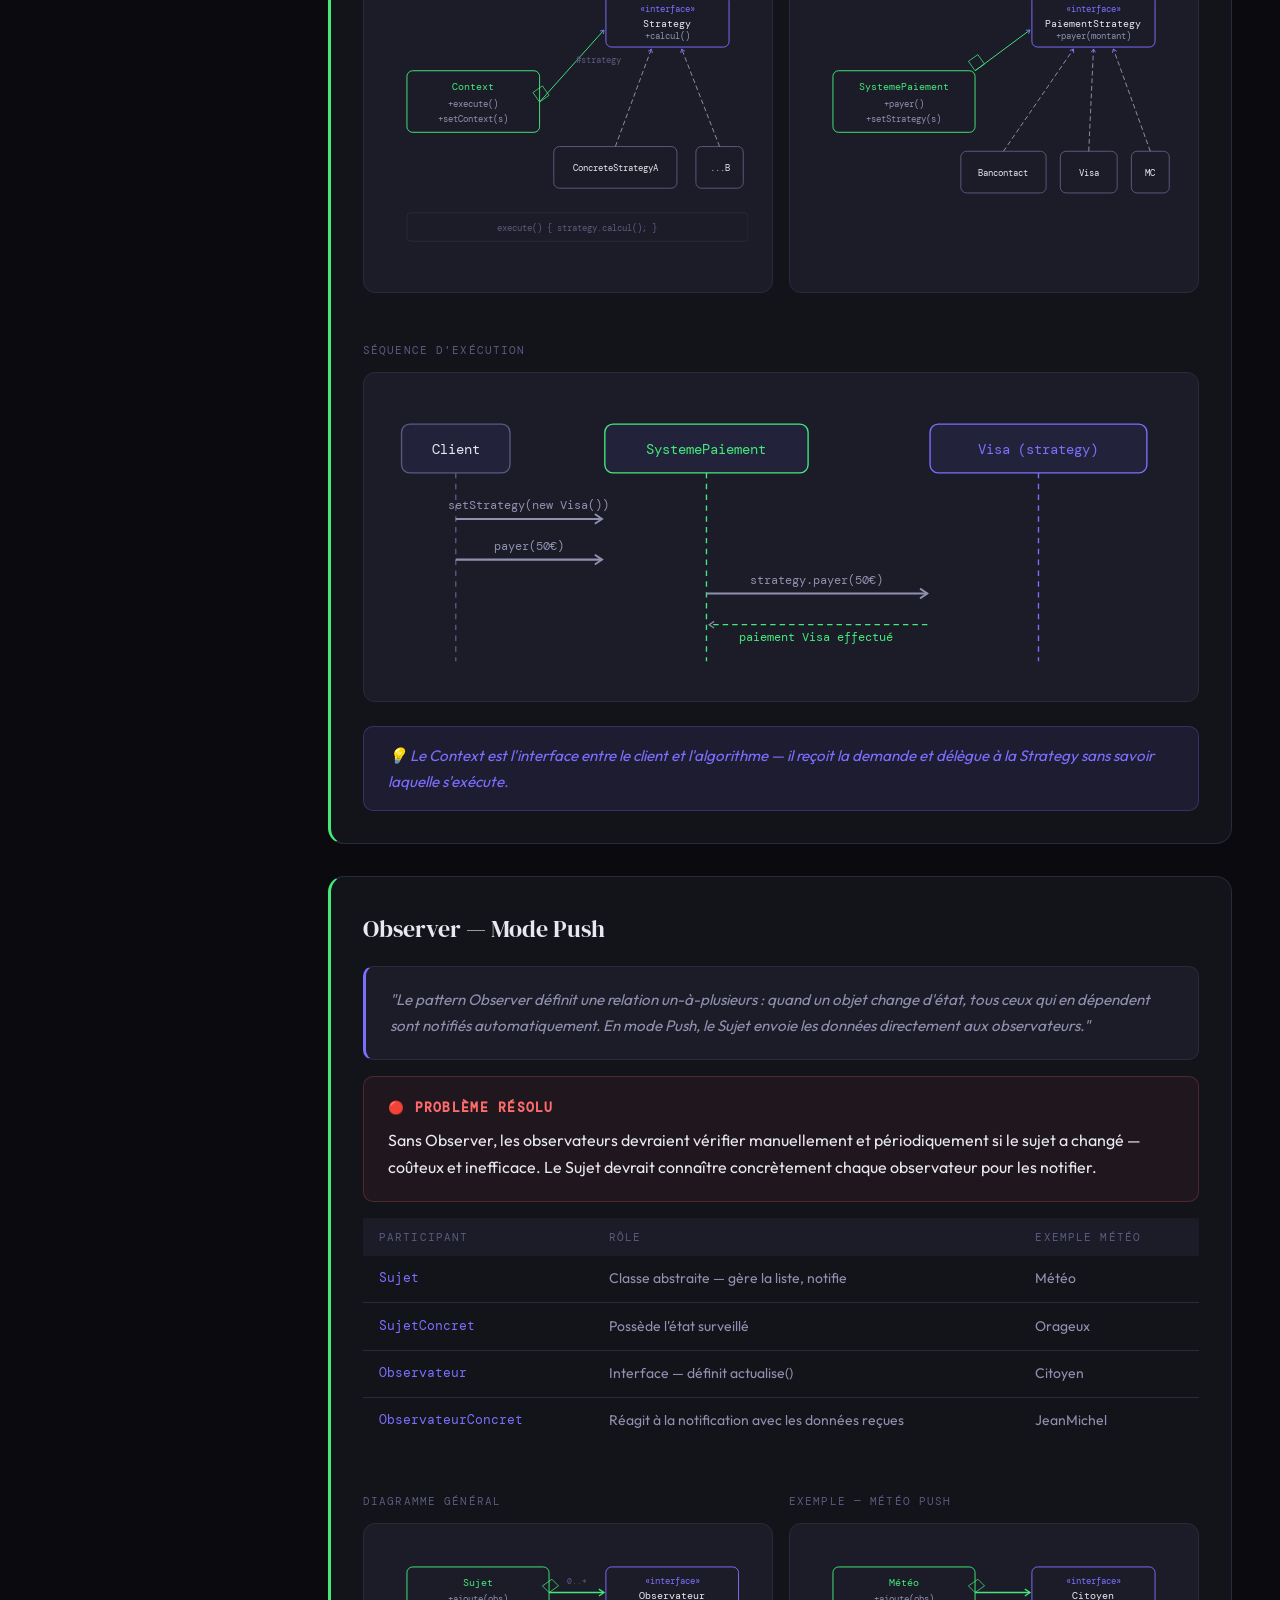
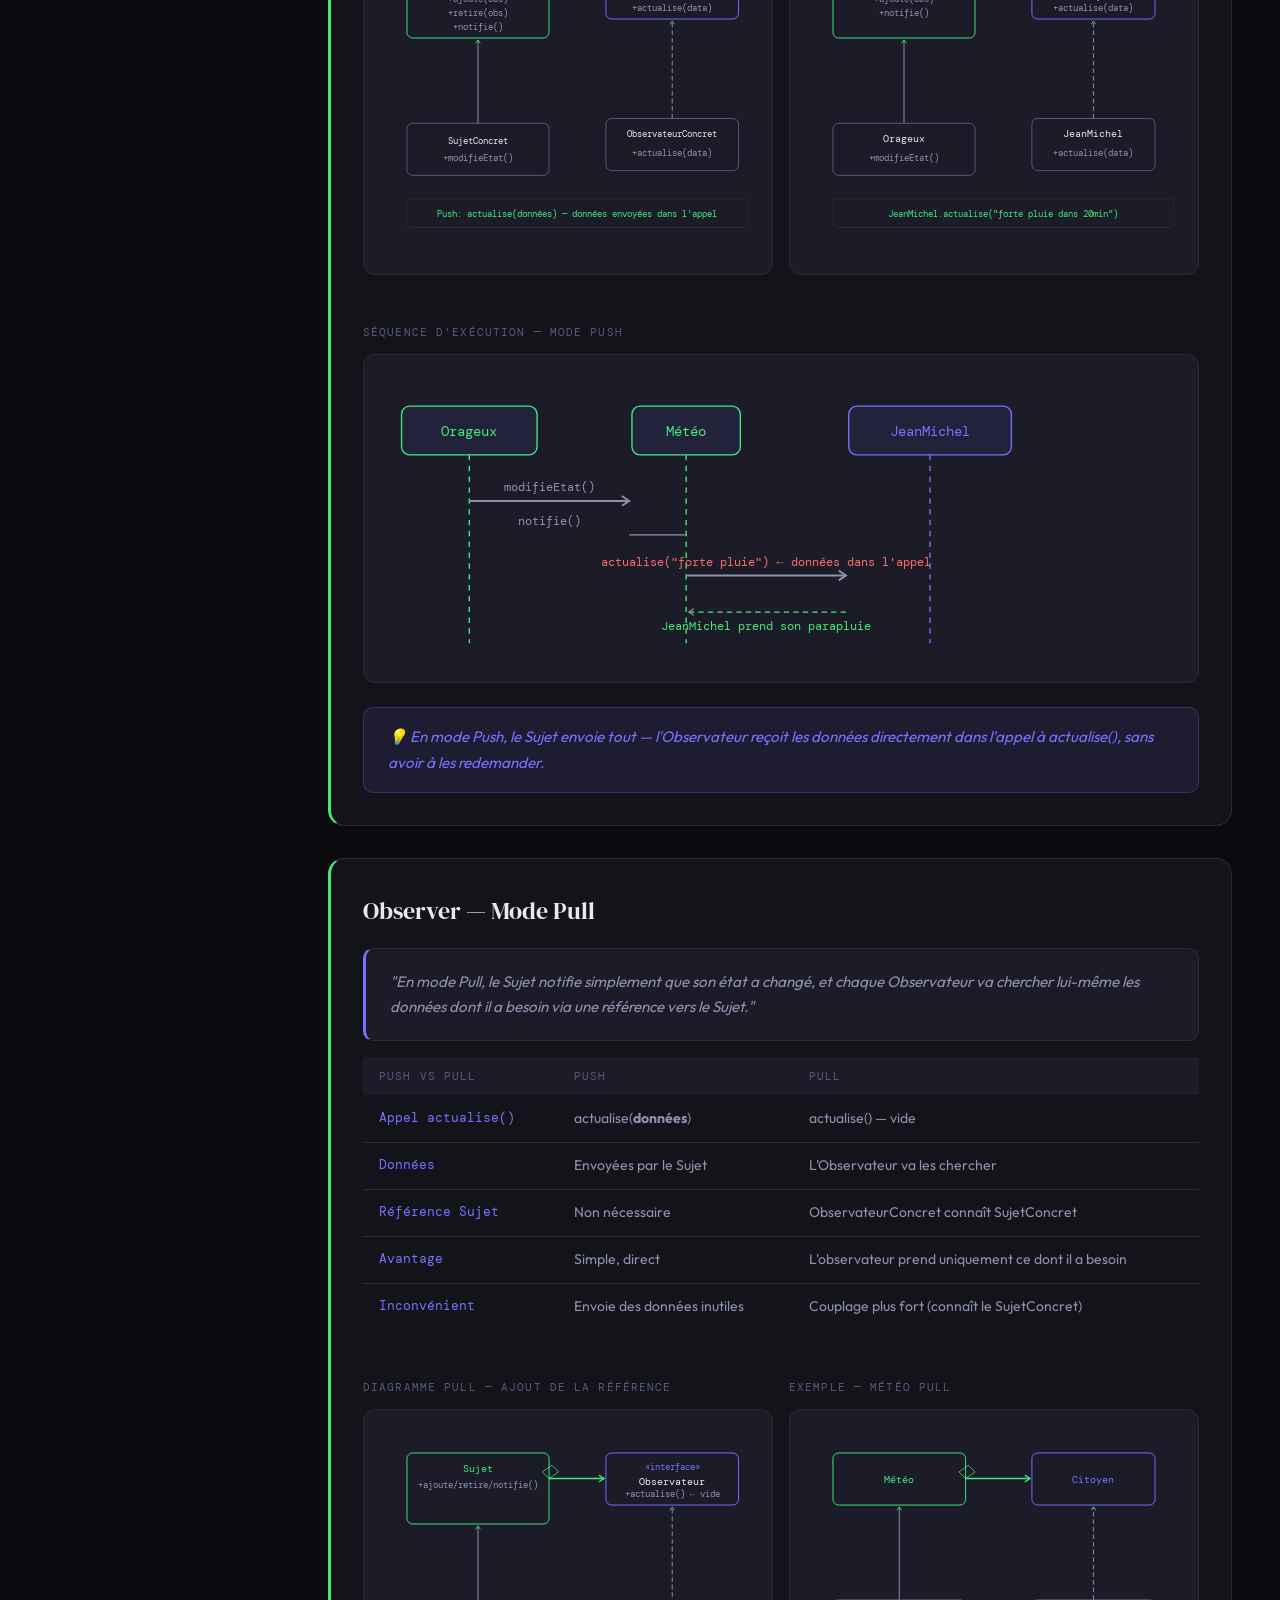
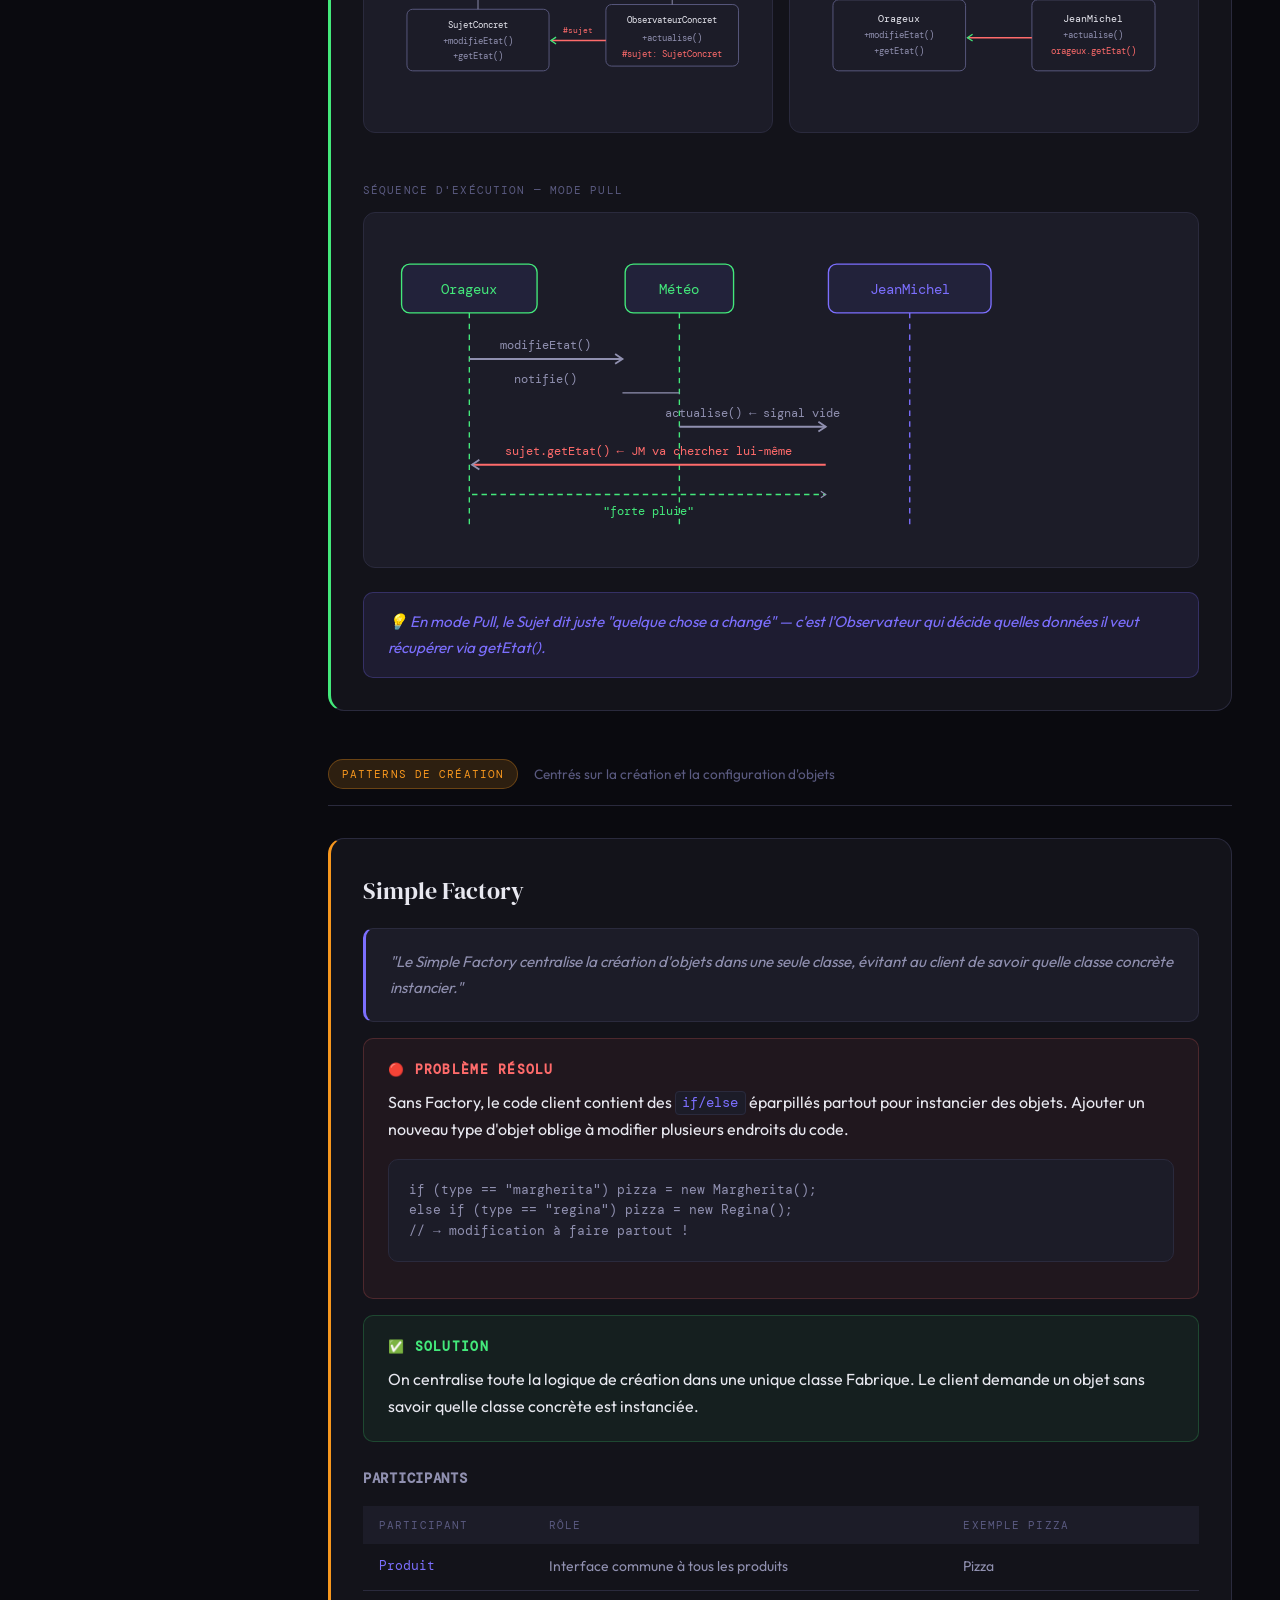
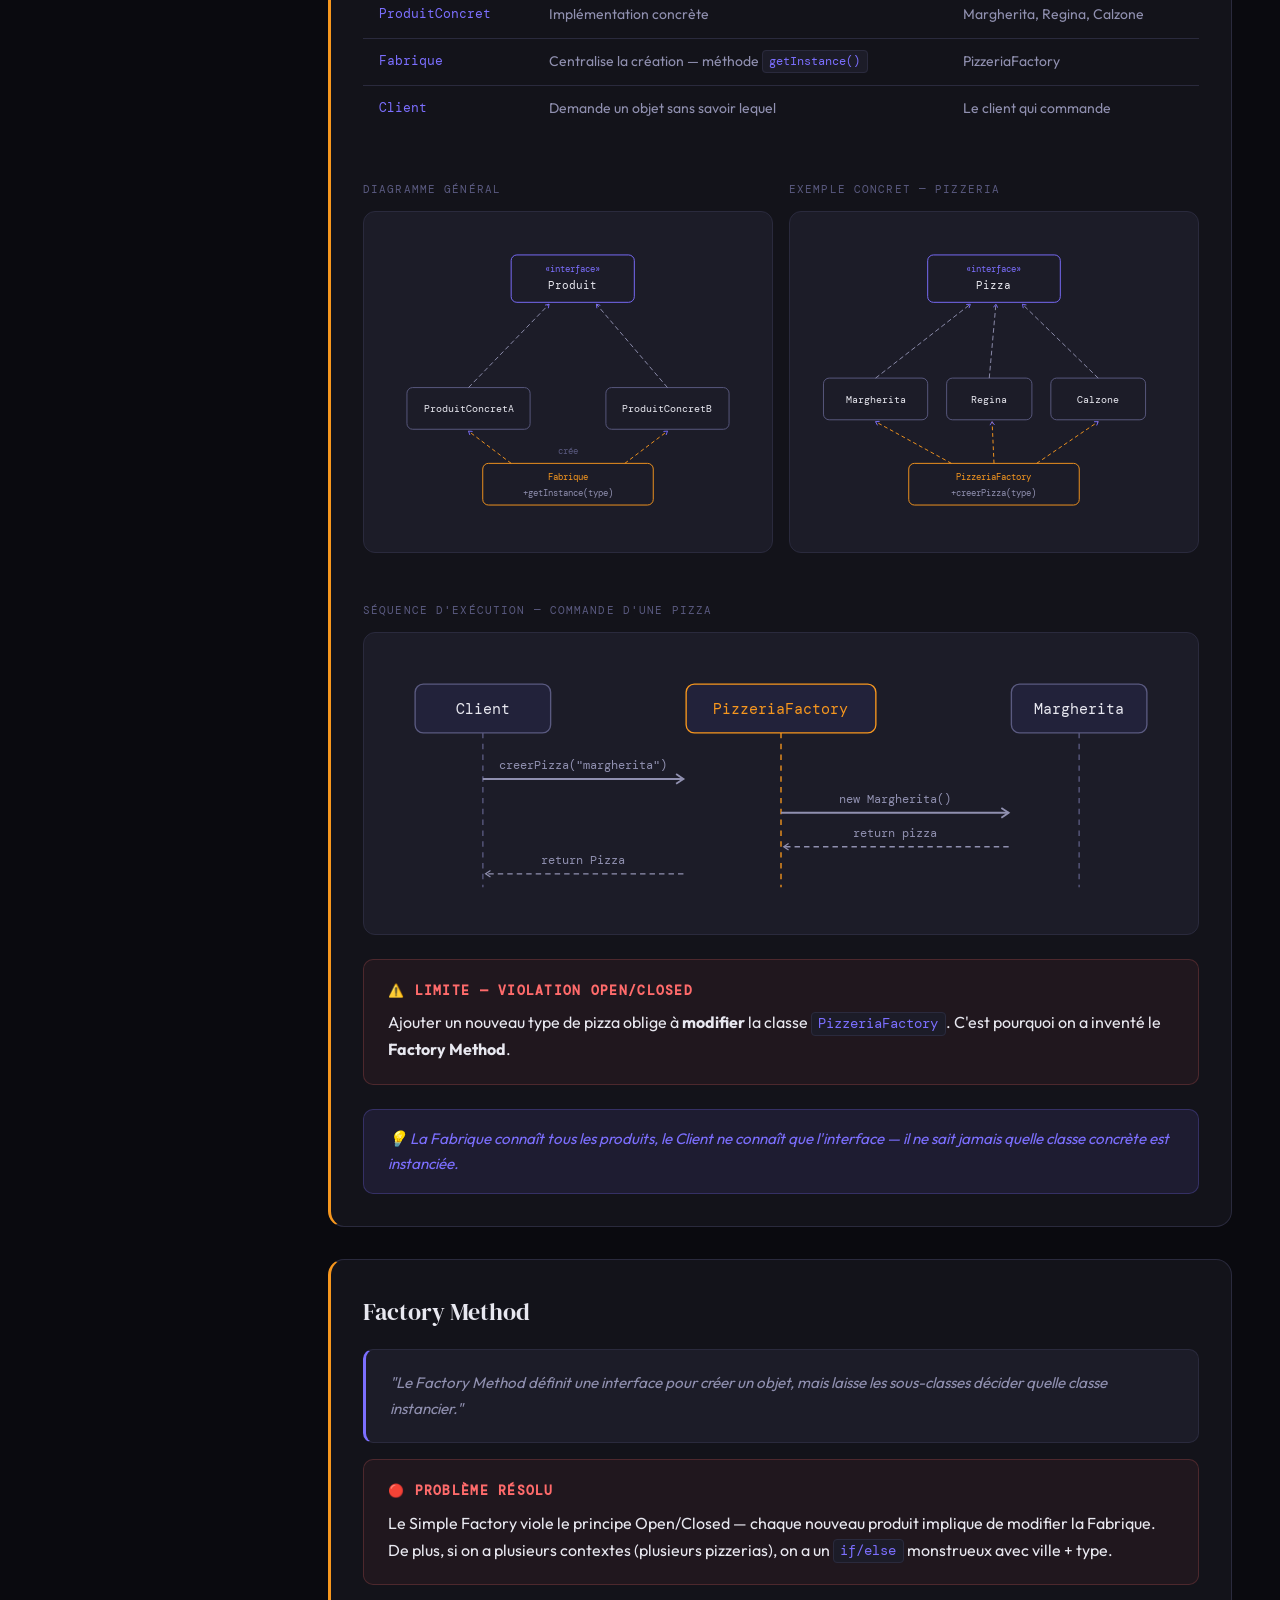
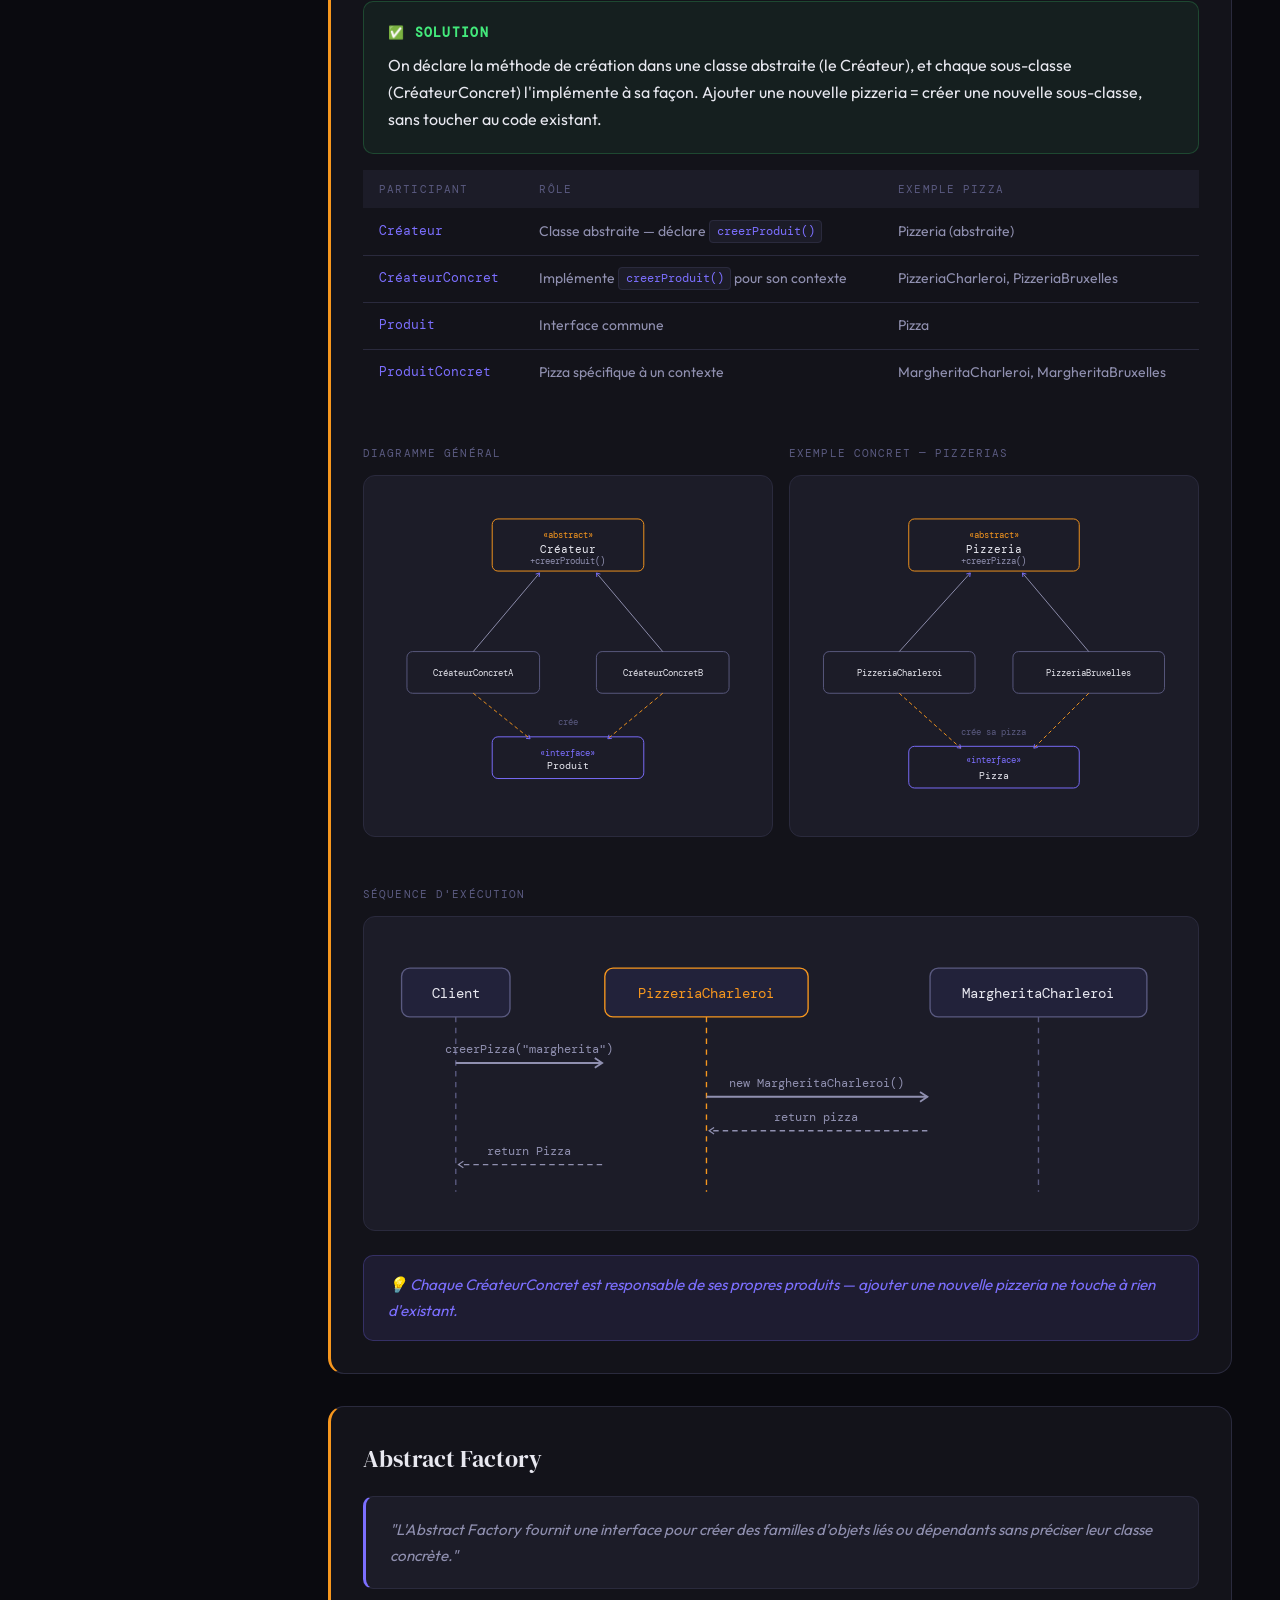
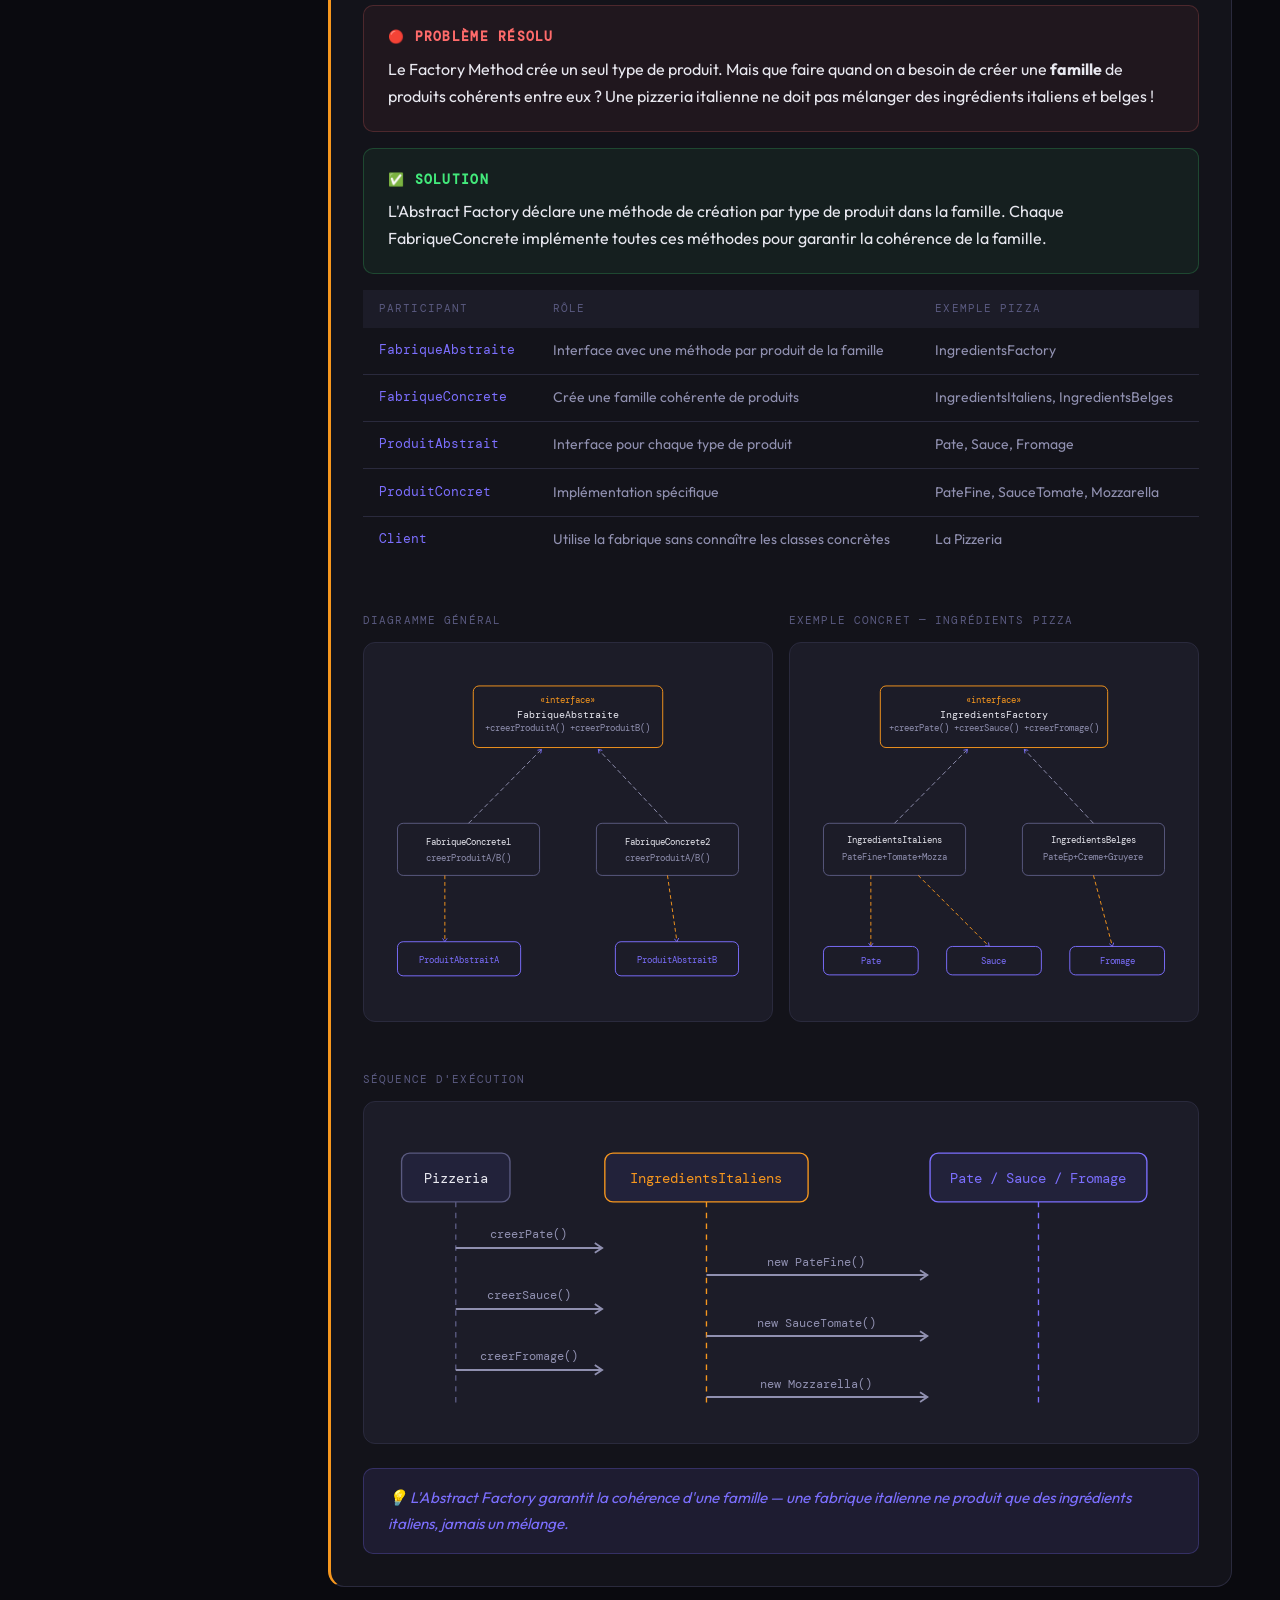
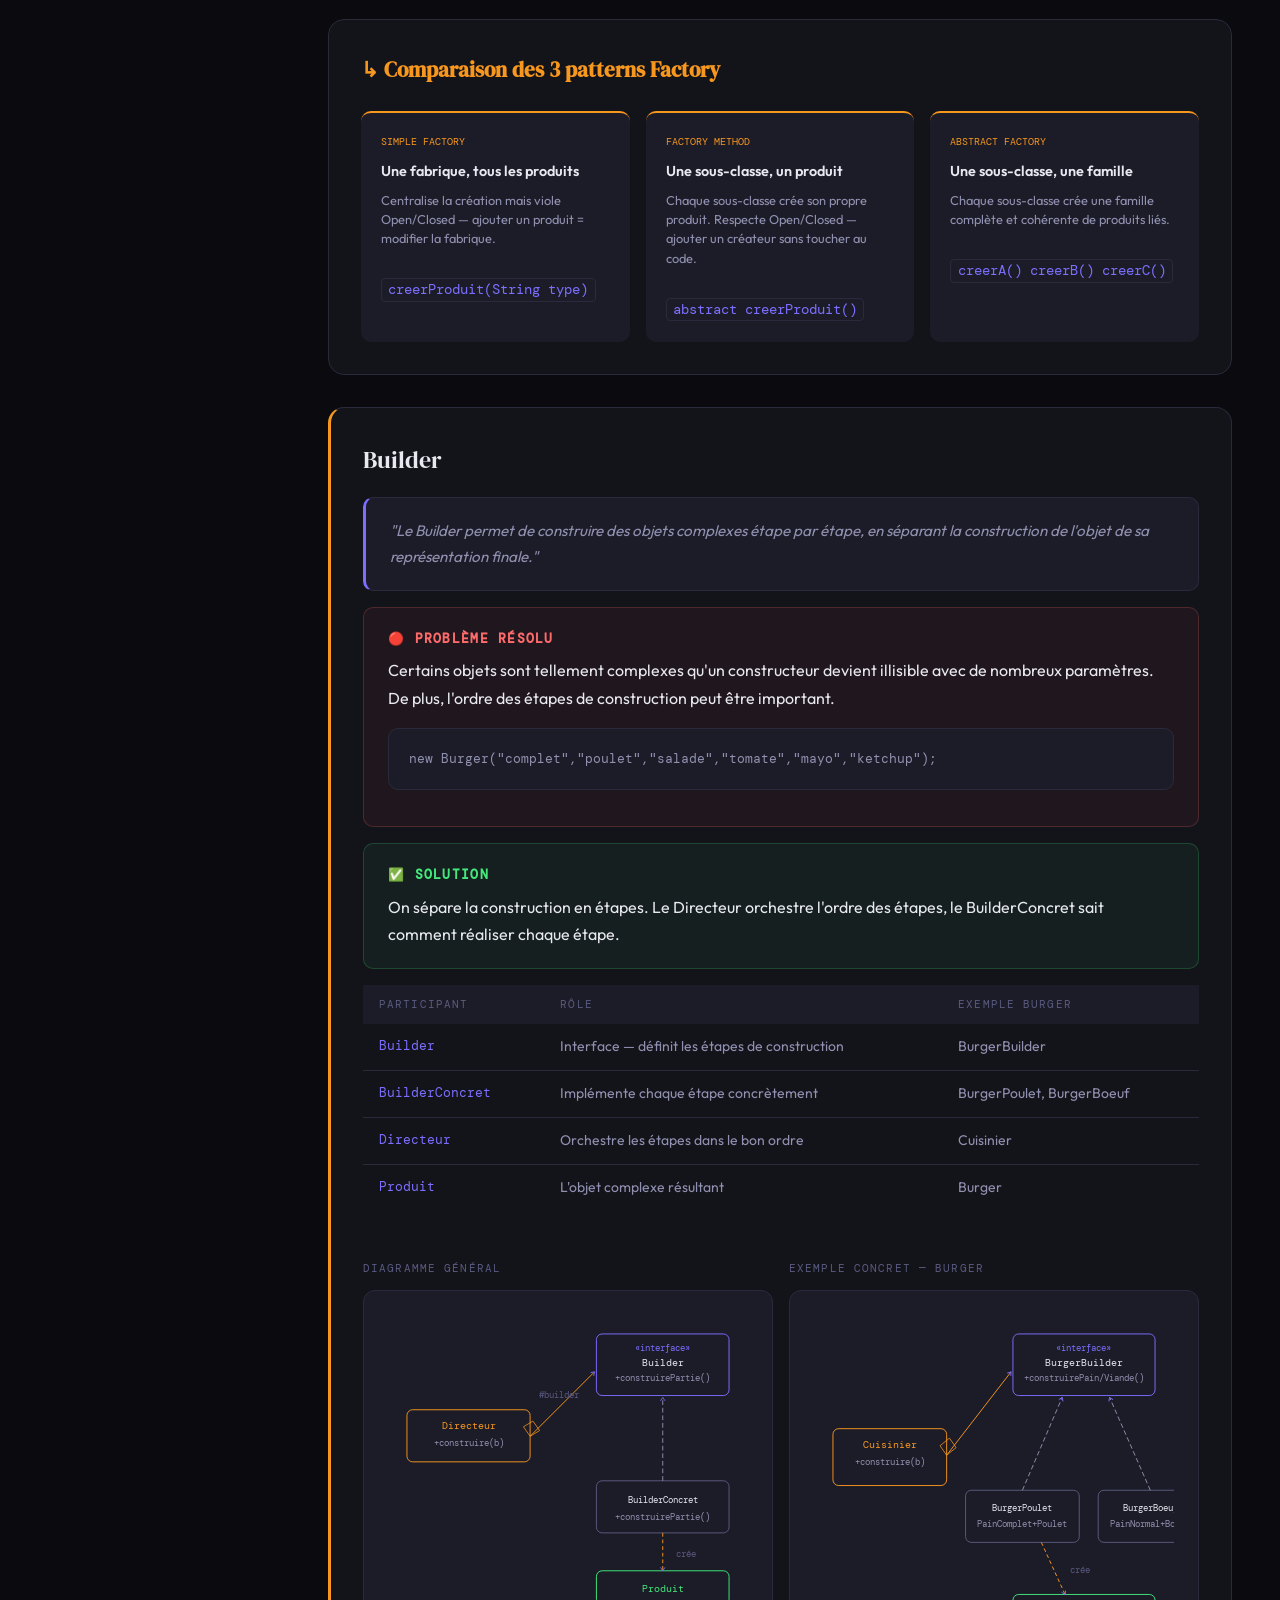
==== commit 33e52a65: "Add exercise checking, revealing, and resetting functions in exercices.js" ====
--- a/design-patterns.html
+++ b/design-patterns.html
@@ -18,6 +18,8 @@
 </head>
 <body>
 <div class="grid-bg"></div>
+<button class="menu-toggle" aria-label="Menu"><span></span><span></span><span></span></button>
+<div class="sidebar-overlay"></div>
 <div class="page-wrapper">
 
 <!-- SIDEBAR -->
@@ -27,6 +29,7 @@
     <span>Design Patterns</span>
   </div>
   <a href="index.html" class="sidebar-nav-home">← Accueil</a>
+  <a href="exercices.html" class="sidebar-nav-home">✏ Exercices</a>
 
   <div class="sidebar-section">Structure</div>
   <a href="#composite" class="sidebar-link structure">Composite</a>
@@ -1169,5 +1172,6 @@
   });
 });
 </script>
+<script src="shared.js"></script>
 </body>
 </html>
--- a/shared.css
+++ b/shared.css
@@ -413,3 +413,94 @@
 
 /* SVG STYLES inside diagrams */
 .diagram-wrapper svg text { font-family: 'DM Mono', monospace !important; }
+
+/* ===== HAMBURGER BUTTON ===== */
+.menu-toggle {
+  display: none;
+  position: fixed;
+  top: 0.85rem;
+  left: 0.85rem;
+  z-index: 300;
+  background: var(--surface2);
+  border: 1px solid var(--border2);
+  border-radius: 10px;
+  padding: 0;
+  cursor: pointer;
+  color: var(--text);
+  width: 42px;
+  height: 42px;
+  flex-direction: column;
+  justify-content: center;
+  align-items: center;
+  gap: 5px;
+  box-shadow: 0 4px 20px rgba(0,0,0,0.4);
+}
+.menu-toggle span {
+  display: block;
+  width: 20px;
+  height: 2px;
+  background: var(--text);
+  border-radius: 2px;
+  transition: transform 0.25s, opacity 0.25s;
+}
+.menu-toggle.open span:nth-child(1) { transform: translateY(7px) rotate(45deg); }
+.menu-toggle.open span:nth-child(2) { opacity: 0; }
+.menu-toggle.open span:nth-child(3) { transform: translateY(-7px) rotate(-45deg); }
+
+/* ===== SIDEBAR OVERLAY ===== */
+.sidebar-overlay {
+  display: none;
+  position: fixed;
+  inset: 0;
+  background: rgba(0,0,0,0.65);
+  z-index: 150;
+  backdrop-filter: blur(2px);
+}
+.sidebar-overlay.open { display: block; }
+
+/* ===== RESPONSIVE BREAKPOINTS ===== */
+@media (max-width: 768px) {
+  .menu-toggle { display: flex; }
+
+  .sidebar {
+    transform: translateX(-100%);
+    transition: transform 0.28s ease;
+    z-index: 200;
+    width: 260px;
+    min-width: 260px;
+  }
+  .sidebar.open { transform: translateX(0); }
+
+  .main-content {
+    margin-left: 0;
+    padding: 1.25rem 1rem;
+    padding-top: 4.5rem;
+    max-width: 100vw;
+  }
+
+  .page-title { font-size: 1.75rem; }
+  .section-title { font-size: 1.35rem; }
+  .pattern-title { font-size: 1.2rem; }
+  .page-subtitle { margin-bottom: 1.75rem; font-size: 0.9rem; }
+
+  .pattern-card { padding: 1.25rem; }
+  .diagram-wrapper { padding: 1rem; }
+
+  .diagram-grid { grid-template-columns: 1fr; }
+  .comparison-grid { grid-template-columns: 1fr; }
+
+  .participants-table { display: block; overflow-x: auto; white-space: nowrap; }
+  .participants-table td, .participants-table th { white-space: normal; }
+  .participants-table td:first-child { white-space: nowrap; }
+
+  pre { font-size: 0.72rem; }
+  code { font-size: 0.8em; }
+
+  .category-header { flex-wrap: wrap; gap: 0.5rem; margin: 2rem 0 1.25rem; }
+}
+
+@media (max-width: 480px) {
+  .main-content { padding: 1rem 0.75rem; padding-top: 4.25rem; }
+  .page-title { font-size: 1.5rem; }
+  .pattern-card { padding: 1rem; border-radius: 12px; }
+}
